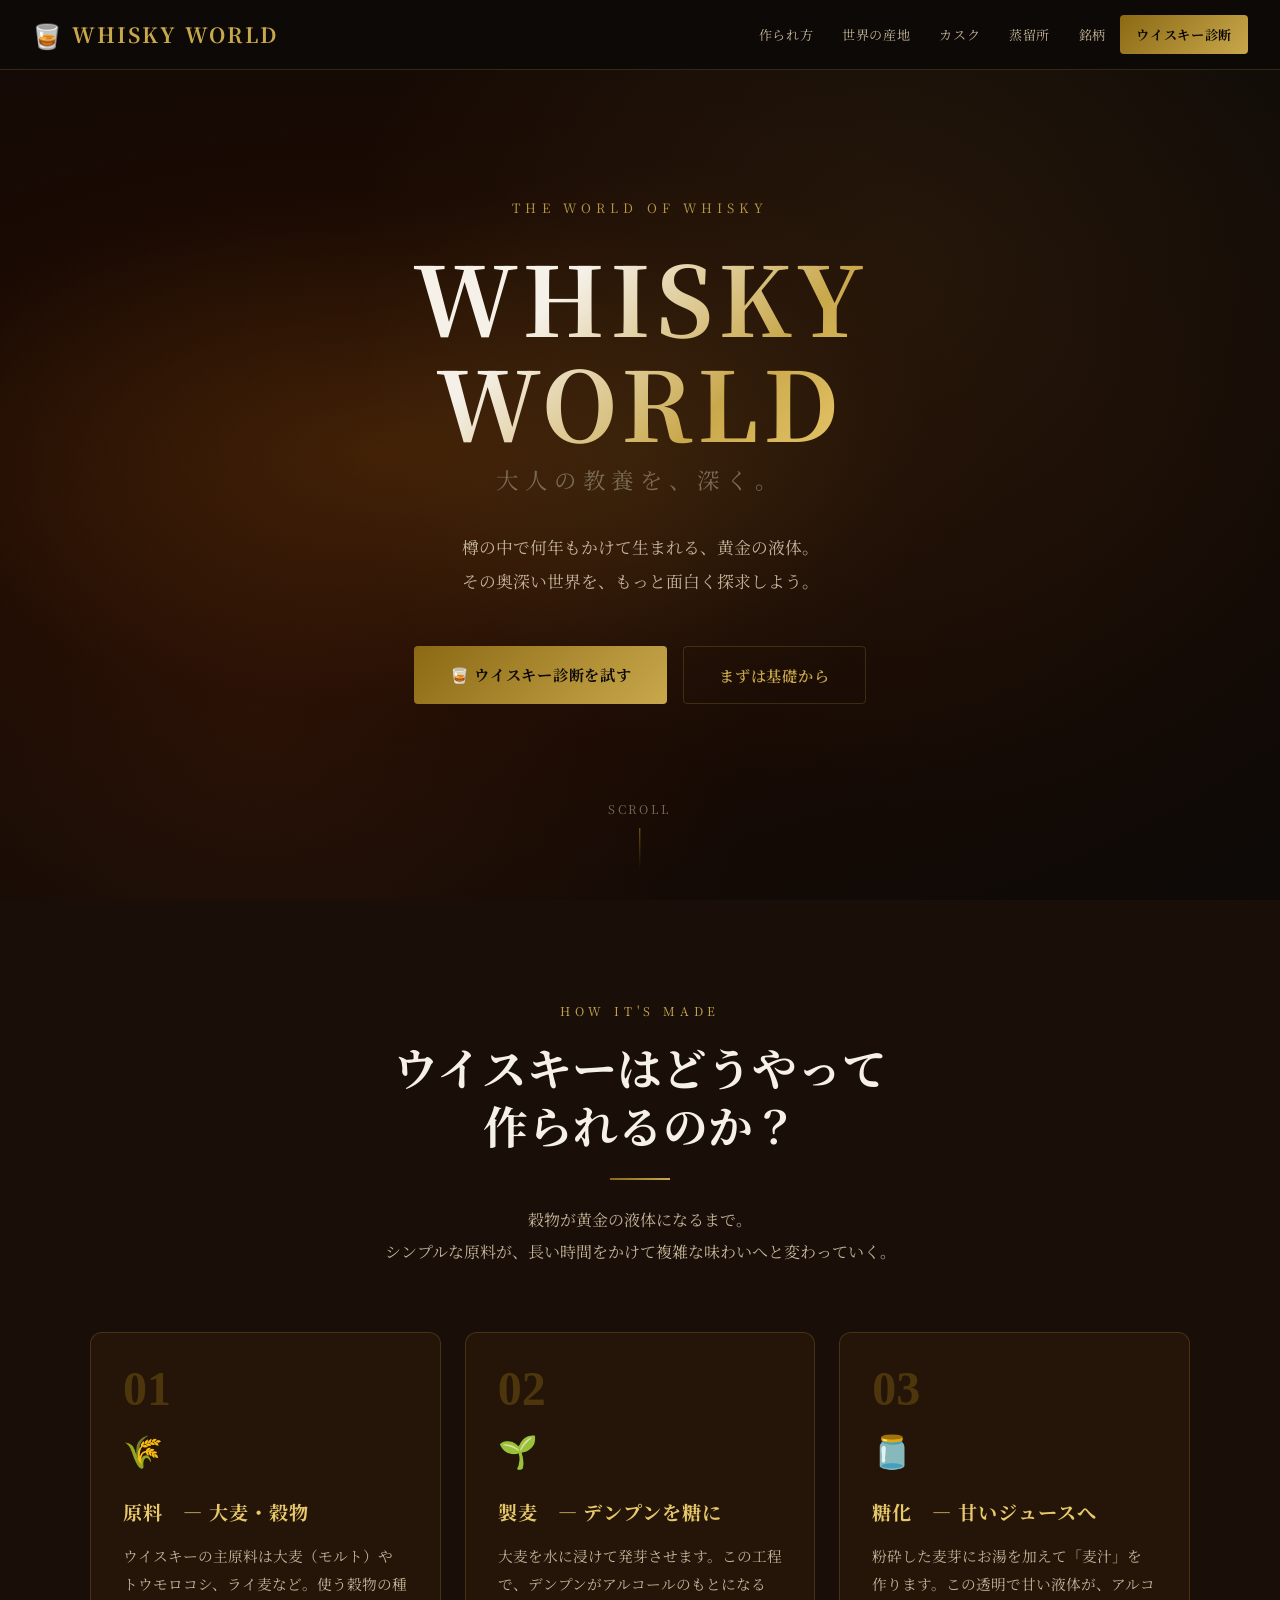
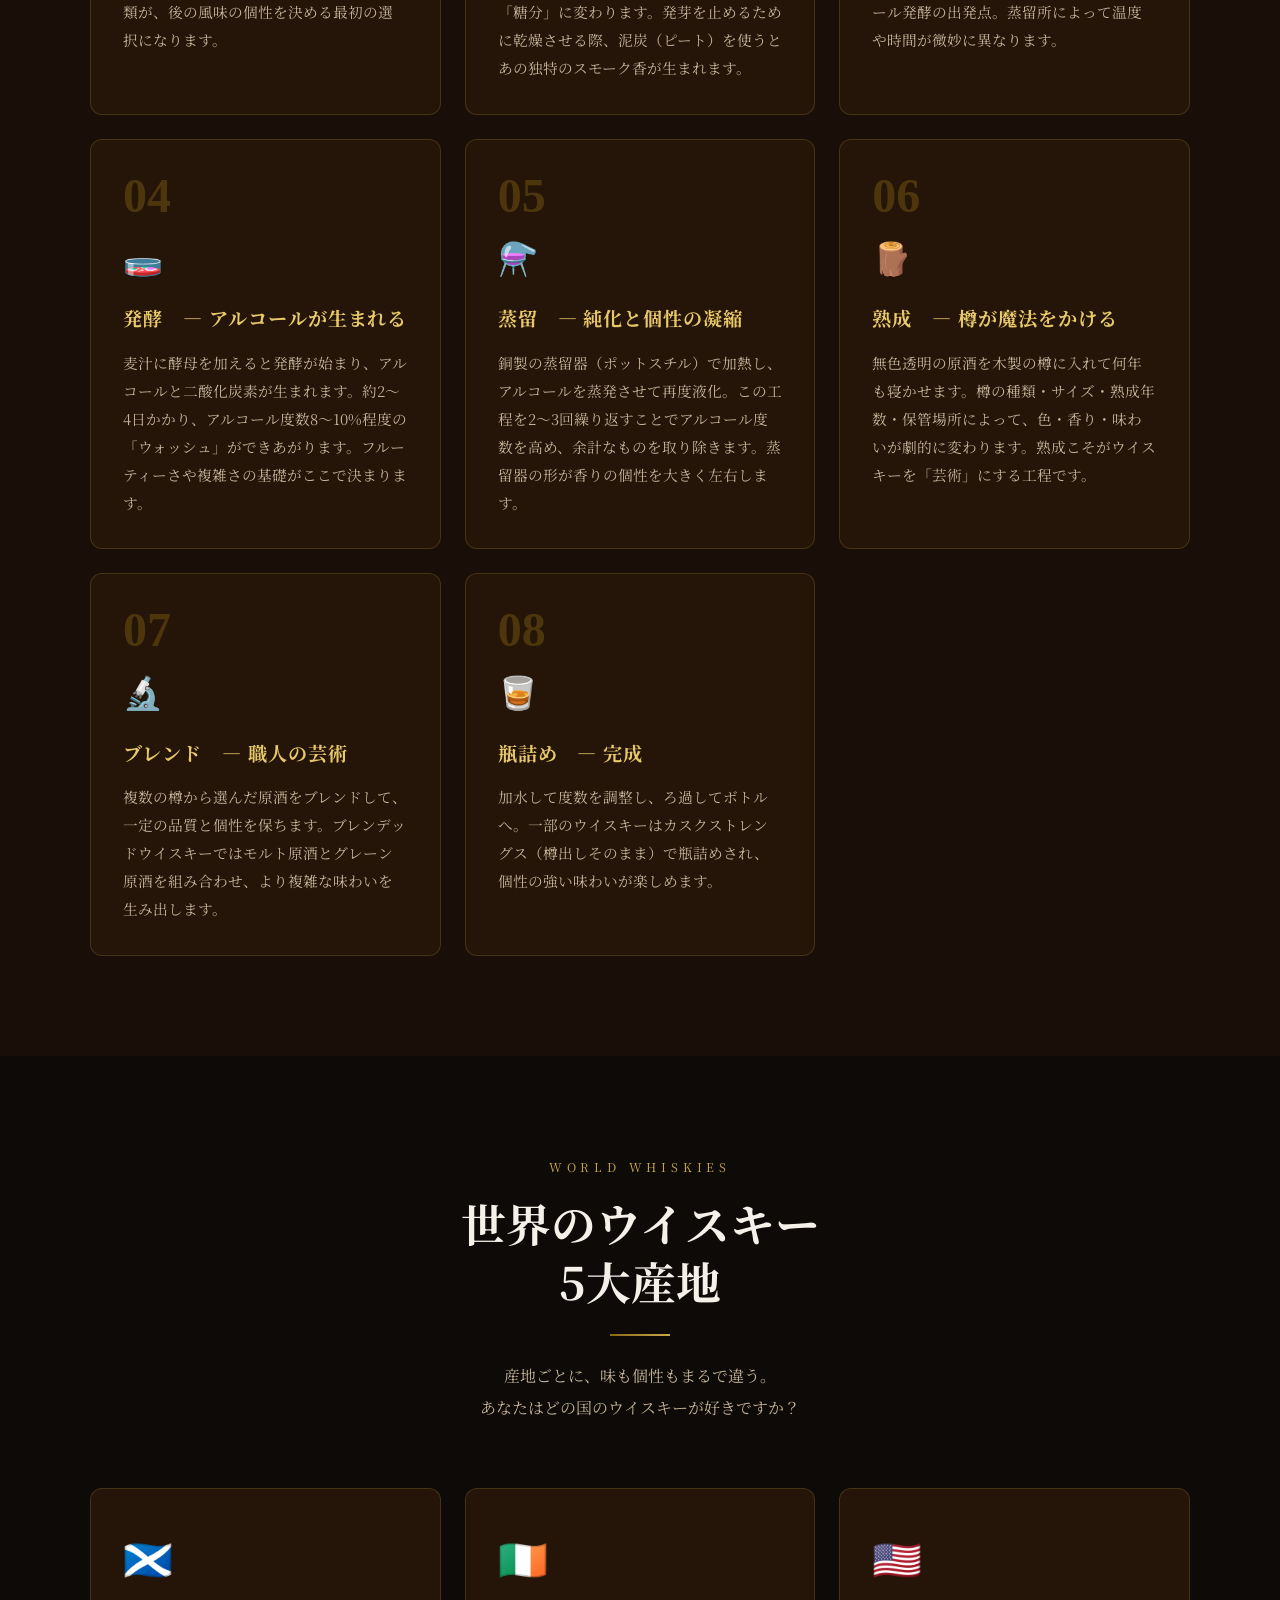
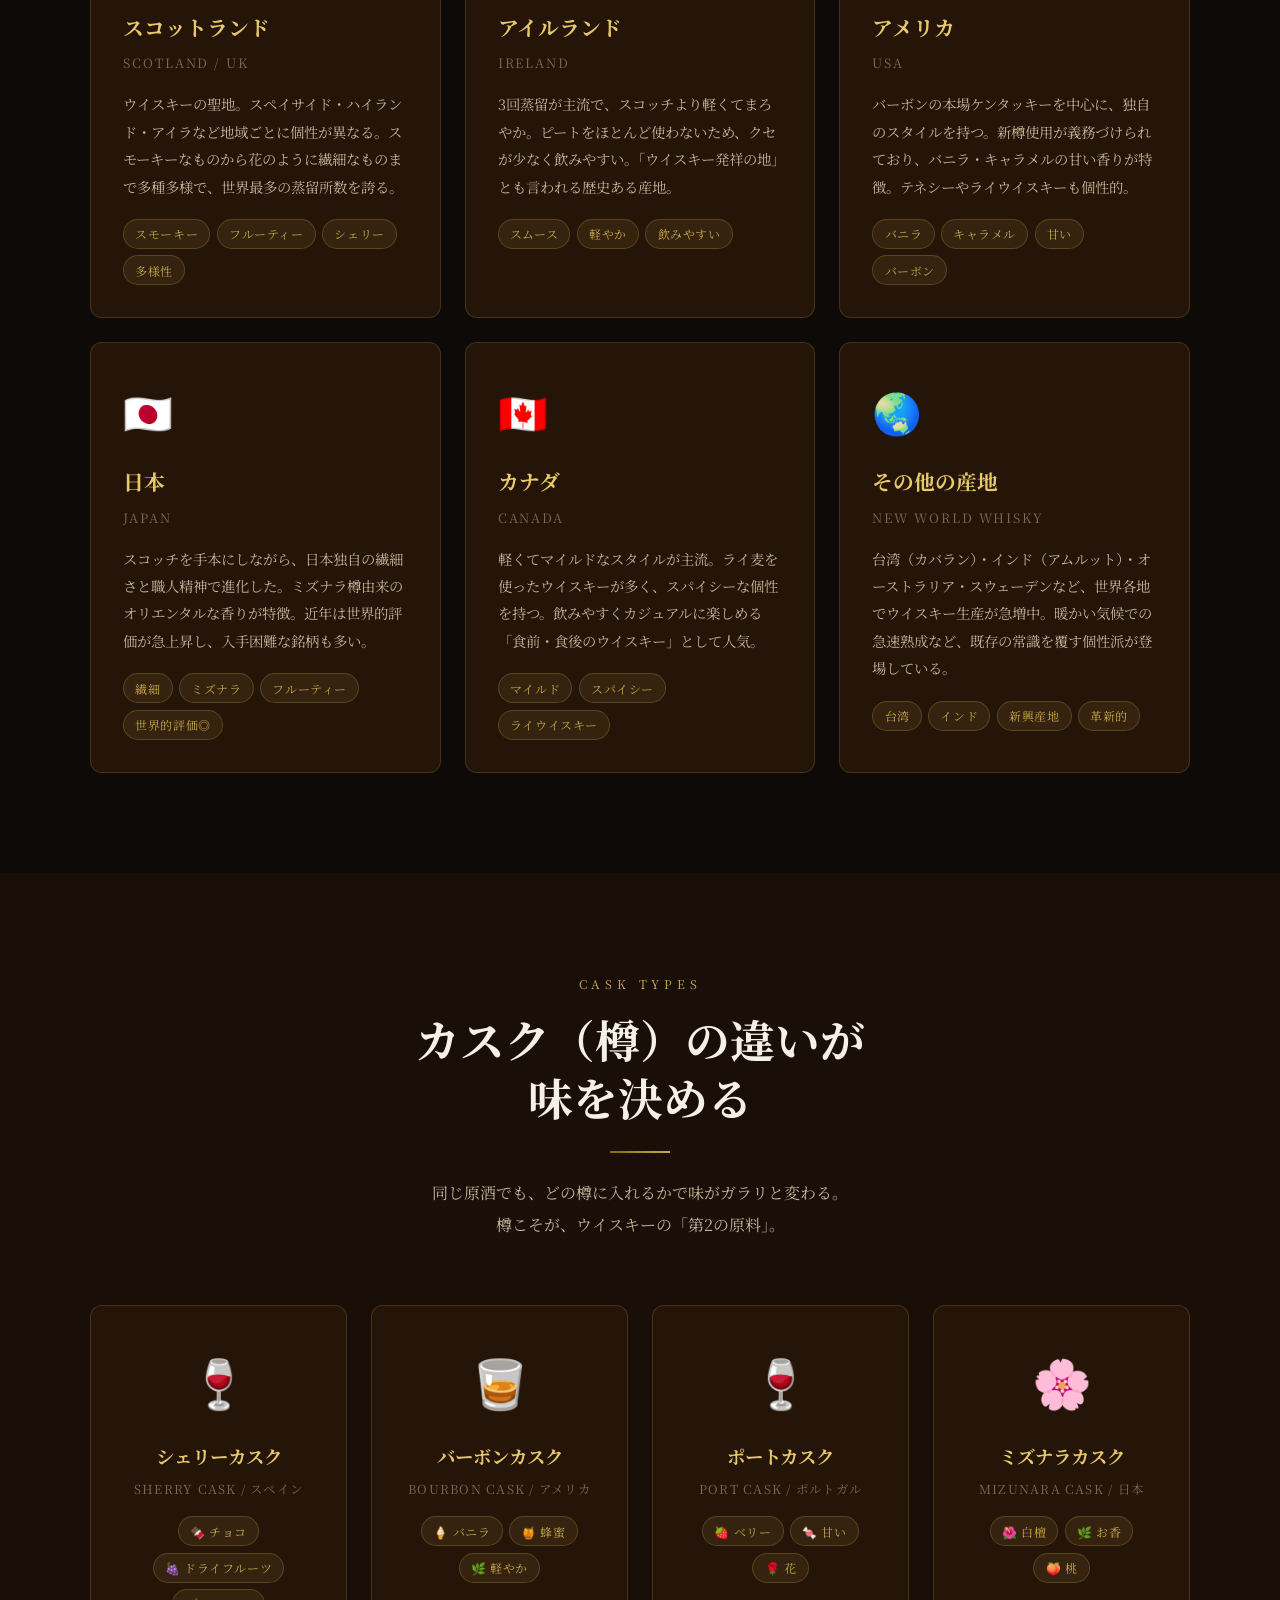
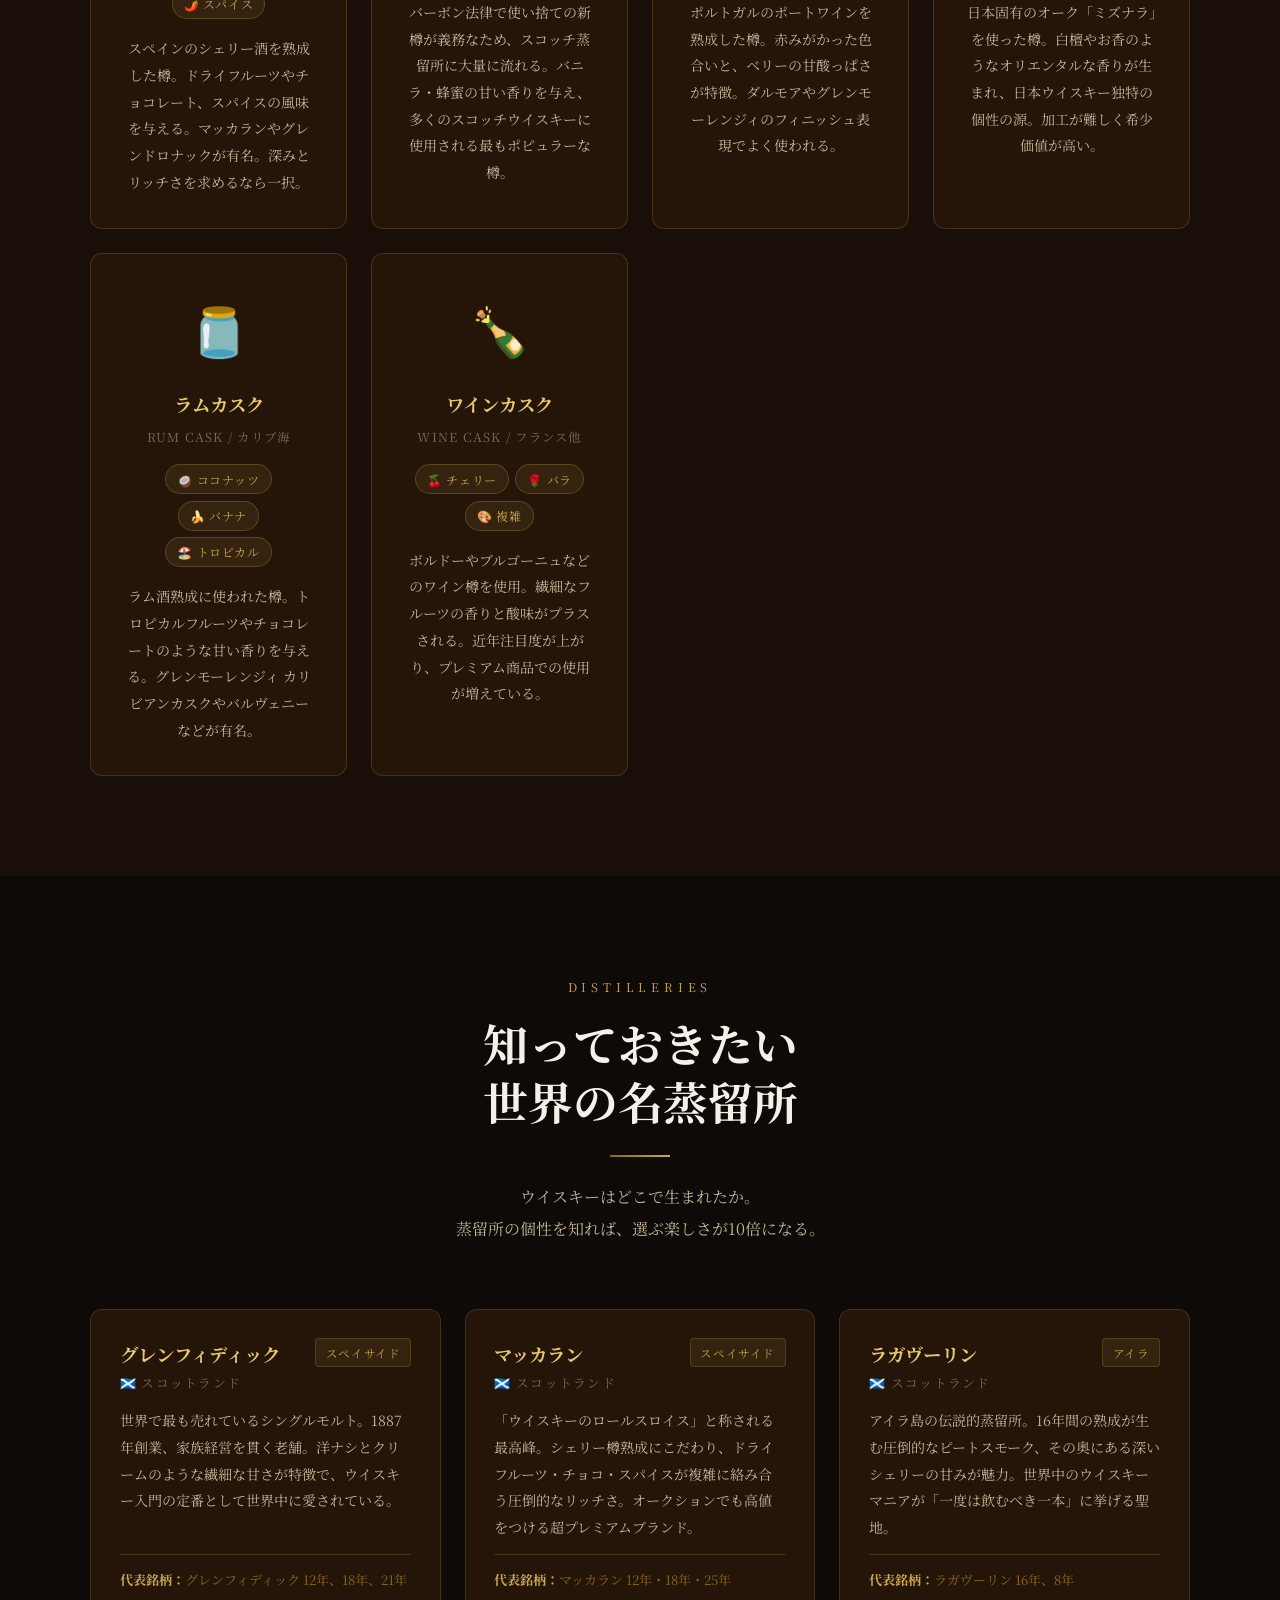
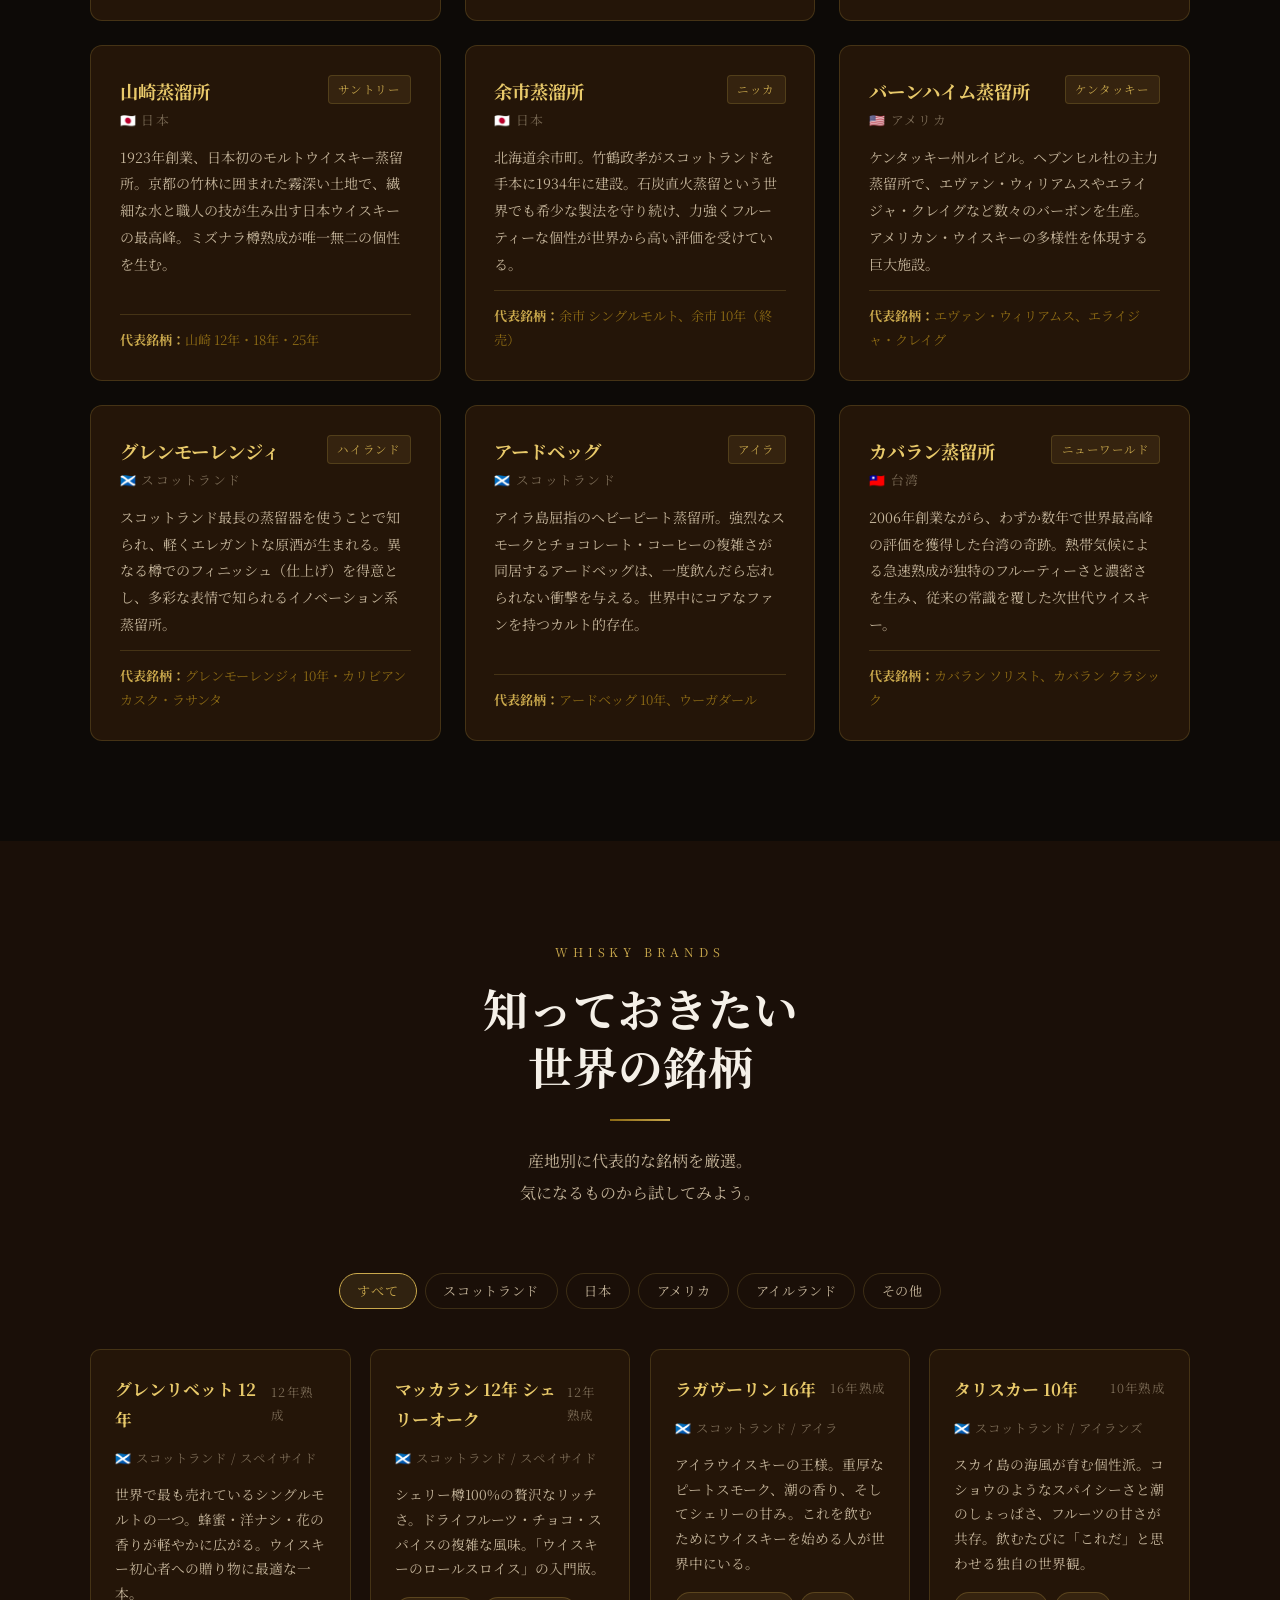
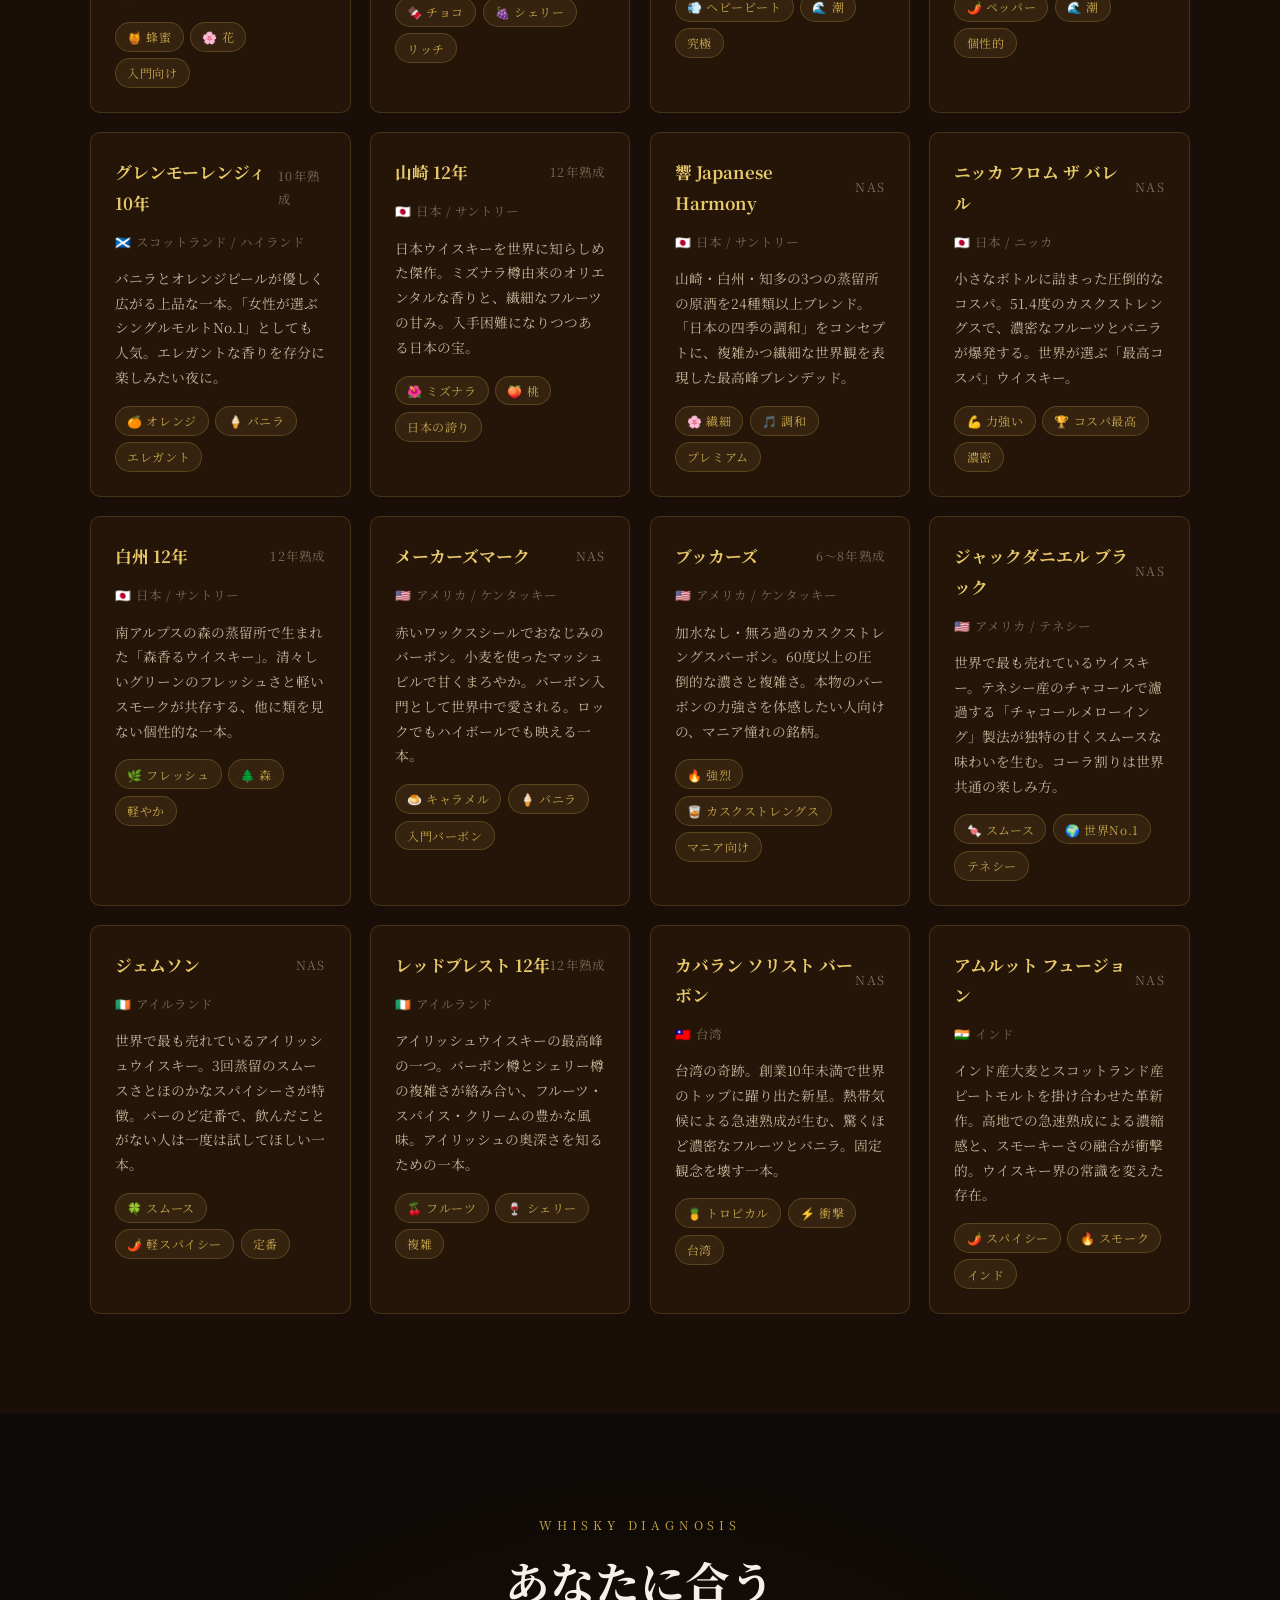
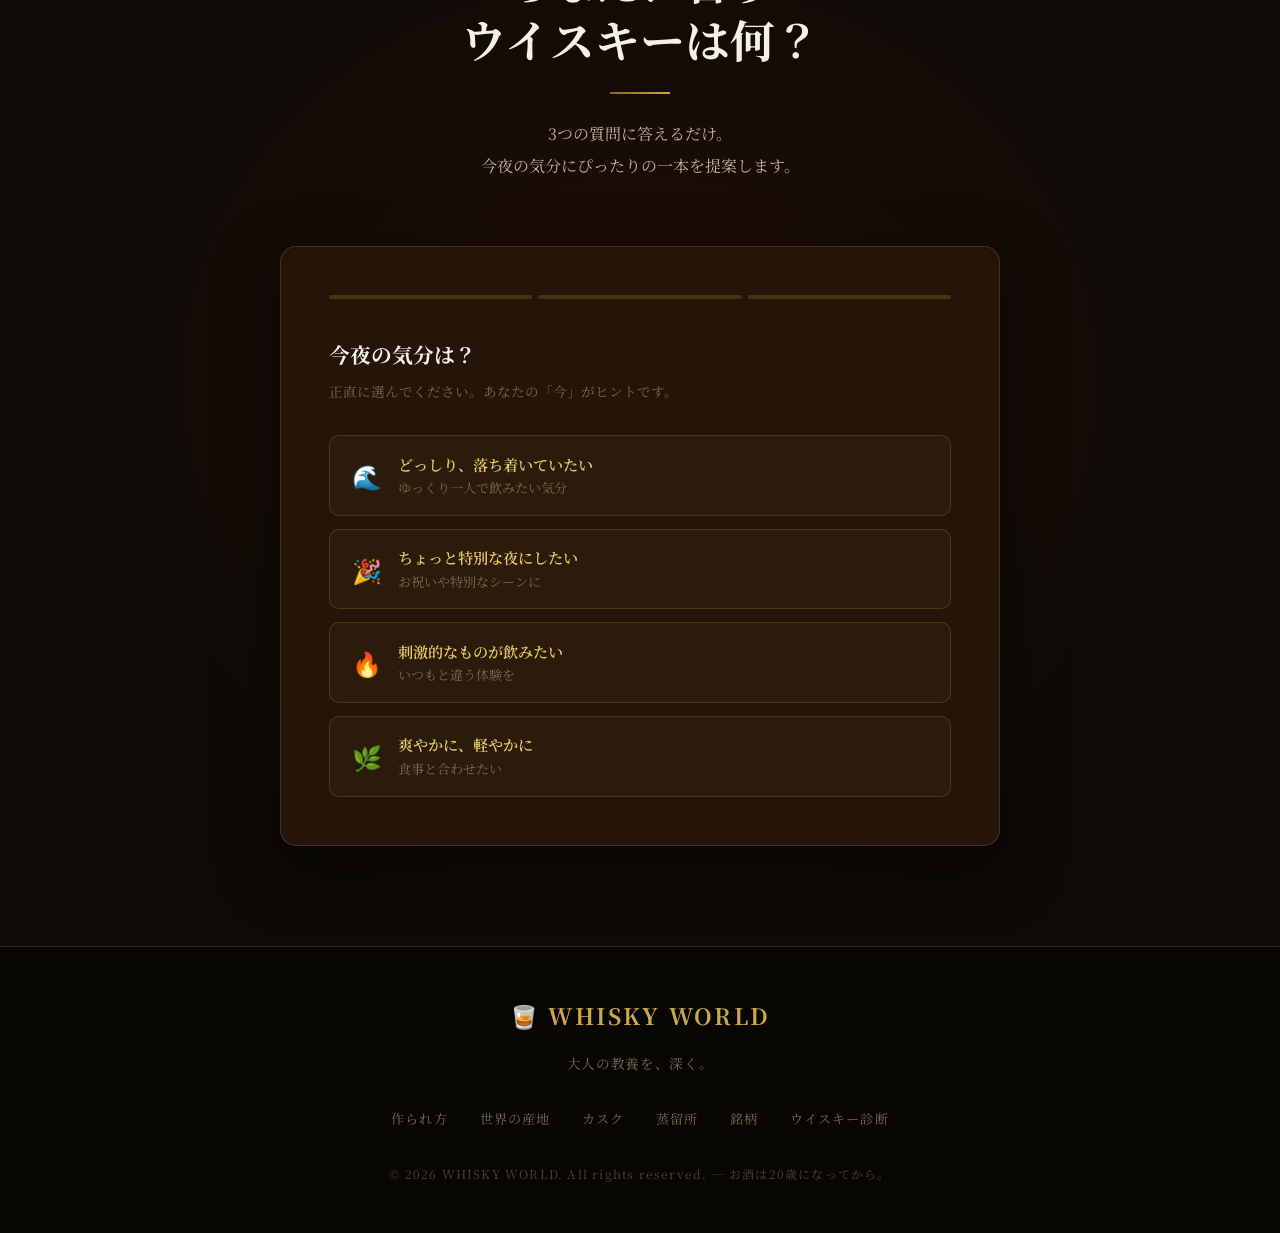
==== index.html @ afc69356 "Add files via upload" ====
<!DOCTYPE html>
<html lang="ja">
<head>
  <meta charset="UTF-8">
  <meta name="viewport" content="width=device-width, initial-scale=1.0">
  <title>WHISKY WORLD — 大人の教養を、深く。</title>
  <meta name="description" content="ウイスキーの世界をもっと面白く。作られ方・産地・カスク・蒸留所・銘柄・ウイスキー診断まで。">
  <link rel="preconnect" href="https://fonts.googleapis.com">
  <link rel="preconnect" href="https://fonts.gstatic.com" crossorigin>
  <link href="https://fonts.googleapis.com/css2?family=Noto+Serif+JP:wght@400;700&display=swap" rel="stylesheet">
  <link rel="stylesheet" href="style.css">
</head>
<body>

  <!-- ===========================
       NAVIGATION
       =========================== -->
  <nav>
    <a href="#hero" class="nav-logo"><span>🥃</span> WHISKY WORLD</a>
    <ul class="nav-links" id="navLinks">
      <li><a href="#making">作られ方</a></li>
      <li><a href="#world">世界の産地</a></li>
      <li><a href="#cask">カスク</a></li>
      <li><a href="#distilleries">蒸留所</a></li>
      <li><a href="#brands">銘柄</a></li>
      <li><a href="#diagnosis" class="nav-diagnosis">ウイスキー診断</a></li>
    </ul>
    <div class="hamburger" id="hamburger">
      <span></span><span></span><span></span>
    </div>
  </nav>

  <!-- ===========================
       HERO
       =========================== -->
  <section id="hero">
    <div class="hero-bg"></div>
    <div class="hero-glow"></div>
    <div class="hero-content">
      <p class="hero-eyebrow">The World of Whisky</p>
      <h1 class="hero-title">WHISKY<br>WORLD</h1>
      <p class="hero-title-jp">大人の教養を、深く。</p>
      <p class="hero-desc">
        樽の中で何年もかけて生まれる、黄金の液体。<br>
        その奥深い世界を、もっと面白く探求しよう。
      </p>
      <div class="hero-cta">
        <a href="#diagnosis" class="btn-primary">🥃 ウイスキー診断を試す</a>
        <a href="#making" class="btn-secondary">まずは基礎から</a>
      </div>
    </div>
    <div class="scroll-hint">SCROLL</div>
  </section>

  <!-- ===========================
       HOW IT'S MADE
       =========================== -->
  <section id="making">
    <div class="section-inner">
      <div class="section-header">
        <span class="section-label">How It's Made</span>
        <h2 class="section-title">ウイスキーはどうやって<br>作られるのか？</h2>
        <div class="divider"></div>
        <p class="section-desc">
          穀物が黄金の液体になるまで。<br>
          シンプルな原料が、長い時間をかけて複雑な味わいへと変わっていく。
        </p>
      </div>

      <div class="steps-grid">
        <div class="step-card">
          <div class="step-number">01</div>
          <div class="step-icon">🌾</div>
          <h3 class="step-title">原料　— 大麦・穀物</h3>
          <p class="step-text">
            ウイスキーの主原料は大麦（モルト）やトウモロコシ、ライ麦など。使う穀物の種類が、後の風味の個性を決める最初の選択になります。
          </p>
        </div>

        <div class="step-card">
          <div class="step-number">02</div>
          <div class="step-icon">🌱</div>
          <h3 class="step-title">製麦　— デンプンを糖に</h3>
          <p class="step-text">
            大麦を水に浸けて発芽させます。この工程で、デンプンがアルコールのもとになる「糖分」に変わります。発芽を止めるために乾燥させる際、泥炭（ピート）を使うとあの独特のスモーク香が生まれます。
          </p>
        </div>

        <div class="step-card">
          <div class="step-number">03</div>
          <div class="step-icon">🫙</div>
          <h3 class="step-title">糖化　— 甘いジュースへ</h3>
          <p class="step-text">
            粉砕した麦芽にお湯を加えて「麦汁」を作ります。この透明で甘い液体が、アルコール発酵の出発点。蒸留所によって温度や時間が微妙に異なります。
          </p>
        </div>

        <div class="step-card">
          <div class="step-number">04</div>
          <div class="step-icon">🧫</div>
          <h3 class="step-title">発酵　— アルコールが生まれる</h3>
          <p class="step-text">
            麦汁に酵母を加えると発酵が始まり、アルコールと二酸化炭素が生まれます。約2〜4日かかり、アルコール度数8〜10%程度の「ウォッシュ」ができあがります。フルーティーさや複雑さの基礎がここで決まります。
          </p>
        </div>

        <div class="step-card">
          <div class="step-number">05</div>
          <div class="step-icon">⚗️</div>
          <h3 class="step-title">蒸留　— 純化と個性の凝縮</h3>
          <p class="step-text">
            銅製の蒸留器（ポットスチル）で加熱し、アルコールを蒸発させて再度液化。この工程を2〜3回繰り返すことでアルコール度数を高め、余計なものを取り除きます。蒸留器の形が香りの個性を大きく左右します。
          </p>
        </div>

        <div class="step-card">
          <div class="step-number">06</div>
          <div class="step-icon">🪵</div>
          <h3 class="step-title">熟成　— 樽が魔法をかける</h3>
          <p class="step-text">
            無色透明の原酒を木製の樽に入れて何年も寝かせます。樽の種類・サイズ・熟成年数・保管場所によって、色・香り・味わいが劇的に変わります。熟成こそがウイスキーを「芸術」にする工程です。
          </p>
        </div>

        <div class="step-card">
          <div class="step-number">07</div>
          <div class="step-icon">🔬</div>
          <h3 class="step-title">ブレンド　— 職人の芸術</h3>
          <p class="step-text">
            複数の樽から選んだ原酒をブレンドして、一定の品質と個性を保ちます。ブレンデッドウイスキーではモルト原酒とグレーン原酒を組み合わせ、より複雑な味わいを生み出します。
          </p>
        </div>

        <div class="step-card">
          <div class="step-number">08</div>
          <div class="step-icon">🥃</div>
          <h3 class="step-title">瓶詰め　— 完成</h3>
          <p class="step-text">
            加水して度数を調整し、ろ過してボトルへ。一部のウイスキーはカスクストレングス（樽出しそのまま）で瓶詰めされ、個性の強い味わいが楽しめます。
          </p>
        </div>
      </div>
    </div>
  </section>

  <!-- ===========================
       WORLD WHISKIES
       =========================== -->
  <section id="world">
    <div class="section-inner">
      <div class="section-header">
        <span class="section-label">World Whiskies</span>
        <h2 class="section-title">世界のウイスキー<br>5大産地</h2>
        <div class="divider"></div>
        <p class="section-desc">
          産地ごとに、味も個性もまるで違う。<br>
          あなたはどの国のウイスキーが好きですか？
        </p>
      </div>

      <div class="regions-grid">
        <div class="region-card">
          <div class="region-flag">🏴󠁧󠁢󠁳󠁣󠁴󠁿</div>
          <h3 class="region-name">スコットランド</h3>
          <p class="region-origin">SCOTLAND / UK</p>
          <p class="region-desc">
            ウイスキーの聖地。スペイサイド・ハイランド・アイラなど地域ごとに個性が異なる。スモーキーなものから花のように繊細なものまで多種多様で、世界最多の蒸留所数を誇る。
          </p>
          <div class="region-tags">
            <span class="tag">スモーキー</span>
            <span class="tag">フルーティー</span>
            <span class="tag">シェリー</span>
            <span class="tag">多様性</span>
          </div>
        </div>

        <div class="region-card">
          <div class="region-flag">🇮🇪</div>
          <h3 class="region-name">アイルランド</h3>
          <p class="region-origin">IRELAND</p>
          <p class="region-desc">
            3回蒸留が主流で、スコッチより軽くてまろやか。ピートをほとんど使わないため、クセが少なく飲みやすい。「ウイスキー発祥の地」とも言われる歴史ある産地。
          </p>
          <div class="region-tags">
            <span class="tag">スムース</span>
            <span class="tag">軽やか</span>
            <span class="tag">飲みやすい</span>
          </div>
        </div>

        <div class="region-card">
          <div class="region-flag">🇺🇸</div>
          <h3 class="region-name">アメリカ</h3>
          <p class="region-origin">USA</p>
          <p class="region-desc">
            バーボンの本場ケンタッキーを中心に、独自のスタイルを持つ。新樽使用が義務づけられており、バニラ・キャラメルの甘い香りが特徴。テネシーやライウイスキーも個性的。
          </p>
          <div class="region-tags">
            <span class="tag">バニラ</span>
            <span class="tag">キャラメル</span>
            <span class="tag">甘い</span>
            <span class="tag">バーボン</span>
          </div>
        </div>

        <div class="region-card">
          <div class="region-flag">🇯🇵</div>
          <h3 class="region-name">日本</h3>
          <p class="region-origin">JAPAN</p>
          <p class="region-desc">
            スコッチを手本にしながら、日本独自の繊細さと職人精神で進化した。ミズナラ樽由来のオリエンタルな香りが特徴。近年は世界的評価が急上昇し、入手困難な銘柄も多い。
          </p>
          <div class="region-tags">
            <span class="tag">繊細</span>
            <span class="tag">ミズナラ</span>
            <span class="tag">フルーティー</span>
            <span class="tag">世界的評価◎</span>
          </div>
        </div>

        <div class="region-card">
          <div class="region-flag">🇨🇦</div>
          <h3 class="region-name">カナダ</h3>
          <p class="region-origin">CANADA</p>
          <p class="region-desc">
            軽くてマイルドなスタイルが主流。ライ麦を使ったウイスキーが多く、スパイシーな個性を持つ。飲みやすくカジュアルに楽しめる「食前・食後のウイスキー」として人気。
          </p>
          <div class="region-tags">
            <span class="tag">マイルド</span>
            <span class="tag">スパイシー</span>
            <span class="tag">ライウイスキー</span>
          </div>
        </div>

        <div class="region-card">
          <div class="region-flag">🌏</div>
          <h3 class="region-name">その他の産地</h3>
          <p class="region-origin">NEW WORLD WHISKY</p>
          <p class="region-desc">
            台湾（カバラン）・インド（アムルット）・オーストラリア・スウェーデンなど、世界各地でウイスキー生産が急増中。暖かい気候での急速熟成など、既存の常識を覆す個性派が登場している。
          </p>
          <div class="region-tags">
            <span class="tag">台湾</span>
            <span class="tag">インド</span>
            <span class="tag">新興産地</span>
            <span class="tag">革新的</span>
          </div>
        </div>
      </div>
    </div>
  </section>

  <!-- ===========================
       CASK TYPES
       =========================== -->
  <section id="cask">
    <div class="section-inner">
      <div class="section-header">
        <span class="section-label">Cask Types</span>
        <h2 class="section-title">カスク（樽）の違いが<br>味を決める</h2>
        <div class="divider"></div>
        <p class="section-desc">
          同じ原酒でも、どの樽に入れるかで味がガラリと変わる。<br>
          樽こそが、ウイスキーの「第2の原料」。
        </p>
      </div>

      <div class="cask-grid">
        <div class="cask-card">
          <span class="cask-icon">🍷</span>
          <h3 class="cask-name">シェリーカスク</h3>
          <p class="cask-origin">SHERRY CASK / スペイン</p>
          <div class="cask-flavor">
            <span class="tag">🍫 チョコ</span>
            <span class="tag">🍇 ドライフルーツ</span>
            <span class="tag">🌶️ スパイス</span>
          </div>
          <p class="cask-desc">
            スペインのシェリー酒を熟成した樽。ドライフルーツやチョコレート、スパイスの風味を与える。マッカランやグレンドロナックが有名。深みとリッチさを求めるなら一択。
          </p>
        </div>

        <div class="cask-card">
          <span class="cask-icon">🥃</span>
          <h3 class="cask-name">バーボンカスク</h3>
          <p class="cask-origin">BOURBON CASK / アメリカ</p>
          <div class="cask-flavor">
            <span class="tag">🍦 バニラ</span>
            <span class="tag">🍯 蜂蜜</span>
            <span class="tag">🌿 軽やか</span>
          </div>
          <p class="cask-desc">
            バーボン法律で使い捨ての新樽が義務なため、スコッチ蒸留所に大量に流れる。バニラ・蜂蜜の甘い香りを与え、多くのスコッチウイスキーに使用される最もポピュラーな樽。
          </p>
        </div>

        <div class="cask-card">
          <span class="cask-icon">🍷</span>
          <h3 class="cask-name">ポートカスク</h3>
          <p class="cask-origin">PORT CASK / ポルトガル</p>
          <div class="cask-flavor">
            <span class="tag">🍓 ベリー</span>
            <span class="tag">🍬 甘い</span>
            <span class="tag">🌹 花</span>
          </div>
          <p class="cask-desc">
            ポルトガルのポートワインを熟成した樽。赤みがかった色合いと、ベリーの甘酸っぱさが特徴。ダルモアやグレンモーレンジィのフィニッシュ表現でよく使われる。
          </p>
        </div>

        <div class="cask-card">
          <span class="cask-icon">🌸</span>
          <h3 class="cask-name">ミズナラカスク</h3>
          <p class="cask-origin">MIZUNARA CASK / 日本</p>
          <div class="cask-flavor">
            <span class="tag">🌺 白檀</span>
            <span class="tag">🌿 お香</span>
            <span class="tag">🍑 桃</span>
          </div>
          <p class="cask-desc">
            日本固有のオーク「ミズナラ」を使った樽。白檀やお香のようなオリエンタルな香りが生まれ、日本ウイスキー独特の個性の源。加工が難しく希少価値が高い。
          </p>
        </div>

        <div class="cask-card">
          <span class="cask-icon">🫙</span>
          <h3 class="cask-name">ラムカスク</h3>
          <p class="cask-origin">RUM CASK / カリブ海</p>
          <div class="cask-flavor">
            <span class="tag">🥥 ココナッツ</span>
            <span class="tag">🍌 バナナ</span>
            <span class="tag">🏖️ トロピカル</span>
          </div>
          <p class="cask-desc">
            ラム酒熟成に使われた樽。トロピカルフルーツやチョコレートのような甘い香りを与える。グレンモーレンジィ カリビアンカスクやバルヴェニーなどが有名。
          </p>
        </div>

        <div class="cask-card">
          <span class="cask-icon">🍾</span>
          <h3 class="cask-name">ワインカスク</h3>
          <p class="cask-origin">WINE CASK / フランス他</p>
          <div class="cask-flavor">
            <span class="tag">🍒 チェリー</span>
            <span class="tag">🌹 バラ</span>
            <span class="tag">🎨 複雑</span>
          </div>
          <p class="cask-desc">
            ボルドーやブルゴーニュなどのワイン樽を使用。繊細なフルーツの香りと酸味がプラスされる。近年注目度が上がり、プレミアム商品での使用が増えている。
          </p>
        </div>
      </div>
    </div>
  </section>

  <!-- ===========================
       DISTILLERIES
       =========================== -->
  <section id="distilleries">
    <div class="section-inner">
      <div class="section-header">
        <span class="section-label">Distilleries</span>
        <h2 class="section-title">知っておきたい<br>世界の名蒸留所</h2>
        <div class="divider"></div>
        <p class="section-desc">
          ウイスキーはどこで生まれたか。<br>
          蒸留所の個性を知れば、選ぶ楽しさが10倍になる。
        </p>
      </div>

      <div class="distillery-grid">

        <div class="distillery-card">
          <div class="distillery-header">
            <div>
              <div class="distillery-name">グレンフィディック</div>
              <div class="distillery-country">🏴󠁧󠁢󠁳󠁣󠁴󠁿 スコットランド</div>
            </div>
            <span class="distillery-region-badge">スペイサイド</span>
          </div>
          <p class="distillery-desc">
            世界で最も売れているシングルモルト。1887年創業、家族経営を貫く老舗。洋ナシとクリームのような繊細な甘さが特徴で、ウイスキー入門の定番として世界中に愛されている。
          </p>
          <p class="distillery-known"><strong>代表銘柄：</strong>グレンフィディック 12年、18年、21年</p>
        </div>

        <div class="distillery-card">
          <div class="distillery-header">
            <div>
              <div class="distillery-name">マッカラン</div>
              <div class="distillery-country">🏴󠁧󠁢󠁳󠁣󠁴󠁿 スコットランド</div>
            </div>
            <span class="distillery-region-badge">スペイサイド</span>
          </div>
          <p class="distillery-desc">
            「ウイスキーのロールスロイス」と称される最高峰。シェリー樽熟成にこだわり、ドライフルーツ・チョコ・スパイスが複雑に絡み合う圧倒的なリッチさ。オークションでも高値をつける超プレミアムブランド。
          </p>
          <p class="distillery-known"><strong>代表銘柄：</strong>マッカラン 12年・18年・25年</p>
        </div>

        <div class="distillery-card">
          <div class="distillery-header">
            <div>
              <div class="distillery-name">ラガヴーリン</div>
              <div class="distillery-country">🏴󠁧󠁢󠁳󠁣󠁴󠁿 スコットランド</div>
            </div>
            <span class="distillery-region-badge">アイラ</span>
          </div>
          <p class="distillery-desc">
            アイラ島の伝説的蒸留所。16年間の熟成が生む圧倒的なピートスモーク、その奥にある深いシェリーの甘みが魅力。世界中のウイスキーマニアが「一度は飲むべき一本」に挙げる聖地。
          </p>
          <p class="distillery-known"><strong>代表銘柄：</strong>ラガヴーリン 16年、8年</p>
        </div>

        <div class="distillery-card">
          <div class="distillery-header">
            <div>
              <div class="distillery-name">山崎蒸溜所</div>
              <div class="distillery-country">🇯🇵 日本</div>
            </div>
            <span class="distillery-region-badge">サントリー</span>
          </div>
          <p class="distillery-desc">
            1923年創業、日本初のモルトウイスキー蒸留所。京都の竹林に囲まれた霧深い土地で、繊細な水と職人の技が生み出す日本ウイスキーの最高峰。ミズナラ樽熟成が唯一無二の個性を生む。
          </p>
          <p class="distillery-known"><strong>代表銘柄：</strong>山崎 12年・18年・25年</p>
        </div>

        <div class="distillery-card">
          <div class="distillery-header">
            <div>
              <div class="distillery-name">余市蒸溜所</div>
              <div class="distillery-country">🇯🇵 日本</div>
            </div>
            <span class="distillery-region-badge">ニッカ</span>
          </div>
          <p class="distillery-desc">
            北海道余市町。竹鶴政孝がスコットランドを手本に1934年に建設。石炭直火蒸留という世界でも希少な製法を守り続け、力強くフルーティーな個性が世界から高い評価を受けている。
          </p>
          <p class="distillery-known"><strong>代表銘柄：</strong>余市 シングルモルト、余市 10年（終売）</p>
        </div>

        <div class="distillery-card">
          <div class="distillery-header">
            <div>
              <div class="distillery-name">バーンハイム蒸留所</div>
              <div class="distillery-country">🇺🇸 アメリカ</div>
            </div>
            <span class="distillery-region-badge">ケンタッキー</span>
          </div>
          <p class="distillery-desc">
            ケンタッキー州ルイビル。ヘブンヒル社の主力蒸留所で、エヴァン・ウィリアムスやエライジャ・クレイグなど数々のバーボンを生産。アメリカン・ウイスキーの多様性を体現する巨大施設。
          </p>
          <p class="distillery-known"><strong>代表銘柄：</strong>エヴァン・ウィリアムス、エライジャ・クレイグ</p>
        </div>

        <div class="distillery-card">
          <div class="distillery-header">
            <div>
              <div class="distillery-name">グレンモーレンジィ</div>
              <div class="distillery-country">🏴󠁧󠁢󠁳󠁣󠁴󠁿 スコットランド</div>
            </div>
            <span class="distillery-region-badge">ハイランド</span>
          </div>
          <p class="distillery-desc">
            スコットランド最長の蒸留器を使うことで知られ、軽くエレガントな原酒が生まれる。異なる樽でのフィニッシュ（仕上げ）を得意とし、多彩な表情で知られるイノベーション系蒸留所。
          </p>
          <p class="distillery-known"><strong>代表銘柄：</strong>グレンモーレンジィ 10年・カリビアンカスク・ラサンタ</p>
        </div>

        <div class="distillery-card">
          <div class="distillery-header">
            <div>
              <div class="distillery-name">アードベッグ</div>
              <div class="distillery-country">🏴󠁧󠁢󠁳󠁣󠁴󠁿 スコットランド</div>
            </div>
            <span class="distillery-region-badge">アイラ</span>
          </div>
          <p class="distillery-desc">
            アイラ島屈指のヘビーピート蒸留所。強烈なスモークとチョコレート・コーヒーの複雑さが同居するアードベッグは、一度飲んだら忘れられない衝撃を与える。世界中にコアなファンを持つカルト的存在。
          </p>
          <p class="distillery-known"><strong>代表銘柄：</strong>アードベッグ 10年、ウーガダール</p>
        </div>

        <div class="distillery-card">
          <div class="distillery-header">
            <div>
              <div class="distillery-name">カバラン蒸留所</div>
              <div class="distillery-country">🇹🇼 台湾</div>
            </div>
            <span class="distillery-region-badge">ニューワールド</span>
          </div>
          <p class="distillery-desc">
            2006年創業ながら、わずか数年で世界最高峰の評価を獲得した台湾の奇跡。熱帯気候による急速熟成が独特のフルーティーさと濃密さを生み、従来の常識を覆した次世代ウイスキー。
          </p>
          <p class="distillery-known"><strong>代表銘柄：</strong>カバラン ソリスト、カバラン クラシック</p>
        </div>
      </div>
    </div>
  </section>

  <!-- ===========================
       BRANDS
       =========================== -->
  <section id="brands">
    <div class="section-inner">
      <div class="section-header">
        <span class="section-label">Whisky Brands</span>
        <h2 class="section-title">知っておきたい<br>世界の銘柄</h2>
        <div class="divider"></div>
        <p class="section-desc">
          産地別に代表的な銘柄を厳選。<br>
          気になるものから試してみよう。
        </p>
      </div>

      <div class="brands-filter">
        <button class="filter-btn active" data-filter="all">すべて</button>
        <button class="filter-btn" data-filter="scotland">スコットランド</button>
        <button class="filter-btn" data-filter="japan">日本</button>
        <button class="filter-btn" data-filter="usa">アメリカ</button>
        <button class="filter-btn" data-filter="ireland">アイルランド</button>
        <button class="filter-btn" data-filter="other">その他</button>
      </div>

      <div class="brands-grid">

        <div class="brand-card" data-region="scotland">
          <div class="brand-header">
            <span class="brand-name">グレンリベット 12年</span>
            <span class="brand-age">12年熟成</span>
          </div>
          <p class="brand-origin">🏴󠁧󠁢󠁳󠁣󠁴󠁿 スコットランド / スペイサイド</p>
          <p class="brand-desc">世界で最も売れているシングルモルトの一つ。蜂蜜・洋ナシ・花の香りが軽やかに広がる。ウイスキー初心者への贈り物に最適な一本。</p>
          <div class="brand-profile">
            <span class="tag">🍯 蜂蜜</span><span class="tag">🌸 花</span><span class="tag">入門向け</span>
          </div>
        </div>

        <div class="brand-card" data-region="scotland">
          <div class="brand-header">
            <span class="brand-name">マッカラン 12年 シェリーオーク</span>
            <span class="brand-age">12年熟成</span>
          </div>
          <p class="brand-origin">🏴󠁧󠁢󠁳󠁣󠁴󠁿 スコットランド / スペイサイド</p>
          <p class="brand-desc">シェリー樽100%の贅沢なリッチさ。ドライフルーツ・チョコ・スパイスの複雑な風味。「ウイスキーのロールスロイス」の入門版。</p>
          <div class="brand-profile">
            <span class="tag">🍫 チョコ</span><span class="tag">🍇 シェリー</span><span class="tag">リッチ</span>
          </div>
        </div>

        <div class="brand-card" data-region="scotland">
          <div class="brand-header">
            <span class="brand-name">ラガヴーリン 16年</span>
            <span class="brand-age">16年熟成</span>
          </div>
          <p class="brand-origin">🏴󠁧󠁢󠁳󠁣󠁴󠁿 スコットランド / アイラ</p>
          <p class="brand-desc">アイラウイスキーの王様。重厚なピートスモーク、潮の香り、そしてシェリーの甘み。これを飲むためにウイスキーを始める人が世界中にいる。</p>
          <div class="brand-profile">
            <span class="tag">💨 ヘビーピート</span><span class="tag">🌊 潮</span><span class="tag">究極</span>
          </div>
        </div>

        <div class="brand-card" data-region="scotland">
          <div class="brand-header">
            <span class="brand-name">タリスカー 10年</span>
            <span class="brand-age">10年熟成</span>
          </div>
          <p class="brand-origin">🏴󠁧󠁢󠁳󠁣󠁴󠁿 スコットランド / アイランズ</p>
          <p class="brand-desc">スカイ島の海風が育む個性派。コショウのようなスパイシーさと潮のしょっぱさ、フルーツの甘さが共存。飲むたびに「これだ」と思わせる独自の世界観。</p>
          <div class="brand-profile">
            <span class="tag">🌶️ ペッパー</span><span class="tag">🌊 潮</span><span class="tag">個性的</span>
          </div>
        </div>

        <div class="brand-card" data-region="scotland">
          <div class="brand-header">
            <span class="brand-name">グレンモーレンジィ 10年</span>
            <span class="brand-age">10年熟成</span>
          </div>
          <p class="brand-origin">🏴󠁧󠁢󠁳󠁣󠁴󠁿 スコットランド / ハイランド</p>
          <p class="brand-desc">バニラとオレンジピールが優しく広がる上品な一本。「女性が選ぶシングルモルトNo.1」としても人気。エレガントな香りを存分に楽しみたい夜に。</p>
          <div class="brand-profile">
            <span class="tag">🍊 オレンジ</span><span class="tag">🍦 バニラ</span><span class="tag">エレガント</span>
          </div>
        </div>

        <div class="brand-card" data-region="japan">
          <div class="brand-header">
            <span class="brand-name">山崎 12年</span>
            <span class="brand-age">12年熟成</span>
          </div>
          <p class="brand-origin">🇯🇵 日本 / サントリー</p>
          <p class="brand-desc">日本ウイスキーを世界に知らしめた傑作。ミズナラ樽由来のオリエンタルな香りと、繊細なフルーツの甘み。入手困難になりつつある日本の宝。</p>
          <div class="brand-profile">
            <span class="tag">🌺 ミズナラ</span><span class="tag">🍑 桃</span><span class="tag">日本の誇り</span>
          </div>
        </div>

        <div class="brand-card" data-region="japan">
          <div class="brand-header">
            <span class="brand-name">響 Japanese Harmony</span>
            <span class="brand-age">NAS</span>
          </div>
          <p class="brand-origin">🇯🇵 日本 / サントリー</p>
          <p class="brand-desc">山崎・白州・知多の3つの蒸留所の原酒を24種類以上ブレンド。「日本の四季の調和」をコンセプトに、複雑かつ繊細な世界観を表現した最高峰ブレンデッド。</p>
          <div class="brand-profile">
            <span class="tag">🌸 繊細</span><span class="tag">🎵 調和</span><span class="tag">プレミアム</span>
          </div>
        </div>

        <div class="brand-card" data-region="japan">
          <div class="brand-header">
            <span class="brand-name">ニッカ フロム ザ バレル</span>
            <span class="brand-age">NAS</span>
          </div>
          <p class="brand-origin">🇯🇵 日本 / ニッカ</p>
          <p class="brand-desc">小さなボトルに詰まった圧倒的なコスパ。51.4度のカスクストレングスで、濃密なフルーツとバニラが爆発する。世界が選ぶ「最高コスパ」ウイスキー。</p>
          <div class="brand-profile">
            <span class="tag">💪 力強い</span><span class="tag">🏆 コスパ最高</span><span class="tag">濃密</span>
          </div>
        </div>

        <div class="brand-card" data-region="japan">
          <div class="brand-header">
            <span class="brand-name">白州 12年</span>
            <span class="brand-age">12年熟成</span>
          </div>
          <p class="brand-origin">🇯🇵 日本 / サントリー</p>
          <p class="brand-desc">南アルプスの森の蒸留所で生まれた「森香るウイスキー」。清々しいグリーンのフレッシュさと軽いスモークが共存する、他に類を見ない個性的な一本。</p>
          <div class="brand-profile">
            <span class="tag">🌿 フレッシュ</span><span class="tag">🌲 森</span><span class="tag">軽やか</span>
          </div>
        </div>

        <div class="brand-card" data-region="usa">
          <div class="brand-header">
            <span class="brand-name">メーカーズマーク</span>
            <span class="brand-age">NAS</span>
          </div>
          <p class="brand-origin">🇺🇸 アメリカ / ケンタッキー</p>
          <p class="brand-desc">赤いワックスシールでおなじみのバーボン。小麦を使ったマッシュビルで甘くまろやか。バーボン入門として世界中で愛される。ロックでもハイボールでも映える一本。</p>
          <div class="brand-profile">
            <span class="tag">🍮 キャラメル</span><span class="tag">🍦 バニラ</span><span class="tag">入門バーボン</span>
          </div>
        </div>

        <div class="brand-card" data-region="usa">
          <div class="brand-header">
            <span class="brand-name">ブッカーズ</span>
            <span class="brand-age">6〜8年熟成</span>
          </div>
          <p class="brand-origin">🇺🇸 アメリカ / ケンタッキー</p>
          <p class="brand-desc">加水なし・無ろ過のカスクストレングスバーボン。60度以上の圧倒的な濃さと複雑さ。本物のバーボンの力強さを体感したい人向けの、マニア憧れの銘柄。</p>
          <div class="brand-profile">
            <span class="tag">🔥 強烈</span><span class="tag">🥃 カスクストレングス</span><span class="tag">マニア向け</span>
          </div>
        </div>

        <div class="brand-card" data-region="usa">
          <div class="brand-header">
            <span class="brand-name">ジャックダニエル ブラック</span>
            <span class="brand-age">NAS</span>
          </div>
          <p class="brand-origin">🇺🇸 アメリカ / テネシー</p>
          <p class="brand-desc">世界で最も売れているウイスキー。テネシー産のチャコールで濾過する「チャコールメローイング」製法が独特の甘くスムースな味わいを生む。コーラ割りは世界共通の楽しみ方。</p>
          <div class="brand-profile">
            <span class="tag">🍬 スムース</span><span class="tag">🌍 世界No.1</span><span class="tag">テネシー</span>
          </div>
        </div>

        <div class="brand-card" data-region="ireland">
          <div class="brand-header">
            <span class="brand-name">ジェムソン</span>
            <span class="brand-age">NAS</span>
          </div>
          <p class="brand-origin">🇮🇪 アイルランド</p>
          <p class="brand-desc">世界で最も売れているアイリッシュウイスキー。3回蒸留のスムースさとほのかなスパイシーさが特徴。バーのど定番で、飲んだことがない人は一度は試してほしい一本。</p>
          <div class="brand-profile">
            <span class="tag">🍀 スムース</span><span class="tag">🌶️ 軽スパイシー</span><span class="tag">定番</span>
          </div>
        </div>

        <div class="brand-card" data-region="ireland">
          <div class="brand-header">
            <span class="brand-name">レッドブレスト 12年</span>
            <span class="brand-age">12年熟成</span>
          </div>
          <p class="brand-origin">🇮🇪 アイルランド</p>
          <p class="brand-desc">アイリッシュウイスキーの最高峰の一つ。バーボン樽とシェリー樽の複雑さが絡み合い、フルーツ・スパイス・クリームの豊かな風味。アイリッシュの奥深さを知るための一本。</p>
          <div class="brand-profile">
            <span class="tag">🍒 フルーツ</span><span class="tag">🍷 シェリー</span><span class="tag">複雑</span>
          </div>
        </div>

        <div class="brand-card" data-region="other">
          <div class="brand-header">
            <span class="brand-name">カバラン ソリスト バーボン</span>
            <span class="brand-age">NAS</span>
          </div>
          <p class="brand-origin">🇹🇼 台湾</p>
          <p class="brand-desc">台湾の奇跡。創業10年未満で世界のトップに躍り出た新星。熱帯気候による急速熟成が生む、驚くほど濃密なフルーツとバニラ。固定観念を壊す一本。</p>
          <div class="brand-profile">
            <span class="tag">🍍 トロピカル</span><span class="tag">⚡ 衝撃</span><span class="tag">台湾</span>
          </div>
        </div>

        <div class="brand-card" data-region="other">
          <div class="brand-header">
            <span class="brand-name">アムルット フュージョン</span>
            <span class="brand-age">NAS</span>
          </div>
          <p class="brand-origin">🇮🇳 インド</p>
          <p class="brand-desc">インド産大麦とスコットランド産ピートモルトを掛け合わせた革新作。高地での急速熟成による濃縮感と、スモーキーさの融合が衝撃的。ウイスキー界の常識を変えた存在。</p>
          <div class="brand-profile">
            <span class="tag">🌶️ スパイシー</span><span class="tag">🔥 スモーク</span><span class="tag">インド</span>
          </div>
        </div>

      </div>
    </div>
  </section>

  <!-- ===========================
       DIAGNOSIS
       =========================== -->
  <section id="diagnosis">
    <div class="section-inner">
      <div class="section-header">
        <span class="section-label">Whisky Diagnosis</span>
        <h2 class="section-title">あなたに合う<br>ウイスキーは何？</h2>
        <div class="divider"></div>
        <p class="section-desc">
          3つの質問に答えるだけ。<br>
          今夜の気分にぴったりの一本を提案します。
        </p>
      </div>

      <div class="diagnosis-container">
        <div class="diagnosis-card">
          <div class="diagnosis-progress" id="diagnosisProgress"></div>
          <div id="diagnosisSteps"></div>
          <div class="diagnosis-result" id="diagnosisResult"></div>
        </div>
      </div>
    </div>
  </section>

  <!-- ===========================
       FOOTER
       =========================== -->
  <footer>
    <div class="footer-logo">🥃 WHISKY WORLD</div>
    <p class="footer-desc">大人の教養を、深く。</p>
    <div class="footer-links">
      <a href="#making">作られ方</a>
      <a href="#world">世界の産地</a>
      <a href="#cask">カスク</a>
      <a href="#distilleries">蒸留所</a>
      <a href="#brands">銘柄</a>
      <a href="#diagnosis">ウイスキー診断</a>
    </div>
    <p class="footer-copy">© 2026 WHISKY WORLD. All rights reserved. — お酒は20歳になってから。</p>
  </footer>

  <script src="script.js"></script>
</body>
</html>
---- style.css ----
/* ===========================
   WHISKY WORLD - Global Styles
   =========================== */

:root {
  --gold: #c9a84c;
  --gold-light: #e8c96a;
  --gold-dark: #8b6914;
  --bg-deep: #0d0a07;
  --bg-dark: #1a0f08;
  --bg-card: #241508;
  --bg-card-hover: #2e1a0a;
  --text-primary: #f5f0e8;
  --text-secondary: #c4b49a;
  --text-muted: #7a6a55;
  --border: rgba(201, 168, 76, 0.2);
  --shadow: 0 8px 32px rgba(0, 0, 0, 0.6);
}

* {
  margin: 0;
  padding: 0;
  box-sizing: border-box;
}

html {
  scroll-behavior: smooth;
}

body {
  background-color: var(--bg-deep);
  color: var(--text-primary);
  font-family: 'Noto Serif JP', 'Georgia', serif;
  line-height: 1.8;
  overflow-x: hidden;
}

/* ===========================
   NAVIGATION
   =========================== */

nav {
  position: fixed;
  top: 0;
  left: 0;
  right: 0;
  z-index: 1000;
  background: rgba(13, 10, 7, 0.95);
  backdrop-filter: blur(10px);
  border-bottom: 1px solid var(--border);
  padding: 0 2rem;
  height: 70px;
  display: flex;
  align-items: center;
  justify-content: space-between;
}

.nav-logo {
  font-size: 1.3rem;
  font-weight: 700;
  color: var(--gold);
  letter-spacing: 0.1em;
  text-decoration: none;
  display: flex;
  align-items: center;
  gap: 0.5rem;
}

.nav-logo span {
  font-size: 1.5rem;
}

.nav-links {
  display: flex;
  list-style: none;
  gap: 0;
}

.nav-links li a {
  display: block;
  padding: 0.5rem 0.9rem;
  color: var(--text-secondary);
  text-decoration: none;
  font-size: 0.82rem;
  letter-spacing: 0.05em;
  transition: color 0.3s;
  white-space: nowrap;
}

.nav-links li a:hover {
  color: var(--gold);
}

.nav-diagnosis {
  background: linear-gradient(135deg, var(--gold-dark), var(--gold));
  color: var(--bg-deep) !important;
  border-radius: 4px;
  padding: 0.5rem 1rem !important;
  font-weight: 700 !important;
  transition: opacity 0.3s !important;
}

.nav-diagnosis:hover {
  opacity: 0.85;
  color: var(--bg-deep) !important;
}

.hamburger {
  display: none;
  flex-direction: column;
  gap: 5px;
  cursor: pointer;
  padding: 5px;
}

.hamburger span {
  display: block;
  width: 25px;
  height: 2px;
  background: var(--gold);
  transition: all 0.3s;
}

/* ===========================
   HERO
   =========================== */

#hero {
  min-height: 100vh;
  display: flex;
  align-items: center;
  justify-content: center;
  position: relative;
  overflow: hidden;
  background: radial-gradient(ellipse at 30% 50%, #3d1f05 0%, #1a0a03 40%, #0d0a07 100%);
}

.hero-bg {
  position: absolute;
  inset: 0;
  background:
    radial-gradient(circle at 70% 30%, rgba(201, 168, 76, 0.08) 0%, transparent 50%),
    radial-gradient(circle at 20% 80%, rgba(139, 60, 20, 0.15) 0%, transparent 40%);
}

.hero-glow {
  position: absolute;
  width: 600px;
  height: 600px;
  background: radial-gradient(circle, rgba(201, 168, 76, 0.06) 0%, transparent 70%);
  top: 50%;
  left: 50%;
  transform: translate(-50%, -50%);
  animation: pulse 4s ease-in-out infinite;
}

@keyframes pulse {
  0%, 100% { transform: translate(-50%, -50%) scale(1); opacity: 0.6; }
  50% { transform: translate(-50%, -50%) scale(1.1); opacity: 1; }
}

.hero-content {
  position: relative;
  text-align: center;
  padding: 2rem;
  max-width: 800px;
}

.hero-eyebrow {
  font-size: 0.8rem;
  letter-spacing: 0.4em;
  color: var(--gold);
  text-transform: uppercase;
  margin-bottom: 1.5rem;
  opacity: 0.9;
}

.hero-title {
  font-size: clamp(3rem, 8vw, 6rem);
  font-weight: 700;
  line-height: 1.1;
  margin-bottom: 0.3rem;
  background: linear-gradient(135deg, #f5f0e8 30%, var(--gold) 70%, #e8c96a 100%);
  -webkit-background-clip: text;
  -webkit-text-fill-color: transparent;
  background-clip: text;
  letter-spacing: 0.05em;
}

.hero-title-jp {
  font-size: clamp(1rem, 2.5vw, 1.4rem);
  color: var(--text-muted);
  letter-spacing: 0.3em;
  margin-bottom: 2rem;
}

.hero-desc {
  font-size: 1.05rem;
  color: var(--text-secondary);
  max-width: 520px;
  margin: 0 auto 3rem;
  line-height: 2;
}

.hero-cta {
  display: flex;
  gap: 1rem;
  justify-content: center;
  flex-wrap: wrap;
}

.btn-primary {
  background: linear-gradient(135deg, var(--gold-dark), var(--gold));
  color: var(--bg-deep);
  padding: 0.9rem 2.2rem;
  border-radius: 4px;
  text-decoration: none;
  font-weight: 700;
  font-size: 0.95rem;
  letter-spacing: 0.05em;
  transition: all 0.3s;
  border: none;
  cursor: pointer;
}

.btn-primary:hover {
  transform: translateY(-2px);
  box-shadow: 0 8px 24px rgba(201, 168, 76, 0.3);
}

.btn-secondary {
  background: transparent;
  color: var(--gold);
  padding: 0.9rem 2.2rem;
  border-radius: 4px;
  text-decoration: none;
  font-weight: 600;
  font-size: 0.95rem;
  letter-spacing: 0.05em;
  border: 1px solid var(--border);
  transition: all 0.3s;
}

.btn-secondary:hover {
  border-color: var(--gold);
  background: rgba(201, 168, 76, 0.08);
}

.scroll-hint {
  position: absolute;
  bottom: 2rem;
  left: 50%;
  transform: translateX(-50%);
  display: flex;
  flex-direction: column;
  align-items: center;
  gap: 0.5rem;
  color: var(--text-muted);
  font-size: 0.75rem;
  letter-spacing: 0.2em;
  animation: bounce 2s ease-in-out infinite;
}

.scroll-hint::after {
  content: '';
  width: 1px;
  height: 40px;
  background: linear-gradient(to bottom, var(--gold-dark), transparent);
}

@keyframes bounce {
  0%, 100% { transform: translateX(-50%) translateY(0); }
  50% { transform: translateX(-50%) translateY(6px); }
}

/* ===========================
   SECTION COMMONS
   =========================== */

section {
  padding: 100px 2rem;
}

.section-inner {
  max-width: 1100px;
  margin: 0 auto;
}

.section-header {
  text-align: center;
  margin-bottom: 4rem;
}

.section-label {
  font-size: 0.75rem;
  letter-spacing: 0.4em;
  color: var(--gold);
  text-transform: uppercase;
  display: block;
  margin-bottom: 1rem;
}

.section-title {
  font-size: clamp(2rem, 4vw, 2.8rem);
  font-weight: 700;
  color: var(--text-primary);
  margin-bottom: 1rem;
  line-height: 1.3;
}

.section-desc {
  color: var(--text-secondary);
  font-size: 1rem;
  max-width: 560px;
  margin: 0 auto;
  line-height: 2;
}

.divider {
  width: 60px;
  height: 2px;
  background: linear-gradient(to right, var(--gold-dark), var(--gold));
  margin: 1.5rem auto;
}

/* ===========================
   HOW IT'S MADE
   =========================== */

#making {
  background: var(--bg-dark);
}

.steps-grid {
  display: grid;
  grid-template-columns: repeat(auto-fit, minmax(300px, 1fr));
  gap: 1.5rem;
}

.step-card {
  background: var(--bg-card);
  border: 1px solid var(--border);
  border-radius: 12px;
  padding: 2rem;
  position: relative;
  transition: all 0.3s;
  overflow: hidden;
}

.step-card::before {
  content: '';
  position: absolute;
  top: 0;
  left: 0;
  right: 0;
  height: 2px;
  background: linear-gradient(to right, transparent, var(--gold), transparent);
  opacity: 0;
  transition: opacity 0.3s;
}

.step-card:hover {
  background: var(--bg-card-hover);
  transform: translateY(-4px);
  box-shadow: var(--shadow);
}

.step-card:hover::before {
  opacity: 1;
}

.step-number {
  font-size: 3rem;
  font-weight: 700;
  color: var(--gold-dark);
  opacity: 0.4;
  line-height: 1;
  margin-bottom: 0.5rem;
  font-family: 'Georgia', serif;
}

.step-icon {
  font-size: 2rem;
  margin-bottom: 1rem;
}

.step-title {
  font-size: 1.2rem;
  font-weight: 700;
  color: var(--gold-light);
  margin-bottom: 0.8rem;
  letter-spacing: 0.05em;
}

.step-text {
  color: var(--text-secondary);
  font-size: 0.92rem;
  line-height: 1.9;
}

/* ===========================
   WORLD WHISKIES
   =========================== */

#world {
  background: var(--bg-deep);
}

.regions-grid {
  display: grid;
  grid-template-columns: repeat(auto-fit, minmax(280px, 1fr));
  gap: 1.5rem;
}

.region-card {
  background: var(--bg-card);
  border: 1px solid var(--border);
  border-radius: 12px;
  padding: 2rem;
  transition: all 0.3s;
  cursor: default;
}

.region-card:hover {
  border-color: var(--gold-dark);
  transform: translateY(-4px);
  box-shadow: var(--shadow);
}

.region-flag {
  font-size: 2.5rem;
  margin-bottom: 1rem;
}

.region-name {
  font-size: 1.3rem;
  font-weight: 700;
  color: var(--gold-light);
  margin-bottom: 0.3rem;
}

.region-origin {
  font-size: 0.8rem;
  color: var(--text-muted);
  letter-spacing: 0.15em;
  margin-bottom: 1rem;
}

.region-desc {
  color: var(--text-secondary);
  font-size: 0.9rem;
  line-height: 1.9;
  margin-bottom: 1.2rem;
}

.region-tags {
  display: flex;
  flex-wrap: wrap;
  gap: 0.4rem;
}

.tag {
  background: rgba(201, 168, 76, 0.1);
  border: 1px solid rgba(201, 168, 76, 0.25);
  color: var(--gold);
  padding: 0.2rem 0.7rem;
  border-radius: 100px;
  font-size: 0.75rem;
  letter-spacing: 0.05em;
}

/* ===========================
   CASK TYPES
   =========================== */

#cask {
  background: var(--bg-dark);
}

.cask-grid {
  display: grid;
  grid-template-columns: repeat(auto-fit, minmax(250px, 1fr));
  gap: 1.5rem;
}

.cask-card {
  background: var(--bg-card);
  border: 1px solid var(--border);
  border-radius: 12px;
  padding: 2rem;
  text-align: center;
  transition: all 0.3s;
}

.cask-card:hover {
  border-color: var(--gold-dark);
  background: var(--bg-card-hover);
  transform: translateY(-4px);
  box-shadow: var(--shadow);
}

.cask-icon {
  font-size: 3rem;
  margin-bottom: 1rem;
  display: block;
}

.cask-name {
  font-size: 1.15rem;
  font-weight: 700;
  color: var(--gold-light);
  margin-bottom: 0.3rem;
}

.cask-origin {
  font-size: 0.78rem;
  color: var(--text-muted);
  letter-spacing: 0.1em;
  margin-bottom: 1rem;
}

.cask-flavor {
  display: flex;
  flex-wrap: wrap;
  gap: 0.4rem;
  justify-content: center;
  margin-bottom: 1rem;
}

.cask-desc {
  color: var(--text-secondary);
  font-size: 0.88rem;
  line-height: 1.9;
}

/* ===========================
   DISTILLERIES
   =========================== */

#distilleries {
  background: var(--bg-deep);
}

.distillery-grid {
  display: grid;
  grid-template-columns: repeat(auto-fill, minmax(300px, 1fr));
  gap: 1.5rem;
}

.distillery-card {
  background: var(--bg-card);
  border: 1px solid var(--border);
  border-radius: 12px;
  padding: 1.8rem;
  transition: all 0.3s;
  display: flex;
  flex-direction: column;
  gap: 0.8rem;
}

.distillery-card:hover {
  border-color: var(--gold-dark);
  transform: translateY(-4px);
  box-shadow: var(--shadow);
}

.distillery-header {
  display: flex;
  align-items: flex-start;
  justify-content: space-between;
  gap: 1rem;
}

.distillery-name {
  font-size: 1.15rem;
  font-weight: 700;
  color: var(--gold-light);
}

.distillery-region-badge {
  background: rgba(201, 168, 76, 0.1);
  border: 1px solid rgba(201, 168, 76, 0.2);
  color: var(--gold);
  padding: 0.2rem 0.6rem;
  border-radius: 4px;
  font-size: 0.72rem;
  white-space: nowrap;
  letter-spacing: 0.05em;
}

.distillery-country {
  font-size: 0.8rem;
  color: var(--text-muted);
  letter-spacing: 0.1em;
}

.distillery-desc {
  color: var(--text-secondary);
  font-size: 0.88rem;
  line-height: 1.9;
  flex: 1;
}

.distillery-known {
  font-size: 0.82rem;
  color: var(--gold-dark);
  border-top: 1px solid var(--border);
  padding-top: 0.8rem;
}

.distillery-known strong {
  color: var(--gold);
}

/* ===========================
   BRANDS
   =========================== */

#brands {
  background: var(--bg-dark);
}

.brands-filter {
  display: flex;
  gap: 0.5rem;
  justify-content: center;
  flex-wrap: wrap;
  margin-bottom: 2.5rem;
}

.filter-btn {
  background: transparent;
  color: var(--text-secondary);
  border: 1px solid var(--border);
  padding: 0.45rem 1.1rem;
  border-radius: 100px;
  font-size: 0.82rem;
  cursor: pointer;
  transition: all 0.3s;
  font-family: inherit;
  letter-spacing: 0.05em;
}

.filter-btn:hover,
.filter-btn.active {
  background: rgba(201, 168, 76, 0.12);
  border-color: var(--gold);
  color: var(--gold);
}

.brands-grid {
  display: grid;
  grid-template-columns: repeat(auto-fill, minmax(260px, 1fr));
  gap: 1.2rem;
}

.brand-card {
  background: var(--bg-card);
  border: 1px solid var(--border);
  border-radius: 10px;
  padding: 1.5rem;
  transition: all 0.3s;
}

.brand-card:hover {
  border-color: var(--gold-dark);
  background: var(--bg-card-hover);
  transform: translateY(-2px);
  box-shadow: var(--shadow);
}

.brand-card[data-hidden="true"] {
  display: none;
}

.brand-header {
  display: flex;
  align-items: center;
  justify-content: space-between;
  margin-bottom: 0.8rem;
}

.brand-name {
  font-size: 1.05rem;
  font-weight: 700;
  color: var(--gold-light);
}

.brand-age {
  font-size: 0.78rem;
  color: var(--text-muted);
  letter-spacing: 0.1em;
}

.brand-origin {
  font-size: 0.78rem;
  color: var(--text-muted);
  margin-bottom: 0.8rem;
  letter-spacing: 0.08em;
}

.brand-desc {
  color: var(--text-secondary);
  font-size: 0.86rem;
  line-height: 1.8;
  margin-bottom: 1rem;
}

.brand-profile {
  display: flex;
  gap: 0.4rem;
  flex-wrap: wrap;
}

/* ===========================
   DIAGNOSIS
   =========================== */

#diagnosis {
  background: radial-gradient(ellipse at center, #1f0e05 0%, var(--bg-deep) 70%);
}

.diagnosis-container {
  max-width: 720px;
  margin: 0 auto;
}

.diagnosis-card {
  background: var(--bg-card);
  border: 1px solid var(--border);
  border-radius: 16px;
  padding: 3rem;
  box-shadow: 0 20px 60px rgba(0, 0, 0, 0.5);
}

.diagnosis-step {
  display: none;
}

.diagnosis-step.active {
  display: block;
  animation: fadeIn 0.4s ease;
}

@keyframes fadeIn {
  from { opacity: 0; transform: translateY(10px); }
  to { opacity: 1; transform: translateY(0); }
}

.diagnosis-progress {
  display: flex;
  gap: 0.4rem;
  margin-bottom: 2.5rem;
}

.progress-dot {
  height: 4px;
  flex: 1;
  background: var(--border);
  border-radius: 2px;
  transition: background 0.4s;
}

.progress-dot.done {
  background: var(--gold);
}

.diagnosis-question {
  font-size: 1.3rem;
  font-weight: 700;
  color: var(--text-primary);
  margin-bottom: 0.5rem;
  line-height: 1.5;
}

.diagnosis-hint {
  font-size: 0.85rem;
  color: var(--text-muted);
  margin-bottom: 2rem;
}

.diagnosis-options {
  display: grid;
  gap: 0.8rem;
}

.diagnosis-option {
  background: rgba(201, 168, 76, 0.04);
  border: 1px solid var(--border);
  border-radius: 10px;
  padding: 1.1rem 1.4rem;
  cursor: pointer;
  transition: all 0.25s;
  display: flex;
  align-items: center;
  gap: 1rem;
  color: var(--text-primary);
  font-family: inherit;
  font-size: 0.95rem;
  text-align: left;
  width: 100%;
}

.diagnosis-option:hover {
  background: rgba(201, 168, 76, 0.1);
  border-color: var(--gold-dark);
  transform: translateX(4px);
}

.option-emoji {
  font-size: 1.5rem;
  flex-shrink: 0;
}

.option-label {
  font-weight: 600;
  color: var(--gold-light);
  display: block;
  margin-bottom: 0.1rem;
}

.option-sub {
  font-size: 0.82rem;
  color: var(--text-muted);
}

/* Result */
.diagnosis-result {
  display: none;
  animation: fadeIn 0.5s ease;
}

.diagnosis-result.active {
  display: block;
}

.result-header {
  text-align: center;
  margin-bottom: 2rem;
}

.result-label {
  font-size: 0.75rem;
  letter-spacing: 0.3em;
  color: var(--gold);
  text-transform: uppercase;
  display: block;
  margin-bottom: 0.8rem;
}

.result-whisky {
  font-size: clamp(1.6rem, 4vw, 2.2rem);
  font-weight: 700;
  color: var(--text-primary);
  margin-bottom: 0.3rem;
}

.result-origin {
  color: var(--text-muted);
  font-size: 0.88rem;
  letter-spacing: 0.15em;
}

.result-divider {
  width: 80px;
  height: 2px;
  background: linear-gradient(to right, transparent, var(--gold), transparent);
  margin: 1.5rem auto;
}

.result-reason {
  background: rgba(201, 168, 76, 0.06);
  border-left: 3px solid var(--gold);
  padding: 1.2rem 1.5rem;
  border-radius: 0 8px 8px 0;
  color: var(--text-secondary);
  font-size: 0.95rem;
  line-height: 2;
  margin-bottom: 1.5rem;
}

.result-profile-title {
  font-size: 0.82rem;
  color: var(--gold);
  letter-spacing: 0.15em;
  margin-bottom: 0.8rem;
  text-transform: uppercase;
}

.result-tags {
  display: flex;
  flex-wrap: wrap;
  gap: 0.5rem;
  margin-bottom: 2rem;
}

.result-retry {
  width: 100%;
  text-align: center;
}

/* ===========================
   FOOTER
   =========================== */

footer {
  background: #080603;
  border-top: 1px solid var(--border);
  padding: 3rem 2rem;
  text-align: center;
}

.footer-logo {
  font-size: 1.4rem;
  font-weight: 700;
  color: var(--gold);
  letter-spacing: 0.1em;
  margin-bottom: 1rem;
}

.footer-desc {
  color: var(--text-muted);
  font-size: 0.85rem;
  margin-bottom: 2rem;
  letter-spacing: 0.05em;
}

.footer-links {
  display: flex;
  justify-content: center;
  gap: 2rem;
  flex-wrap: wrap;
  margin-bottom: 2rem;
}

.footer-links a {
  color: var(--text-muted);
  text-decoration: none;
  font-size: 0.82rem;
  letter-spacing: 0.08em;
  transition: color 0.3s;
}

.footer-links a:hover {
  color: var(--gold);
}

.footer-copy {
  color: var(--text-muted);
  font-size: 0.75rem;
  opacity: 0.6;
  letter-spacing: 0.1em;
}

/* ===========================
   RESPONSIVE
   =========================== */

@media (max-width: 768px) {
  nav {
    padding: 0 1.2rem;
  }

  .nav-links {
    display: none;
    position: absolute;
    top: 70px;
    left: 0;
    right: 0;
    background: rgba(13, 10, 7, 0.98);
    flex-direction: column;
    padding: 1rem 0;
    border-bottom: 1px solid var(--border);
  }

  .nav-links.open {
    display: flex;
  }

  .nav-links li a {
    padding: 0.8rem 2rem;
  }

  .hamburger {
    display: flex;
  }

  section {
    padding: 70px 1.2rem;
  }

  .diagnosis-card {
    padding: 1.8rem 1.4rem;
  }
}
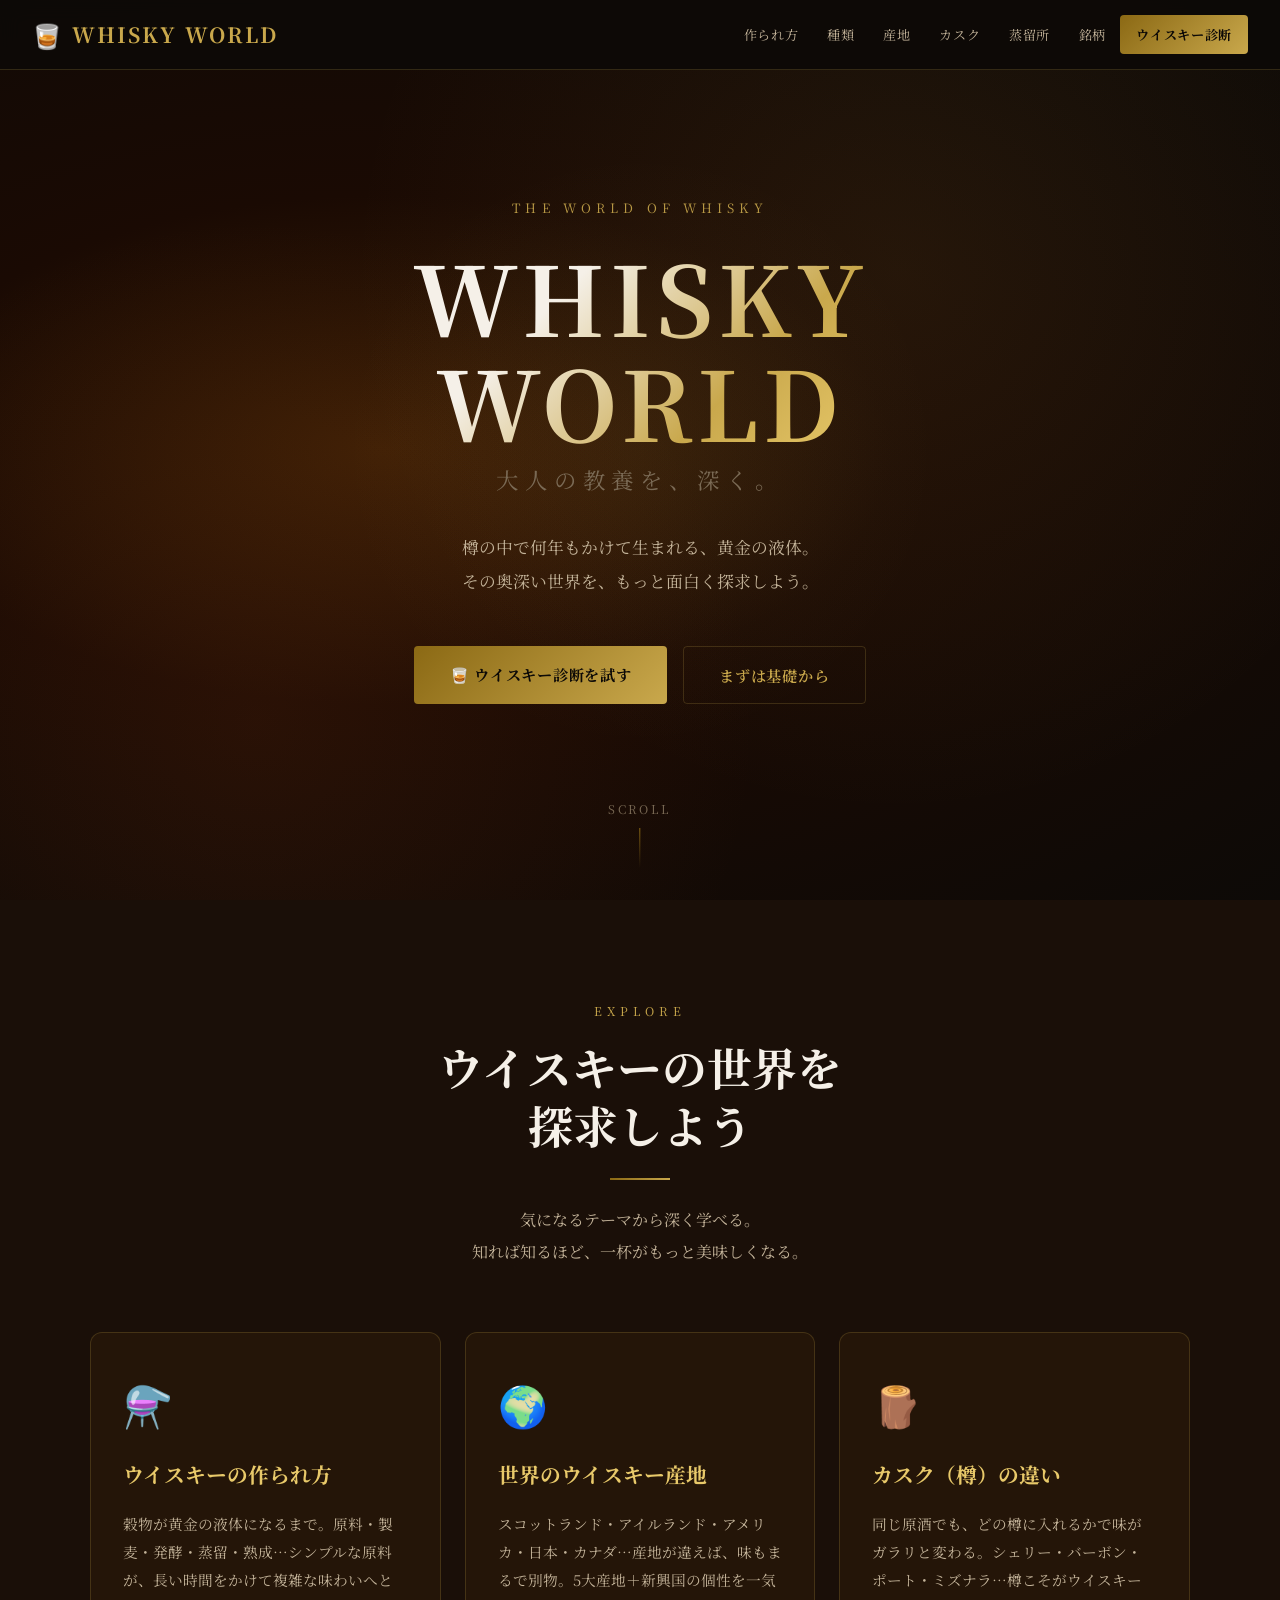
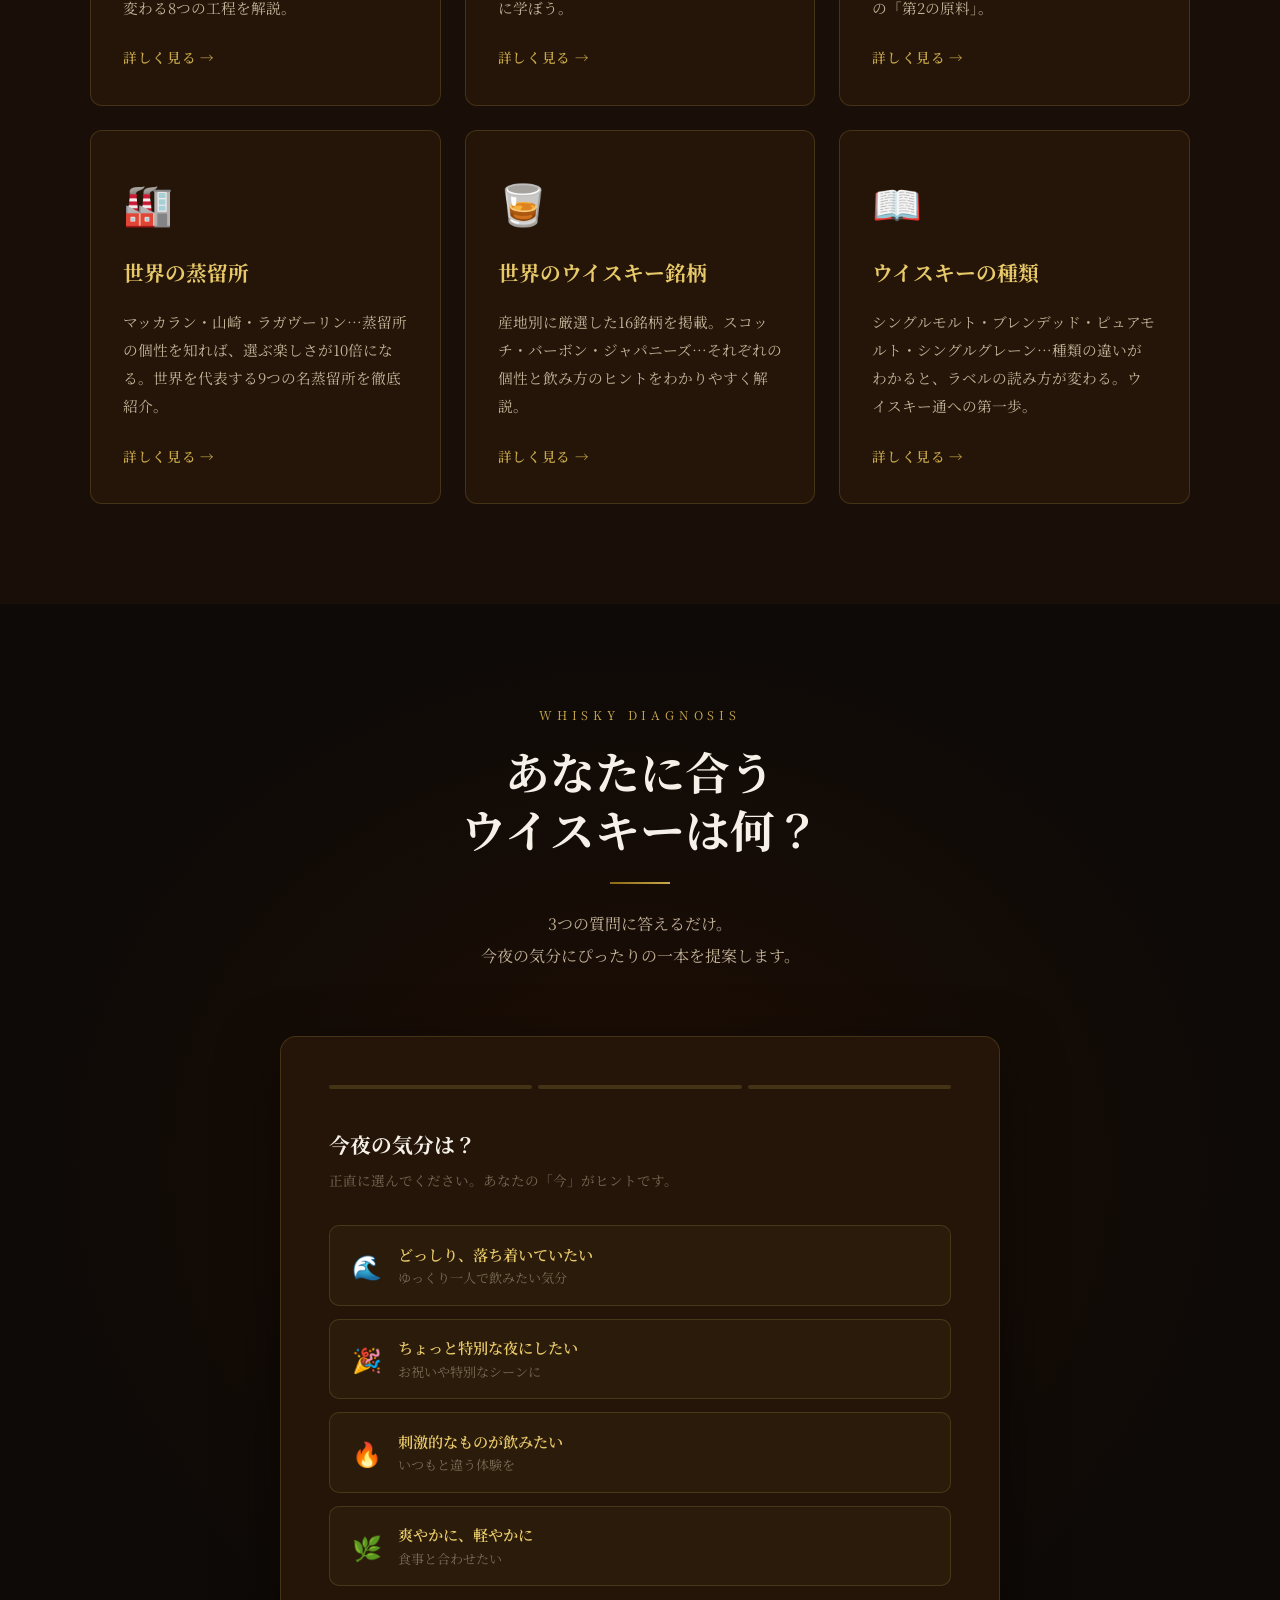
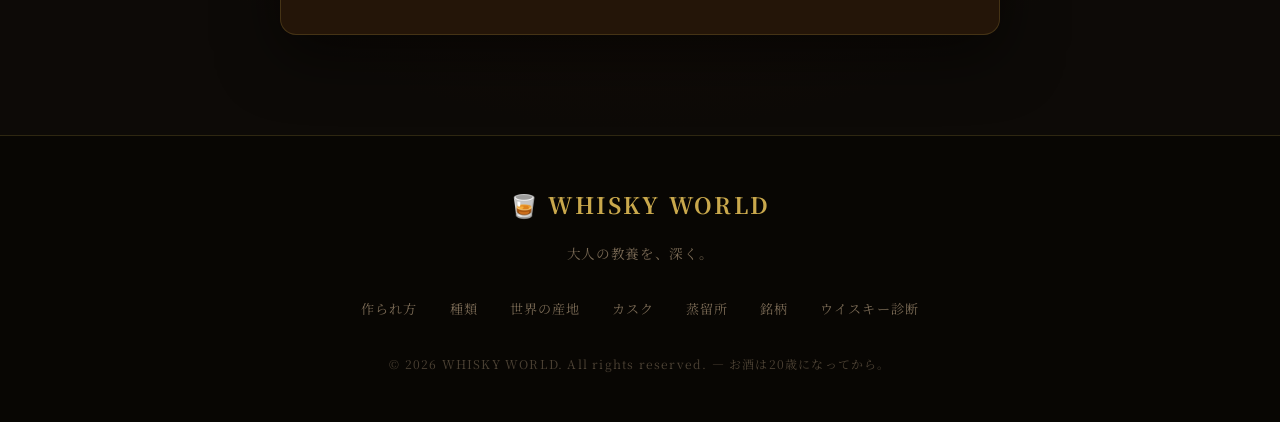
==== commit fc08635f: "Add files via upload" ====
--- a/index.html
+++ b/index.html
@@ -18,11 +18,12 @@
   <nav>
     <a href="#hero" class="nav-logo"><span>🥃</span> WHISKY WORLD</a>
     <ul class="nav-links" id="navLinks">
-      <li><a href="#making">作られ方</a></li>
-      <li><a href="#world">世界の産地</a></li>
-      <li><a href="#cask">カスク</a></li>
-      <li><a href="#distilleries">蒸留所</a></li>
-      <li><a href="#brands">銘柄</a></li>
+      <li><a href="making.html">作られ方</a></li>
+      <li><a href="types.html">種類</a></li>
+      <li><a href="world.html">産地</a></li>
+      <li><a href="cask.html">カスク</a></li>
+      <li><a href="distilleries.html">蒸留所</a></li>
+      <li><a href="brands.html">銘柄</a></li>
       <li><a href="#diagnosis" class="nav-diagnosis">ウイスキー診断</a></li>
     </ul>
     <div class="hamburger" id="hamburger">
@@ -53,669 +54,75 @@
   </section>
 
   <!-- ===========================
-       HOW IT'S MADE
+       OVERVIEW
        =========================== -->
-  <section id="making">
+  <section id="overview">
     <div class="section-inner">
       <div class="section-header">
-        <span class="section-label">How It's Made</span>
-        <h2 class="section-title">ウイスキーはどうやって<br>作られるのか？</h2>
+        <span class="section-label">Explore</span>
+        <h2 class="section-title">ウイスキーの世界を<br>探求しよう</h2>
         <div class="divider"></div>
         <p class="section-desc">
-          穀物が黄金の液体になるまで。<br>
-          シンプルな原料が、長い時間をかけて複雑な味わいへと変わっていく。
+          気になるテーマから深く学べる。<br>
+          知れば知るほど、一杯がもっと美味しくなる。
         </p>
       </div>
 
-      <div class="steps-grid">
-        <div class="step-card">
-          <div class="step-number">01</div>
-          <div class="step-icon">🌾</div>
-          <h3 class="step-title">原料　— 大麦・穀物</h3>
-          <p class="step-text">
-            ウイスキーの主原料は大麦（モルト）やトウモロコシ、ライ麦など。使う穀物の種類が、後の風味の個性を決める最初の選択になります。
+      <div class="overview-grid">
+
+        <a href="making.html" class="overview-card">
+          <div class="overview-card-icon">⚗️</div>
+          <div class="overview-card-title">ウイスキーの作られ方</div>
+          <p class="overview-card-desc">
+            穀物が黄金の液体になるまで。原料・製麦・発酵・蒸留・熟成…シンプルな原料が、長い時間をかけて複雑な味わいへと変わる8つの工程を解説。
           </p>
-        </div>
+          <span class="overview-card-cta">詳しく見る →</span>
+        </a>
 
-        <div class="step-card">
-          <div class="step-number">02</div>
-          <div class="step-icon">🌱</div>
-          <h3 class="step-title">製麦　— デンプンを糖に</h3>
-          <p class="step-text">
-            大麦を水に浸けて発芽させます。この工程で、デンプンがアルコールのもとになる「糖分」に変わります。発芽を止めるために乾燥させる際、泥炭（ピート）を使うとあの独特のスモーク香が生まれます。
+        <a href="world.html" class="overview-card">
+          <div class="overview-card-icon">🌍</div>
+          <div class="overview-card-title">世界のウイスキー産地</div>
+          <p class="overview-card-desc">
+            スコットランド・アイルランド・アメリカ・日本・カナダ…産地が違えば、味もまるで別物。5大産地＋新興国の個性を一気に学ぼう。
           </p>
-        </div>
+          <span class="overview-card-cta">詳しく見る →</span>
+        </a>
 
-        <div class="step-card">
-          <div class="step-number">03</div>
-          <div class="step-icon">🫙</div>
-          <h3 class="step-title">糖化　— 甘いジュースへ</h3>
-          <p class="step-text">
-            粉砕した麦芽にお湯を加えて「麦汁」を作ります。この透明で甘い液体が、アルコール発酵の出発点。蒸留所によって温度や時間が微妙に異なります。
+        <a href="cask.html" class="overview-card">
+          <div class="overview-card-icon">🪵</div>
+          <div class="overview-card-title">カスク（樽）の違い</div>
+          <p class="overview-card-desc">
+            同じ原酒でも、どの樽に入れるかで味がガラリと変わる。シェリー・バーボン・ポート・ミズナラ…樽こそがウイスキーの「第2の原料」。
           </p>
-        </div>
+          <span class="overview-card-cta">詳しく見る →</span>
+        </a>
 
-        <div class="step-card">
-          <div class="step-number">04</div>
-          <div class="step-icon">🧫</div>
-          <h3 class="step-title">発酵　— アルコールが生まれる</h3>
-          <p class="step-text">
-            麦汁に酵母を加えると発酵が始まり、アルコールと二酸化炭素が生まれます。約2〜4日かかり、アルコール度数8〜10%程度の「ウォッシュ」ができあがります。フルーティーさや複雑さの基礎がここで決まります。
+        <a href="distilleries.html" class="overview-card">
+          <div class="overview-card-icon">🏭</div>
+          <div class="overview-card-title">世界の蒸留所</div>
+          <p class="overview-card-desc">
+            マッカラン・山崎・ラガヴーリン…蒸留所の個性を知れば、選ぶ楽しさが10倍になる。世界を代表する9つの名蒸留所を徹底紹介。
           </p>
-        </div>
+          <span class="overview-card-cta">詳しく見る →</span>
+        </a>
 
-        <div class="step-card">
-          <div class="step-number">05</div>
-          <div class="step-icon">⚗️</div>
-          <h3 class="step-title">蒸留　— 純化と個性の凝縮</h3>
-          <p class="step-text">
-            銅製の蒸留器（ポットスチル）で加熱し、アルコールを蒸発させて再度液化。この工程を2〜3回繰り返すことでアルコール度数を高め、余計なものを取り除きます。蒸留器の形が香りの個性を大きく左右します。
+        <a href="brands.html" class="overview-card">
+          <div class="overview-card-icon">🥃</div>
+          <div class="overview-card-title">世界のウイスキー銘柄</div>
+          <p class="overview-card-desc">
+            産地別に厳選した16銘柄を掲載。スコッチ・バーボン・ジャパニーズ…それぞれの個性と飲み方のヒントをわかりやすく解説。
           </p>
-        </div>
+          <span class="overview-card-cta">詳しく見る →</span>
+        </a>
 
-        <div class="step-card">
-          <div class="step-number">06</div>
-          <div class="step-icon">🪵</div>
-          <h3 class="step-title">熟成　— 樽が魔法をかける</h3>
-          <p class="step-text">
-            無色透明の原酒を木製の樽に入れて何年も寝かせます。樽の種類・サイズ・熟成年数・保管場所によって、色・香り・味わいが劇的に変わります。熟成こそがウイスキーを「芸術」にする工程です。
+        <a href="types.html" class="overview-card">
+          <div class="overview-card-icon">📖</div>
+          <div class="overview-card-title">ウイスキーの種類</div>
+          <p class="overview-card-desc">
+            シングルモルト・ブレンデッド・ピュアモルト・シングルグレーン…種類の違いがわかると、ラベルの読み方が変わる。ウイスキー通への第一歩。
           </p>
-        </div>
-
-        <div class="step-card">
-          <div class="step-number">07</div>
-          <div class="step-icon">🔬</div>
-          <h3 class="step-title">ブレンド　— 職人の芸術</h3>
-          <p class="step-text">
-            複数の樽から選んだ原酒をブレンドして、一定の品質と個性を保ちます。ブレンデッドウイスキーではモルト原酒とグレーン原酒を組み合わせ、より複雑な味わいを生み出します。
-          </p>
-        </div>
-
-        <div class="step-card">
-          <div class="step-number">08</div>
-          <div class="step-icon">🥃</div>
-          <h3 class="step-title">瓶詰め　— 完成</h3>
-          <p class="step-text">
-            加水して度数を調整し、ろ過してボトルへ。一部のウイスキーはカスクストレングス（樽出しそのまま）で瓶詰めされ、個性の強い味わいが楽しめます。
-          </p>
-        </div>
-      </div>
-    </div>
-  </section>
-
-  <!-- ===========================
-       WORLD WHISKIES
-       =========================== -->
-  <section id="world">
-    <div class="section-inner">
-      <div class="section-header">
-        <span class="section-label">World Whiskies</span>
-        <h2 class="section-title">世界のウイスキー<br>5大産地</h2>
-        <div class="divider"></div>
-        <p class="section-desc">
-          産地ごとに、味も個性もまるで違う。<br>
-          あなたはどの国のウイスキーが好きですか？
-        </p>
-      </div>
-
-      <div class="regions-grid">
-        <div class="region-card">
-          <div class="region-flag">🏴󠁧󠁢󠁳󠁣󠁴󠁿</div>
-          <h3 class="region-name">スコットランド</h3>
-          <p class="region-origin">SCOTLAND / UK</p>
-          <p class="region-desc">
-            ウイスキーの聖地。スペイサイド・ハイランド・アイラなど地域ごとに個性が異なる。スモーキーなものから花のように繊細なものまで多種多様で、世界最多の蒸留所数を誇る。
-          </p>
-          <div class="region-tags">
-            <span class="tag">スモーキー</span>
-            <span class="tag">フルーティー</span>
-            <span class="tag">シェリー</span>
-            <span class="tag">多様性</span>
-          </div>
-        </div>
-
-        <div class="region-card">
-          <div class="region-flag">🇮🇪</div>
-          <h3 class="region-name">アイルランド</h3>
-          <p class="region-origin">IRELAND</p>
-          <p class="region-desc">
-            3回蒸留が主流で、スコッチより軽くてまろやか。ピートをほとんど使わないため、クセが少なく飲みやすい。「ウイスキー発祥の地」とも言われる歴史ある産地。
-          </p>
-          <div class="region-tags">
-            <span class="tag">スムース</span>
-            <span class="tag">軽やか</span>
-            <span class="tag">飲みやすい</span>
-          </div>
-        </div>
-
-        <div class="region-card">
-          <div class="region-flag">🇺🇸</div>
-          <h3 class="region-name">アメリカ</h3>
-          <p class="region-origin">USA</p>
-          <p class="region-desc">
-            バーボンの本場ケンタッキーを中心に、独自のスタイルを持つ。新樽使用が義務づけられており、バニラ・キャラメルの甘い香りが特徴。テネシーやライウイスキーも個性的。
-          </p>
-          <div class="region-tags">
-            <span class="tag">バニラ</span>
-            <span class="tag">キャラメル</span>
-            <span class="tag">甘い</span>
-            <span class="tag">バーボン</span>
-          </div>
-        </div>
-
-        <div class="region-card">
-          <div class="region-flag">🇯🇵</div>
-          <h3 class="region-name">日本</h3>
-          <p class="region-origin">JAPAN</p>
-          <p class="region-desc">
-            スコッチを手本にしながら、日本独自の繊細さと職人精神で進化した。ミズナラ樽由来のオリエンタルな香りが特徴。近年は世界的評価が急上昇し、入手困難な銘柄も多い。
-          </p>
-          <div class="region-tags">
-            <span class="tag">繊細</span>
-            <span class="tag">ミズナラ</span>
-            <span class="tag">フルーティー</span>
-            <span class="tag">世界的評価◎</span>
-          </div>
-        </div>
-
-        <div class="region-card">
-          <div class="region-flag">🇨🇦</div>
-          <h3 class="region-name">カナダ</h3>
-          <p class="region-origin">CANADA</p>
-          <p class="region-desc">
-            軽くてマイルドなスタイルが主流。ライ麦を使ったウイスキーが多く、スパイシーな個性を持つ。飲みやすくカジュアルに楽しめる「食前・食後のウイスキー」として人気。
-          </p>
-          <div class="region-tags">
-            <span class="tag">マイルド</span>
-            <span class="tag">スパイシー</span>
-            <span class="tag">ライウイスキー</span>
-          </div>
-        </div>
-
-        <div class="region-card">
-          <div class="region-flag">🌏</div>
-          <h3 class="region-name">その他の産地</h3>
-          <p class="region-origin">NEW WORLD WHISKY</p>
-          <p class="region-desc">
-            台湾（カバラン）・インド（アムルット）・オーストラリア・スウェーデンなど、世界各地でウイスキー生産が急増中。暖かい気候での急速熟成など、既存の常識を覆す個性派が登場している。
-          </p>
-          <div class="region-tags">
-            <span class="tag">台湾</span>
-            <span class="tag">インド</span>
-            <span class="tag">新興産地</span>
-            <span class="tag">革新的</span>
-          </div>
-        </div>
-      </div>
-    </div>
-  </section>
-
-  <!-- ===========================
-       CASK TYPES
-       =========================== -->
-  <section id="cask">
-    <div class="section-inner">
-      <div class="section-header">
-        <span class="section-label">Cask Types</span>
-        <h2 class="section-title">カスク（樽）の違いが<br>味を決める</h2>
-        <div class="divider"></div>
-        <p class="section-desc">
-          同じ原酒でも、どの樽に入れるかで味がガラリと変わる。<br>
-          樽こそが、ウイスキーの「第2の原料」。
-        </p>
-      </div>
-
-      <div class="cask-grid">
-        <div class="cask-card">
-          <span class="cask-icon">🍷</span>
-          <h3 class="cask-name">シェリーカスク</h3>
-          <p class="cask-origin">SHERRY CASK / スペイン</p>
-          <div class="cask-flavor">
-            <span class="tag">🍫 チョコ</span>
-            <span class="tag">🍇 ドライフルーツ</span>
-            <span class="tag">🌶️ スパイス</span>
-          </div>
-          <p class="cask-desc">
-            スペインのシェリー酒を熟成した樽。ドライフルーツやチョコレート、スパイスの風味を与える。マッカランやグレンドロナックが有名。深みとリッチさを求めるなら一択。
-          </p>
-        </div>
-
-        <div class="cask-card">
-          <span class="cask-icon">🥃</span>
-          <h3 class="cask-name">バーボンカスク</h3>
-          <p class="cask-origin">BOURBON CASK / アメリカ</p>
-          <div class="cask-flavor">
-            <span class="tag">🍦 バニラ</span>
-            <span class="tag">🍯 蜂蜜</span>
-            <span class="tag">🌿 軽やか</span>
-          </div>
-          <p class="cask-desc">
-            バーボン法律で使い捨ての新樽が義務なため、スコッチ蒸留所に大量に流れる。バニラ・蜂蜜の甘い香りを与え、多くのスコッチウイスキーに使用される最もポピュラーな樽。
-          </p>
-        </div>
-
-        <div class="cask-card">
-          <span class="cask-icon">🍷</span>
-          <h3 class="cask-name">ポートカスク</h3>
-          <p class="cask-origin">PORT CASK / ポルトガル</p>
-          <div class="cask-flavor">
-            <span class="tag">🍓 ベリー</span>
-            <span class="tag">🍬 甘い</span>
-            <span class="tag">🌹 花</span>
-          </div>
-          <p class="cask-desc">
-            ポルトガルのポートワインを熟成した樽。赤みがかった色合いと、ベリーの甘酸っぱさが特徴。ダルモアやグレンモーレンジィのフィニッシュ表現でよく使われる。
-          </p>
-        </div>
-
-        <div class="cask-card">
-          <span class="cask-icon">🌸</span>
-          <h3 class="cask-name">ミズナラカスク</h3>
-          <p class="cask-origin">MIZUNARA CASK / 日本</p>
-          <div class="cask-flavor">
-            <span class="tag">🌺 白檀</span>
-            <span class="tag">🌿 お香</span>
-            <span class="tag">🍑 桃</span>
-          </div>
-          <p class="cask-desc">
-            日本固有のオーク「ミズナラ」を使った樽。白檀やお香のようなオリエンタルな香りが生まれ、日本ウイスキー独特の個性の源。加工が難しく希少価値が高い。
-          </p>
-        </div>
-
-        <div class="cask-card">
-          <span class="cask-icon">🫙</span>
-          <h3 class="cask-name">ラムカスク</h3>
-          <p class="cask-origin">RUM CASK / カリブ海</p>
-          <div class="cask-flavor">
-            <span class="tag">🥥 ココナッツ</span>
-            <span class="tag">🍌 バナナ</span>
-            <span class="tag">🏖️ トロピカル</span>
-          </div>
-          <p class="cask-desc">
-            ラム酒熟成に使われた樽。トロピカルフルーツやチョコレートのような甘い香りを与える。グレンモーレンジィ カリビアンカスクやバルヴェニーなどが有名。
-          </p>
-        </div>
-
-        <div class="cask-card">
-          <span class="cask-icon">🍾</span>
-          <h3 class="cask-name">ワインカスク</h3>
-          <p class="cask-origin">WINE CASK / フランス他</p>
-          <div class="cask-flavor">
-            <span class="tag">🍒 チェリー</span>
-            <span class="tag">🌹 バラ</span>
-            <span class="tag">🎨 複雑</span>
-          </div>
-          <p class="cask-desc">
-            ボルドーやブルゴーニュなどのワイン樽を使用。繊細なフルーツの香りと酸味がプラスされる。近年注目度が上がり、プレミアム商品での使用が増えている。
-          </p>
-        </div>
-      </div>
-    </div>
-  </section>
-
-  <!-- ===========================
-       DISTILLERIES
-       =========================== -->
-  <section id="distilleries">
-    <div class="section-inner">
-      <div class="section-header">
-        <span class="section-label">Distilleries</span>
-        <h2 class="section-title">知っておきたい<br>世界の名蒸留所</h2>
-        <div class="divider"></div>
-        <p class="section-desc">
-          ウイスキーはどこで生まれたか。<br>
-          蒸留所の個性を知れば、選ぶ楽しさが10倍になる。
-        </p>
-      </div>
-
-      <div class="distillery-grid">
-
-        <div class="distillery-card">
-          <div class="distillery-header">
-            <div>
-              <div class="distillery-name">グレンフィディック</div>
-              <div class="distillery-country">🏴󠁧󠁢󠁳󠁣󠁴󠁿 スコットランド</div>
-            </div>
-            <span class="distillery-region-badge">スペイサイド</span>
-          </div>
-          <p class="distillery-desc">
-            世界で最も売れているシングルモルト。1887年創業、家族経営を貫く老舗。洋ナシとクリームのような繊細な甘さが特徴で、ウイスキー入門の定番として世界中に愛されている。
-          </p>
-          <p class="distillery-known"><strong>代表銘柄：</strong>グレンフィディック 12年、18年、21年</p>
-        </div>
-
-        <div class="distillery-card">
-          <div class="distillery-header">
-            <div>
-              <div class="distillery-name">マッカラン</div>
-              <div class="distillery-country">🏴󠁧󠁢󠁳󠁣󠁴󠁿 スコットランド</div>
-            </div>
-            <span class="distillery-region-badge">スペイサイド</span>
-          </div>
-          <p class="distillery-desc">
-            「ウイスキーのロールスロイス」と称される最高峰。シェリー樽熟成にこだわり、ドライフルーツ・チョコ・スパイスが複雑に絡み合う圧倒的なリッチさ。オークションでも高値をつける超プレミアムブランド。
-          </p>
-          <p class="distillery-known"><strong>代表銘柄：</strong>マッカラン 12年・18年・25年</p>
-        </div>
-
-        <div class="distillery-card">
-          <div class="distillery-header">
-            <div>
-              <div class="distillery-name">ラガヴーリン</div>
-              <div class="distillery-country">🏴󠁧󠁢󠁳󠁣󠁴󠁿 スコットランド</div>
-            </div>
-            <span class="distillery-region-badge">アイラ</span>
-          </div>
-          <p class="distillery-desc">
-            アイラ島の伝説的蒸留所。16年間の熟成が生む圧倒的なピートスモーク、その奥にある深いシェリーの甘みが魅力。世界中のウイスキーマニアが「一度は飲むべき一本」に挙げる聖地。
-          </p>
-          <p class="distillery-known"><strong>代表銘柄：</strong>ラガヴーリン 16年、8年</p>
-        </div>
-
-        <div class="distillery-card">
-          <div class="distillery-header">
-            <div>
-              <div class="distillery-name">山崎蒸溜所</div>
-              <div class="distillery-country">🇯🇵 日本</div>
-            </div>
-            <span class="distillery-region-badge">サントリー</span>
-          </div>
-          <p class="distillery-desc">
-            1923年創業、日本初のモルトウイスキー蒸留所。京都の竹林に囲まれた霧深い土地で、繊細な水と職人の技が生み出す日本ウイスキーの最高峰。ミズナラ樽熟成が唯一無二の個性を生む。
-          </p>
-          <p class="distillery-known"><strong>代表銘柄：</strong>山崎 12年・18年・25年</p>
-        </div>
-
-        <div class="distillery-card">
-          <div class="distillery-header">
-            <div>
-              <div class="distillery-name">余市蒸溜所</div>
-              <div class="distillery-country">🇯🇵 日本</div>
-            </div>
-            <span class="distillery-region-badge">ニッカ</span>
-          </div>
-          <p class="distillery-desc">
-            北海道余市町。竹鶴政孝がスコットランドを手本に1934年に建設。石炭直火蒸留という世界でも希少な製法を守り続け、力強くフルーティーな個性が世界から高い評価を受けている。
-          </p>
-          <p class="distillery-known"><strong>代表銘柄：</strong>余市 シングルモルト、余市 10年（終売）</p>
-        </div>
-
-        <div class="distillery-card">
-          <div class="distillery-header">
-            <div>
-              <div class="distillery-name">バーンハイム蒸留所</div>
-              <div class="distillery-country">🇺🇸 アメリカ</div>
-            </div>
-            <span class="distillery-region-badge">ケンタッキー</span>
-          </div>
-          <p class="distillery-desc">
-            ケンタッキー州ルイビル。ヘブンヒル社の主力蒸留所で、エヴァン・ウィリアムスやエライジャ・クレイグなど数々のバーボンを生産。アメリカン・ウイスキーの多様性を体現する巨大施設。
-          </p>
-          <p class="distillery-known"><strong>代表銘柄：</strong>エヴァン・ウィリアムス、エライジャ・クレイグ</p>
-        </div>
-
-        <div class="distillery-card">
-          <div class="distillery-header">
-            <div>
-              <div class="distillery-name">グレンモーレンジィ</div>
-              <div class="distillery-country">🏴󠁧󠁢󠁳󠁣󠁴󠁿 スコットランド</div>
-            </div>
-            <span class="distillery-region-badge">ハイランド</span>
-          </div>
-          <p class="distillery-desc">
-            スコットランド最長の蒸留器を使うことで知られ、軽くエレガントな原酒が生まれる。異なる樽でのフィニッシュ（仕上げ）を得意とし、多彩な表情で知られるイノベーション系蒸留所。
-          </p>
-          <p class="distillery-known"><strong>代表銘柄：</strong>グレンモーレンジィ 10年・カリビアンカスク・ラサンタ</p>
-        </div>
-
-        <div class="distillery-card">
-          <div class="distillery-header">
-            <div>
-              <div class="distillery-name">アードベッグ</div>
-              <div class="distillery-country">🏴󠁧󠁢󠁳󠁣󠁴󠁿 スコットランド</div>
-            </div>
-            <span class="distillery-region-badge">アイラ</span>
-          </div>
-          <p class="distillery-desc">
-            アイラ島屈指のヘビーピート蒸留所。強烈なスモークとチョコレート・コーヒーの複雑さが同居するアードベッグは、一度飲んだら忘れられない衝撃を与える。世界中にコアなファンを持つカルト的存在。
-          </p>
-          <p class="distillery-known"><strong>代表銘柄：</strong>アードベッグ 10年、ウーガダール</p>
-        </div>
-
-        <div class="distillery-card">
-          <div class="distillery-header">
-            <div>
-              <div class="distillery-name">カバラン蒸留所</div>
-              <div class="distillery-country">🇹🇼 台湾</div>
-            </div>
-            <span class="distillery-region-badge">ニューワールド</span>
-          </div>
-          <p class="distillery-desc">
-            2006年創業ながら、わずか数年で世界最高峰の評価を獲得した台湾の奇跡。熱帯気候による急速熟成が独特のフルーティーさと濃密さを生み、従来の常識を覆した次世代ウイスキー。
-          </p>
-          <p class="distillery-known"><strong>代表銘柄：</strong>カバラン ソリスト、カバラン クラシック</p>
-        </div>
-      </div>
-    </div>
-  </section>
-
-  <!-- ===========================
-       BRANDS
-       =========================== -->
-  <section id="brands">
-    <div class="section-inner">
-      <div class="section-header">
-        <span class="section-label">Whisky Brands</span>
-        <h2 class="section-title">知っておきたい<br>世界の銘柄</h2>
-        <div class="divider"></div>
-        <p class="section-desc">
-          産地別に代表的な銘柄を厳選。<br>
-          気になるものから試してみよう。
-        </p>
-      </div>
-
-      <div class="brands-filter">
-        <button class="filter-btn active" data-filter="all">すべて</button>
-        <button class="filter-btn" data-filter="scotland">スコットランド</button>
-        <button class="filter-btn" data-filter="japan">日本</button>
-        <button class="filter-btn" data-filter="usa">アメリカ</button>
-        <button class="filter-btn" data-filter="ireland">アイルランド</button>
-        <button class="filter-btn" data-filter="other">その他</button>
-      </div>
-
-      <div class="brands-grid">
-
-        <div class="brand-card" data-region="scotland">
-          <div class="brand-header">
-            <span class="brand-name">グレンリベット 12年</span>
-            <span class="brand-age">12年熟成</span>
-          </div>
-          <p class="brand-origin">🏴󠁧󠁢󠁳󠁣󠁴󠁿 スコットランド / スペイサイド</p>
-          <p class="brand-desc">世界で最も売れているシングルモルトの一つ。蜂蜜・洋ナシ・花の香りが軽やかに広がる。ウイスキー初心者への贈り物に最適な一本。</p>
-          <div class="brand-profile">
-            <span class="tag">🍯 蜂蜜</span><span class="tag">🌸 花</span><span class="tag">入門向け</span>
-          </div>
-        </div>
-
-        <div class="brand-card" data-region="scotland">
-          <div class="brand-header">
-            <span class="brand-name">マッカラン 12年 シェリーオーク</span>
-            <span class="brand-age">12年熟成</span>
-          </div>
-          <p class="brand-origin">🏴󠁧󠁢󠁳󠁣󠁴󠁿 スコットランド / スペイサイド</p>
-          <p class="brand-desc">シェリー樽100%の贅沢なリッチさ。ドライフルーツ・チョコ・スパイスの複雑な風味。「ウイスキーのロールスロイス」の入門版。</p>
-          <div class="brand-profile">
-            <span class="tag">🍫 チョコ</span><span class="tag">🍇 シェリー</span><span class="tag">リッチ</span>
-          </div>
-        </div>
-
-        <div class="brand-card" data-region="scotland">
-          <div class="brand-header">
-            <span class="brand-name">ラガヴーリン 16年</span>
-            <span class="brand-age">16年熟成</span>
-          </div>
-          <p class="brand-origin">🏴󠁧󠁢󠁳󠁣󠁴󠁿 スコットランド / アイラ</p>
-          <p class="brand-desc">アイラウイスキーの王様。重厚なピートスモーク、潮の香り、そしてシェリーの甘み。これを飲むためにウイスキーを始める人が世界中にいる。</p>
-          <div class="brand-profile">
-            <span class="tag">💨 ヘビーピート</span><span class="tag">🌊 潮</span><span class="tag">究極</span>
-          </div>
-        </div>
-
-        <div class="brand-card" data-region="scotland">
-          <div class="brand-header">
-            <span class="brand-name">タリスカー 10年</span>
-            <span class="brand-age">10年熟成</span>
-          </div>
-          <p class="brand-origin">🏴󠁧󠁢󠁳󠁣󠁴󠁿 スコットランド / アイランズ</p>
-          <p class="brand-desc">スカイ島の海風が育む個性派。コショウのようなスパイシーさと潮のしょっぱさ、フルーツの甘さが共存。飲むたびに「これだ」と思わせる独自の世界観。</p>
-          <div class="brand-profile">
-            <span class="tag">🌶️ ペッパー</span><span class="tag">🌊 潮</span><span class="tag">個性的</span>
-          </div>
-        </div>
-
-        <div class="brand-card" data-region="scotland">
-          <div class="brand-header">
-            <span class="brand-name">グレンモーレンジィ 10年</span>
-            <span class="brand-age">10年熟成</span>
-          </div>
-          <p class="brand-origin">🏴󠁧󠁢󠁳󠁣󠁴󠁿 スコットランド / ハイランド</p>
-          <p class="brand-desc">バニラとオレンジピールが優しく広がる上品な一本。「女性が選ぶシングルモルトNo.1」としても人気。エレガントな香りを存分に楽しみたい夜に。</p>
-          <div class="brand-profile">
-            <span class="tag">🍊 オレンジ</span><span class="tag">🍦 バニラ</span><span class="tag">エレガント</span>
-          </div>
-        </div>
-
-        <div class="brand-card" data-region="japan">
-          <div class="brand-header">
-            <span class="brand-name">山崎 12年</span>
-            <span class="brand-age">12年熟成</span>
-          </div>
-          <p class="brand-origin">🇯🇵 日本 / サントリー</p>
-          <p class="brand-desc">日本ウイスキーを世界に知らしめた傑作。ミズナラ樽由来のオリエンタルな香りと、繊細なフルーツの甘み。入手困難になりつつある日本の宝。</p>
-          <div class="brand-profile">
-            <span class="tag">🌺 ミズナラ</span><span class="tag">🍑 桃</span><span class="tag">日本の誇り</span>
-          </div>
-        </div>
-
-        <div class="brand-card" data-region="japan">
-          <div class="brand-header">
-            <span class="brand-name">響 Japanese Harmony</span>
-            <span class="brand-age">NAS</span>
-          </div>
-          <p class="brand-origin">🇯🇵 日本 / サントリー</p>
-          <p class="brand-desc">山崎・白州・知多の3つの蒸留所の原酒を24種類以上ブレンド。「日本の四季の調和」をコンセプトに、複雑かつ繊細な世界観を表現した最高峰ブレンデッド。</p>
-          <div class="brand-profile">
-            <span class="tag">🌸 繊細</span><span class="tag">🎵 調和</span><span class="tag">プレミアム</span>
-          </div>
-        </div>
-
-        <div class="brand-card" data-region="japan">
-          <div class="brand-header">
-            <span class="brand-name">ニッカ フロム ザ バレル</span>
-            <span class="brand-age">NAS</span>
-          </div>
-          <p class="brand-origin">🇯🇵 日本 / ニッカ</p>
-          <p class="brand-desc">小さなボトルに詰まった圧倒的なコスパ。51.4度のカスクストレングスで、濃密なフルーツとバニラが爆発する。世界が選ぶ「最高コスパ」ウイスキー。</p>
-          <div class="brand-profile">
-            <span class="tag">💪 力強い</span><span class="tag">🏆 コスパ最高</span><span class="tag">濃密</span>
-          </div>
-        </div>
-
-        <div class="brand-card" data-region="japan">
-          <div class="brand-header">
-            <span class="brand-name">白州 12年</span>
-            <span class="brand-age">12年熟成</span>
-          </div>
-          <p class="brand-origin">🇯🇵 日本 / サントリー</p>
-          <p class="brand-desc">南アルプスの森の蒸留所で生まれた「森香るウイスキー」。清々しいグリーンのフレッシュさと軽いスモークが共存する、他に類を見ない個性的な一本。</p>
-          <div class="brand-profile">
-            <span class="tag">🌿 フレッシュ</span><span class="tag">🌲 森</span><span class="tag">軽やか</span>
-          </div>
-        </div>
-
-        <div class="brand-card" data-region="usa">
-          <div class="brand-header">
-            <span class="brand-name">メーカーズマーク</span>
-            <span class="brand-age">NAS</span>
-          </div>
-          <p class="brand-origin">🇺🇸 アメリカ / ケンタッキー</p>
-          <p class="brand-desc">赤いワックスシールでおなじみのバーボン。小麦を使ったマッシュビルで甘くまろやか。バーボン入門として世界中で愛される。ロックでもハイボールでも映える一本。</p>
-          <div class="brand-profile">
-            <span class="tag">🍮 キャラメル</span><span class="tag">🍦 バニラ</span><span class="tag">入門バーボン</span>
-          </div>
-        </div>
-
-        <div class="brand-card" data-region="usa">
-          <div class="brand-header">
-            <span class="brand-name">ブッカーズ</span>
-            <span class="brand-age">6〜8年熟成</span>
-          </div>
-          <p class="brand-origin">🇺🇸 アメリカ / ケンタッキー</p>
-          <p class="brand-desc">加水なし・無ろ過のカスクストレングスバーボン。60度以上の圧倒的な濃さと複雑さ。本物のバーボンの力強さを体感したい人向けの、マニア憧れの銘柄。</p>
-          <div class="brand-profile">
-            <span class="tag">🔥 強烈</span><span class="tag">🥃 カスクストレングス</span><span class="tag">マニア向け</span>
-          </div>
-        </div>
-
-        <div class="brand-card" data-region="usa">
-          <div class="brand-header">
-            <span class="brand-name">ジャックダニエル ブラック</span>
-            <span class="brand-age">NAS</span>
-          </div>
-          <p class="brand-origin">🇺🇸 アメリカ / テネシー</p>
-          <p class="brand-desc">世界で最も売れているウイスキー。テネシー産のチャコールで濾過する「チャコールメローイング」製法が独特の甘くスムースな味わいを生む。コーラ割りは世界共通の楽しみ方。</p>
-          <div class="brand-profile">
-            <span class="tag">🍬 スムース</span><span class="tag">🌍 世界No.1</span><span class="tag">テネシー</span>
-          </div>
-        </div>
-
-        <div class="brand-card" data-region="ireland">
-          <div class="brand-header">
-            <span class="brand-name">ジェムソン</span>
-            <span class="brand-age">NAS</span>
-          </div>
-          <p class="brand-origin">🇮🇪 アイルランド</p>
-          <p class="brand-desc">世界で最も売れているアイリッシュウイスキー。3回蒸留のスムースさとほのかなスパイシーさが特徴。バーのど定番で、飲んだことがない人は一度は試してほしい一本。</p>
-          <div class="brand-profile">
-            <span class="tag">🍀 スムース</span><span class="tag">🌶️ 軽スパイシー</span><span class="tag">定番</span>
-          </div>
-        </div>
-
-        <div class="brand-card" data-region="ireland">
-          <div class="brand-header">
-            <span class="brand-name">レッドブレスト 12年</span>
-            <span class="brand-age">12年熟成</span>
-          </div>
-          <p class="brand-origin">🇮🇪 アイルランド</p>
-          <p class="brand-desc">アイリッシュウイスキーの最高峰の一つ。バーボン樽とシェリー樽の複雑さが絡み合い、フルーツ・スパイス・クリームの豊かな風味。アイリッシュの奥深さを知るための一本。</p>
-          <div class="brand-profile">
-            <span class="tag">🍒 フルーツ</span><span class="tag">🍷 シェリー</span><span class="tag">複雑</span>
-          </div>
-        </div>
-
-        <div class="brand-card" data-region="other">
-          <div class="brand-header">
-            <span class="brand-name">カバラン ソリスト バーボン</span>
-            <span class="brand-age">NAS</span>
-          </div>
-          <p class="brand-origin">🇹🇼 台湾</p>
-          <p class="brand-desc">台湾の奇跡。創業10年未満で世界のトップに躍り出た新星。熱帯気候による急速熟成が生む、驚くほど濃密なフルーツとバニラ。固定観念を壊す一本。</p>
-          <div class="brand-profile">
-            <span class="tag">🍍 トロピカル</span><span class="tag">⚡ 衝撃</span><span class="tag">台湾</span>
-          </div>
-        </div>
-
-        <div class="brand-card" data-region="other">
-          <div class="brand-header">
-            <span class="brand-name">アムルット フュージョン</span>
-            <span class="brand-age">NAS</span>
-          </div>
-          <p class="brand-origin">🇮🇳 インド</p>
-          <p class="brand-desc">インド産大麦とスコットランド産ピートモルトを掛け合わせた革新作。高地での急速熟成による濃縮感と、スモーキーさの融合が衝撃的。ウイスキー界の常識を変えた存在。</p>
-          <div class="brand-profile">
-            <span class="tag">🌶️ スパイシー</span><span class="tag">🔥 スモーク</span><span class="tag">インド</span>
-          </div>
-        </div>
+          <span class="overview-card-cta">詳しく見る →</span>
+        </a>
 
       </div>
     </div>
@@ -753,11 +160,12 @@
     <div class="footer-logo">🥃 WHISKY WORLD</div>
     <p class="footer-desc">大人の教養を、深く。</p>
     <div class="footer-links">
-      <a href="#making">作られ方</a>
-      <a href="#world">世界の産地</a>
-      <a href="#cask">カスク</a>
-      <a href="#distilleries">蒸留所</a>
-      <a href="#brands">銘柄</a>
+      <a href="making.html">作られ方</a>
+      <a href="types.html">種類</a>
+      <a href="world.html">世界の産地</a>
+      <a href="cask.html">カスク</a>
+      <a href="distilleries.html">蒸留所</a>
+      <a href="brands.html">銘柄</a>
       <a href="#diagnosis">ウイスキー診断</a>
     </div>
     <p class="footer-copy">© 2026 WHISKY WORLD. All rights reserved. — お酒は20歳になってから。</p>
--- a/style.css
+++ b/style.css
@@ -993,3 +993,136 @@
     padding: 1.8rem 1.4rem;
   }
 }
+
+/* ===========================
+   OVERVIEW CARDS (TOP PAGE)
+   =========================== */
+
+#overview {
+  background: var(--bg-dark);
+}
+
+.overview-grid {
+  display: grid;
+  grid-template-columns: repeat(auto-fit, minmax(300px, 1fr));
+  gap: 1.5rem;
+}
+
+.overview-card {
+  background: var(--bg-card);
+  border: 1px solid var(--border);
+  border-radius: 12px;
+  padding: 2.2rem 2rem;
+  transition: all 0.3s;
+  display: flex;
+  flex-direction: column;
+  gap: 1rem;
+  text-decoration: none;
+  color: inherit;
+}
+
+.overview-card:hover {
+  border-color: var(--gold-dark);
+  background: var(--bg-card-hover);
+  transform: translateY(-4px);
+  box-shadow: var(--shadow);
+}
+
+.overview-card-icon {
+  font-size: 2.5rem;
+}
+
+.overview-card-title {
+  font-size: 1.3rem;
+  font-weight: 700;
+  color: var(--gold-light);
+}
+
+.overview-card-desc {
+  color: var(--text-secondary);
+  font-size: 0.92rem;
+  line-height: 1.9;
+  flex: 1;
+}
+
+.overview-card-cta {
+  display: inline-flex;
+  align-items: center;
+  gap: 0.4rem;
+  color: var(--gold);
+  font-size: 0.85rem;
+  font-weight: 600;
+  letter-spacing: 0.05em;
+  margin-top: 0.5rem;
+  transition: gap 0.2s;
+}
+
+.overview-card:hover .overview-card-cta {
+  gap: 0.7rem;
+}
+
+/* ===========================
+   DETAIL PAGE
+   =========================== */
+
+.detail-hero {
+  padding: 120px 2rem 60px;
+  background: radial-gradient(ellipse at 30% 50%, #3d1f05 0%, #1a0a03 40%, #0d0a07 100%);
+  text-align: center;
+}
+
+.detail-hero-inner {
+  max-width: 700px;
+  margin: 0 auto;
+}
+
+.detail-back {
+  display: inline-flex;
+  align-items: center;
+  gap: 0.5rem;
+  color: var(--text-muted);
+  text-decoration: none;
+  font-size: 0.82rem;
+  letter-spacing: 0.1em;
+  margin-bottom: 2rem;
+  transition: color 0.3s;
+}
+
+.detail-back:hover {
+  color: var(--gold);
+}
+
+.detail-eyebrow {
+  font-size: 0.75rem;
+  letter-spacing: 0.4em;
+  color: var(--gold);
+  text-transform: uppercase;
+  display: block;
+  margin-bottom: 1rem;
+}
+
+.detail-title {
+  font-size: clamp(2rem, 5vw, 3.2rem);
+  font-weight: 700;
+  color: var(--text-primary);
+  margin-bottom: 1rem;
+  line-height: 1.2;
+}
+
+.detail-desc {
+  color: var(--text-secondary);
+  font-size: 1rem;
+  line-height: 2;
+  max-width: 520px;
+  margin: 0 auto;
+}
+
+.detail-content {
+  padding: 80px 2rem;
+  background: var(--bg-dark);
+}
+
+.detail-content-inner {
+  max-width: 1100px;
+  margin: 0 auto;
+}
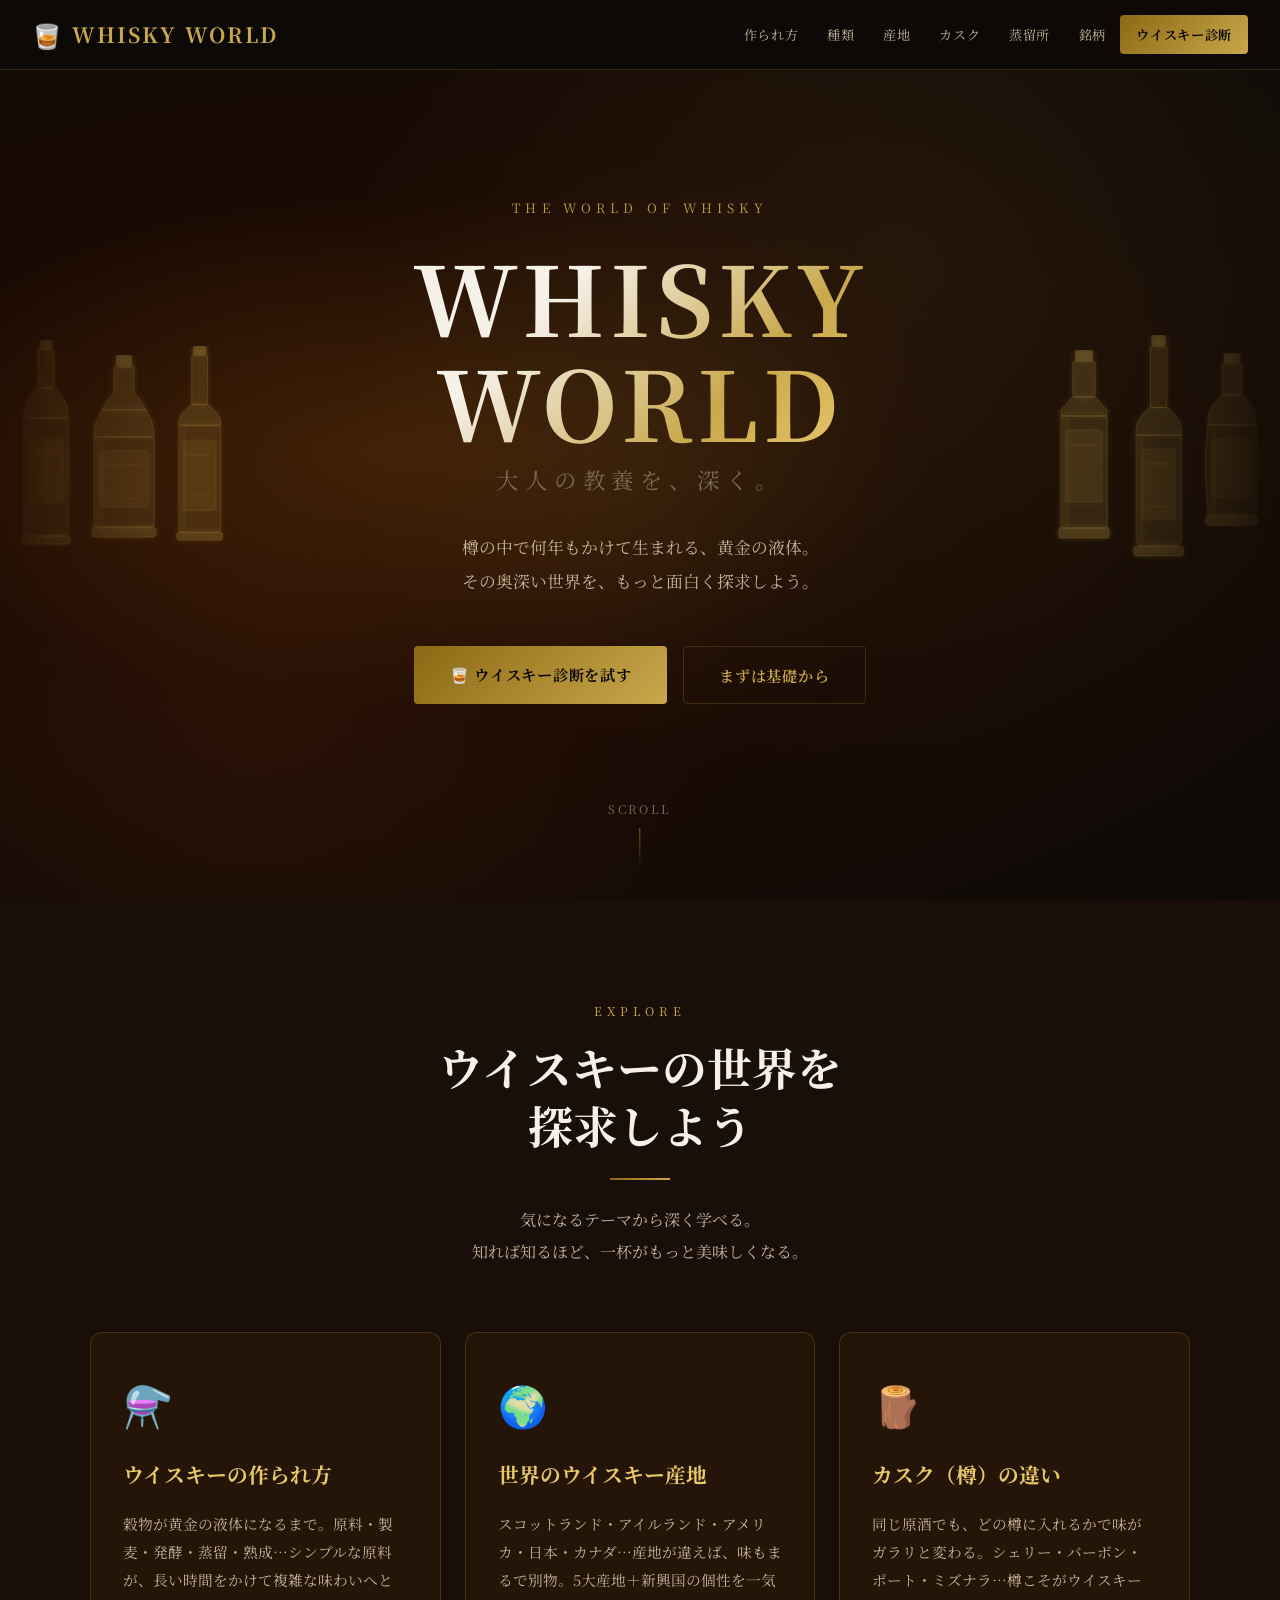
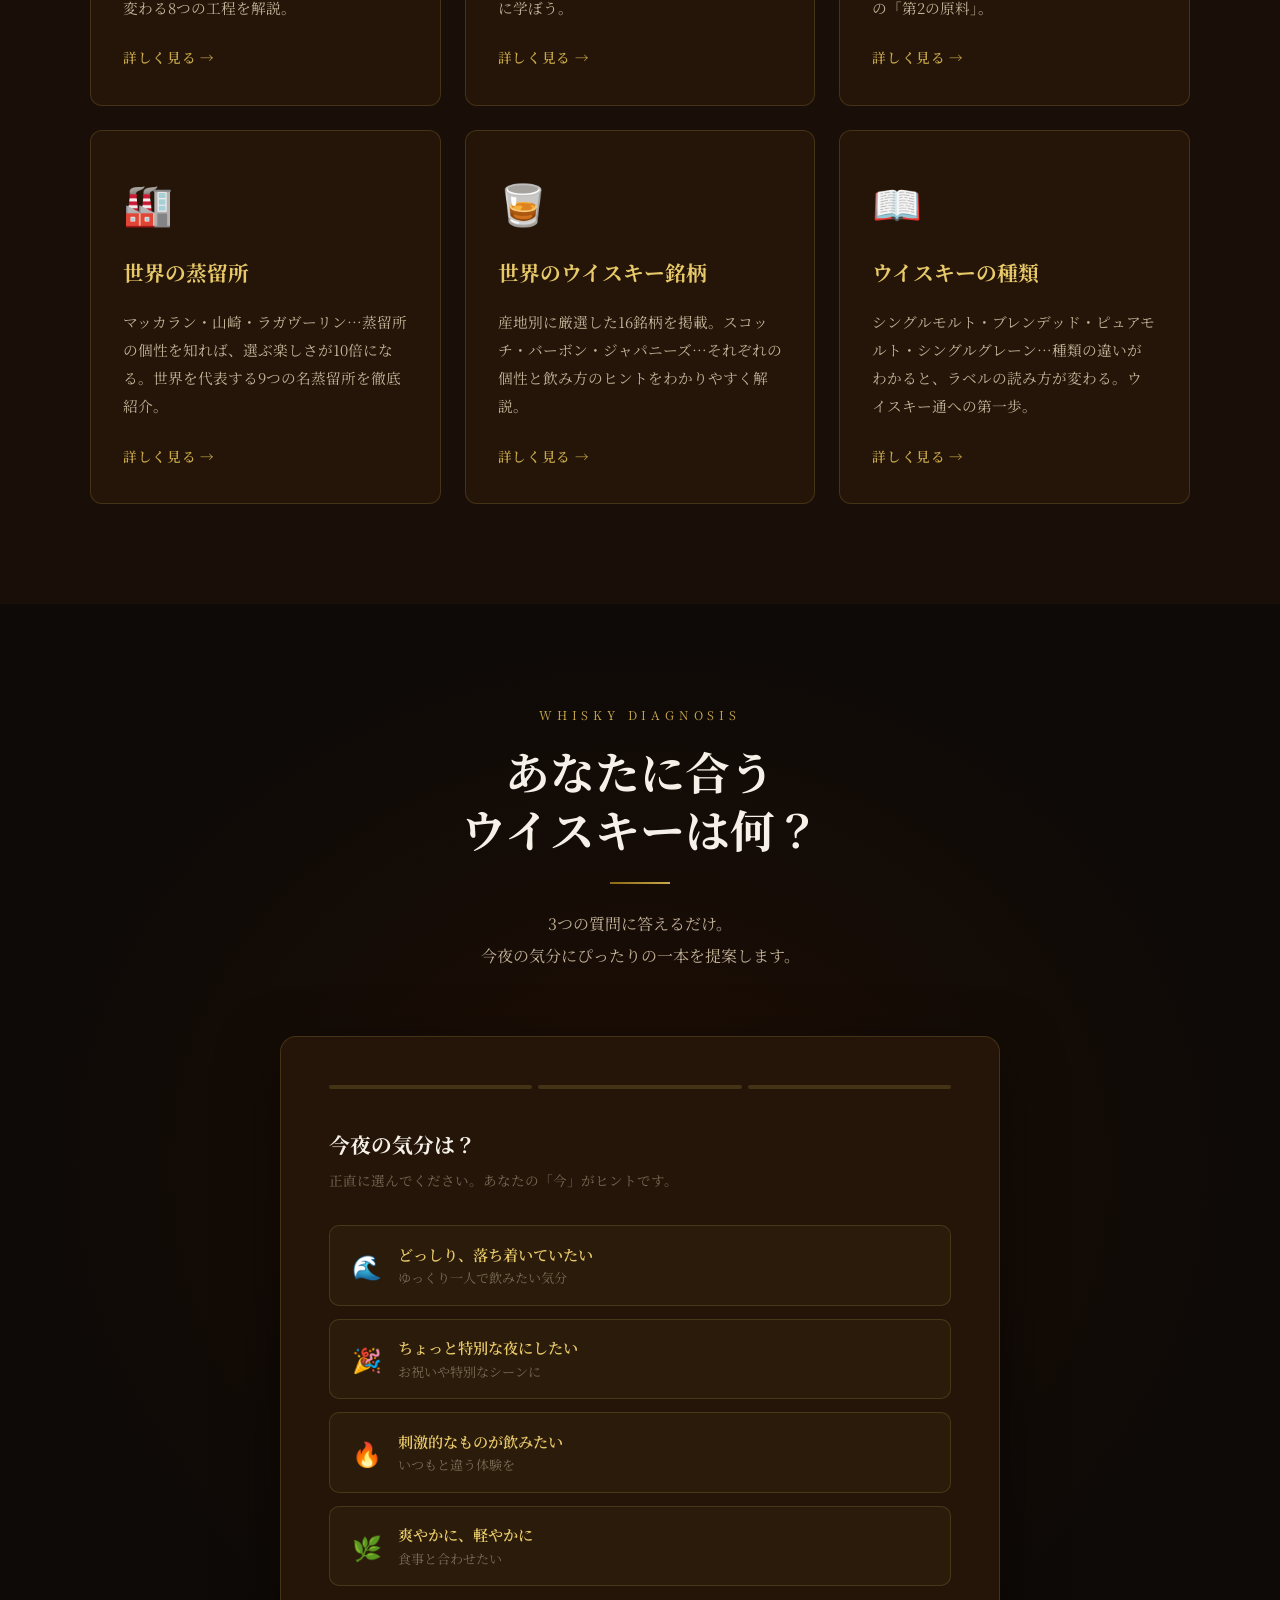
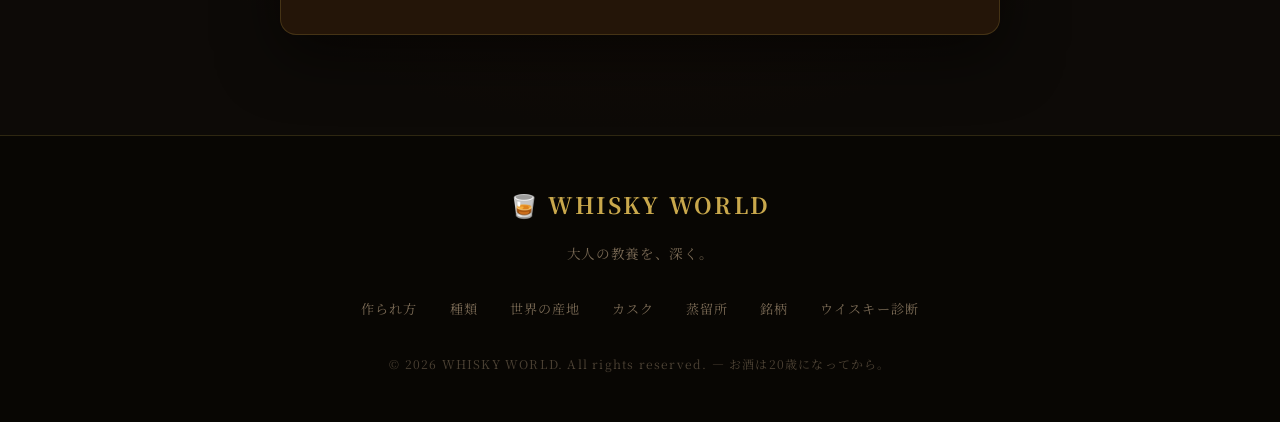
==== commit b18b8345: "Add files via upload" ====
--- a/index.html
+++ b/index.html
@@ -37,6 +37,180 @@
   <section id="hero">
     <div class="hero-bg"></div>
     <div class="hero-glow"></div>
+
+    <!-- Left bottles -->
+    <div class="hero-bottles hero-bottles-left" aria-hidden="true">
+      <!-- Bottle 1: Tall slim (Glenfiddich-style) -->
+      <svg class="hero-bottle bottle-1" viewBox="0 0 60 220" xmlns="http://www.w3.org/2000/svg">
+        <defs>
+          <filter id="glow1"><feGaussianBlur stdDeviation="3" result="blur"/><feMerge><feMergeNode in="blur"/><feMergeNode in="SourceGraphic"/></feMerge></filter>
+        </defs>
+        <g filter="url(#glow1)">
+          <!-- Cork -->
+          <rect x="24" y="0" width="12" height="10" rx="2" fill="rgba(201,168,76,0.5)"/>
+          <!-- Neck -->
+          <rect x="22" y="10" width="16" height="38" rx="2" fill="rgba(201,168,76,0.2)" stroke="rgba(201,168,76,0.5)" stroke-width="1"/>
+          <!-- Shoulder -->
+          <path d="M22,48 Q10,58 8,72 L8,78 L52,78 L52,72 Q50,58 38,48 Z" fill="rgba(201,168,76,0.2)" stroke="rgba(201,168,76,0.5)" stroke-width="1"/>
+          <!-- Body -->
+          <rect x="8" y="78" width="44" height="118" rx="3" fill="rgba(201,168,76,0.15)" stroke="rgba(201,168,76,0.45)" stroke-width="1"/>
+          <!-- Label -->
+          <rect x="13" y="100" width="34" height="62" rx="2" fill="rgba(201,168,76,0.12)" stroke="rgba(201,168,76,0.35)" stroke-width="0.8"/>
+          <!-- Label lines -->
+          <line x1="18" y1="115" x2="42" y2="115" stroke="rgba(201,168,76,0.4)" stroke-width="0.7"/>
+          <line x1="18" y1="125" x2="42" y2="125" stroke="rgba(201,168,76,0.25)" stroke-width="0.5"/>
+          <line x1="18" y1="133" x2="42" y2="133" stroke="rgba(201,168,76,0.25)" stroke-width="0.5"/>
+          <line x1="18" y1="148" x2="42" y2="148" stroke="rgba(201,168,76,0.3)" stroke-width="0.6"/>
+          <!-- Base -->
+          <rect x="6" y="196" width="48" height="8" rx="3" fill="rgba(201,168,76,0.3)" stroke="rgba(201,168,76,0.5)" stroke-width="1"/>
+          <!-- Liquid shimmer -->
+          <rect x="10" y="80" width="6" height="112" rx="2" fill="rgba(201,168,76,0.08)"/>
+        </g>
+      </svg>
+
+      <!-- Bottle 2: Squat round (Macallan-style) -->
+      <svg class="hero-bottle bottle-2" viewBox="0 0 72 190" xmlns="http://www.w3.org/2000/svg">
+        <defs>
+          <filter id="glow2"><feGaussianBlur stdDeviation="3" result="blur"/><feMerge><feMergeNode in="blur"/><feMergeNode in="SourceGraphic"/></feMerge></filter>
+        </defs>
+        <g filter="url(#glow2)">
+          <!-- Cork -->
+          <rect x="28" y="0" width="16" height="12" rx="3" fill="rgba(201,168,76,0.55)"/>
+          <!-- Neck wide -->
+          <path d="M26,12 L26,35 Q26,40 22,42 L14,55 L58,55 L50,42 Q46,40 46,35 L46,12 Z" fill="rgba(201,168,76,0.2)" stroke="rgba(201,168,76,0.5)" stroke-width="1"/>
+          <!-- Shoulder curve -->
+          <path d="M14,55 Q6,68 6,78 L6,82 L66,82 L66,78 Q66,68 58,55 Z" fill="rgba(201,168,76,0.2)" stroke="rgba(201,168,76,0.45)" stroke-width="1"/>
+          <!-- Wide body -->
+          <rect x="6" y="82" width="60" height="90" rx="4" fill="rgba(201,168,76,0.15)" stroke="rgba(201,168,76,0.45)" stroke-width="1"/>
+          <!-- Label -->
+          <rect x="12" y="96" width="48" height="56" rx="3" fill="rgba(201,168,76,0.1)" stroke="rgba(201,168,76,0.35)" stroke-width="0.8"/>
+          <!-- Label detail -->
+          <line x1="18" y1="110" x2="54" y2="110" stroke="rgba(201,168,76,0.4)" stroke-width="0.8"/>
+          <line x1="18" y1="120" x2="54" y2="120" stroke="rgba(201,168,76,0.25)" stroke-width="0.5"/>
+          <line x1="18" y1="136" x2="54" y2="136" stroke="rgba(201,168,76,0.25)" stroke-width="0.5"/>
+          <line x1="18" y1="144" x2="54" y2="144" stroke="rgba(201,168,76,0.3)" stroke-width="0.7"/>
+          <!-- Base -->
+          <rect x="4" y="172" width="64" height="10" rx="4" fill="rgba(201,168,76,0.3)" stroke="rgba(201,168,76,0.5)" stroke-width="1"/>
+          <!-- Shimmer -->
+          <rect x="8" y="84" width="8" height="86" rx="2" fill="rgba(201,168,76,0.07)"/>
+        </g>
+      </svg>
+
+      <!-- Bottle 3: Classic tall (Jameson-style) -->
+      <svg class="hero-bottle bottle-3" viewBox="0 0 56 210" xmlns="http://www.w3.org/2000/svg">
+        <defs>
+          <filter id="glow3"><feGaussianBlur stdDeviation="2.5" result="blur"/><feMerge><feMergeNode in="blur"/><feMergeNode in="SourceGraphic"/></feMerge></filter>
+        </defs>
+        <g filter="url(#glow3)">
+          <!-- Cork -->
+          <rect x="21" y="0" width="14" height="9" rx="2" fill="rgba(201,168,76,0.5)"/>
+          <!-- Long neck -->
+          <rect x="20" y="9" width="16" height="50" rx="2" fill="rgba(201,168,76,0.18)" stroke="rgba(201,168,76,0.45)" stroke-width="1"/>
+          <!-- Shoulder gentle -->
+          <path d="M20,59 Q8,68 7,76 L7,80 L49,80 L49,76 Q48,68 36,59 Z" fill="rgba(201,168,76,0.2)" stroke="rgba(201,168,76,0.45)" stroke-width="1"/>
+          <!-- Body -->
+          <rect x="7" y="80" width="42" height="108" rx="3" fill="rgba(201,168,76,0.15)" stroke="rgba(201,168,76,0.4)" stroke-width="1"/>
+          <!-- Label -->
+          <rect x="12" y="96" width="32" height="70" rx="2" fill="rgba(201,168,76,0.1)" stroke="rgba(201,168,76,0.3)" stroke-width="0.8"/>
+          <!-- Label detail -->
+          <line x1="17" y1="110" x2="39" y2="110" stroke="rgba(201,168,76,0.4)" stroke-width="0.7"/>
+          <line x1="17" y1="120" x2="39" y2="120" stroke="rgba(201,168,76,0.22)" stroke-width="0.5"/>
+          <line x1="17" y1="130" x2="39" y2="130" stroke="rgba(201,168,76,0.22)" stroke-width="0.5"/>
+          <line x1="17" y1="150" x2="39" y2="150" stroke="rgba(201,168,76,0.3)" stroke-width="0.6"/>
+          <!-- Base -->
+          <rect x="5" y="188" width="46" height="8" rx="3" fill="rgba(201,168,76,0.28)" stroke="rgba(201,168,76,0.45)" stroke-width="1"/>
+          <!-- Shimmer -->
+          <rect x="9" y="82" width="5" height="104" rx="1" fill="rgba(201,168,76,0.07)"/>
+        </g>
+      </svg>
+    </div>
+
+    <!-- Right bottles -->
+    <div class="hero-bottles hero-bottles-right" aria-hidden="true">
+      <!-- Bottle 4: Square (Jack Daniel's-style) -->
+      <svg class="hero-bottle bottle-4" viewBox="0 0 66 200" xmlns="http://www.w3.org/2000/svg">
+        <defs>
+          <filter id="glow4"><feGaussianBlur stdDeviation="3" result="blur"/><feMerge><feMergeNode in="blur"/><feMergeNode in="SourceGraphic"/></feMerge></filter>
+        </defs>
+        <g filter="url(#glow4)">
+          <!-- Cork -->
+          <rect x="24" y="0" width="18" height="11" rx="2" fill="rgba(201,168,76,0.5)"/>
+          <!-- Neck -->
+          <rect x="22" y="11" width="22" height="36" rx="2" fill="rgba(201,168,76,0.2)" stroke="rgba(201,168,76,0.48)" stroke-width="1"/>
+          <!-- Square shoulder -->
+          <path d="M22,47 L10,60 L10,66 L56,66 L56,60 L44,47 Z" fill="rgba(201,168,76,0.2)" stroke="rgba(201,168,76,0.45)" stroke-width="1"/>
+          <!-- Square body -->
+          <rect x="10" y="66" width="46" height="112" rx="2" fill="rgba(201,168,76,0.15)" stroke="rgba(201,168,76,0.45)" stroke-width="1"/>
+          <!-- Label -->
+          <rect x="15" y="80" width="36" height="72" rx="2" fill="rgba(201,168,76,0.1)" stroke="rgba(201,168,76,0.3)" stroke-width="0.8"/>
+          <!-- Label detail -->
+          <line x1="20" y1="95" x2="46" y2="95" stroke="rgba(201,168,76,0.4)" stroke-width="0.8"/>
+          <line x1="20" y1="106" x2="46" y2="106" stroke="rgba(201,168,76,0.22)" stroke-width="0.5"/>
+          <line x1="20" y1="116" x2="46" y2="116" stroke="rgba(201,168,76,0.22)" stroke-width="0.5"/>
+          <line x1="20" y1="138" x2="46" y2="138" stroke="rgba(201,168,76,0.3)" stroke-width="0.6"/>
+          <!-- Base -->
+          <rect x="8" y="178" width="50" height="10" rx="2" fill="rgba(201,168,76,0.3)" stroke="rgba(201,168,76,0.5)" stroke-width="1"/>
+          <!-- Shimmer -->
+          <rect x="12" y="68" width="7" height="108" rx="1" fill="rgba(201,168,76,0.07)"/>
+        </g>
+      </svg>
+
+      <!-- Bottle 5: Elegant Japanese (Yamazaki-style) -->
+      <svg class="hero-bottle bottle-5" viewBox="0 0 58 225" xmlns="http://www.w3.org/2000/svg">
+        <defs>
+          <filter id="glow5"><feGaussianBlur stdDeviation="3" result="blur"/><feMerge><feMergeNode in="blur"/><feMergeNode in="SourceGraphic"/></feMerge></filter>
+        </defs>
+        <g filter="url(#glow5)">
+          <!-- Cork elegant -->
+          <rect x="22" y="0" width="14" height="11" rx="3" fill="rgba(201,168,76,0.55)"/>
+          <!-- Very long elegant neck -->
+          <rect x="21" y="11" width="16" height="60" rx="2" fill="rgba(201,168,76,0.18)" stroke="rgba(201,168,76,0.45)" stroke-width="1"/>
+          <!-- Elegant curved shoulder -->
+          <path d="M21,71 Q8,80 7,92 L7,98 L51,98 L51,92 Q50,80 37,71 Z" fill="rgba(201,168,76,0.2)" stroke="rgba(201,168,76,0.45)" stroke-width="1"/>
+          <!-- Elegant body slightly tapered -->
+          <path d="M7,98 L7,200 Q7,206 13,206 L45,206 Q51,206 51,200 L51,98 Z" fill="rgba(201,168,76,0.15)" stroke="rgba(201,168,76,0.4)" stroke-width="1"/>
+          <!-- Label area -->
+          <rect x="13" y="112" width="32" height="68" rx="2" fill="rgba(201,168,76,0.1)" stroke="rgba(201,168,76,0.3)" stroke-width="0.8"/>
+          <!-- Japanese-style label lines -->
+          <line x1="18" y1="126" x2="40" y2="126" stroke="rgba(201,168,76,0.42)" stroke-width="0.8"/>
+          <line x1="18" y1="137" x2="40" y2="137" stroke="rgba(201,168,76,0.22)" stroke-width="0.5"/>
+          <line x1="18" y1="148" x2="40" y2="148" stroke="rgba(201,168,76,0.22)" stroke-width="0.5"/>
+          <line x1="18" y1="168" x2="40" y2="168" stroke="rgba(201,168,76,0.32)" stroke-width="0.7"/>
+          <!-- Base -->
+          <rect x="5" y="207" width="48" height="9" rx="3" fill="rgba(201,168,76,0.3)" stroke="rgba(201,168,76,0.5)" stroke-width="1"/>
+          <!-- Shimmer -->
+          <rect x="9" y="100" width="6" height="104" rx="1" fill="rgba(201,168,76,0.07)"/>
+        </g>
+      </svg>
+
+      <!-- Bottle 6: Round belly (Bowmore-style) -->
+      <svg class="hero-bottle bottle-6" viewBox="0 0 64 195" xmlns="http://www.w3.org/2000/svg">
+        <defs>
+          <filter id="glow6"><feGaussianBlur stdDeviation="2.5" result="blur"/><feMerge><feMergeNode in="blur"/><feMergeNode in="SourceGraphic"/></feMerge></filter>
+        </defs>
+        <g filter="url(#glow6)">
+          <!-- Cork -->
+          <rect x="24" y="0" width="16" height="10" rx="2" fill="rgba(201,168,76,0.5)"/>
+          <!-- Neck -->
+          <rect x="22" y="10" width="20" height="32" rx="2" fill="rgba(201,168,76,0.2)" stroke="rgba(201,168,76,0.48)" stroke-width="1"/>
+          <!-- Curved shoulder -->
+          <path d="M22,42 Q9,54 8,66 L8,72 L56,72 L56,66 Q55,54 42,42 Z" fill="rgba(201,168,76,0.2)" stroke="rgba(201,168,76,0.45)" stroke-width="1"/>
+          <!-- Slightly curved body -->
+          <path d="M8,72 Q4,100 6,130 Q8,155 8,162 L56,162 Q56,155 58,130 Q60,100 56,72 Z" fill="rgba(201,168,76,0.15)" stroke="rgba(201,168,76,0.42)" stroke-width="1"/>
+          <!-- Label -->
+          <rect x="13" y="86" width="38" height="58" rx="2" fill="rgba(201,168,76,0.1)" stroke="rgba(201,168,76,0.3)" stroke-width="0.8"/>
+          <!-- Label detail -->
+          <line x1="18" y1="100" x2="46" y2="100" stroke="rgba(201,168,76,0.4)" stroke-width="0.7"/>
+          <line x1="18" y1="110" x2="46" y2="110" stroke="rgba(201,168,76,0.22)" stroke-width="0.5"/>
+          <line x1="18" y1="128" x2="46" y2="128" stroke="rgba(201,168,76,0.3)" stroke-width="0.6"/>
+          <!-- Base -->
+          <rect x="6" y="163" width="52" height="9" rx="3" fill="rgba(201,168,76,0.3)" stroke="rgba(201,168,76,0.5)" stroke-width="1"/>
+          <!-- Shimmer -->
+          <rect x="10" y="74" width="6" height="86" rx="1" fill="rgba(201,168,76,0.07)"/>
+        </g>
+      </svg>
+    </div>
+
     <div class="hero-content">
       <p class="hero-eyebrow">The World of Whisky</p>
       <h1 class="hero-title">WHISKY<br>WORLD</h1>
--- a/style.css
+++ b/style.css
@@ -1126,3 +1126,70 @@
   max-width: 1100px;
   margin: 0 auto;
 }
+
+/* ===========================
+   HERO BOTTLE ILLUSTRATIONS
+   =========================== */
+
+.hero-bottles {
+  position: absolute;
+  top: 0;
+  bottom: 0;
+  width: 320px;
+  display: flex;
+  align-items: center;       /* 縦方向に中央揃え */
+  gap: 12px;
+  pointer-events: none;
+  /* 上下フェード + 左右フェードを合成 */
+}
+
+.hero-bottles-left {
+  left: 0;
+  justify-content: flex-start;
+  padding-left: 16px;
+  -webkit-mask-image:
+    linear-gradient(to bottom, transparent 0%, black 18%, black 82%, transparent 100%),
+    linear-gradient(to right,  transparent 0%, rgba(0,0,0,0.4) 15%, black 55%);
+  mask-image:
+    linear-gradient(to bottom, transparent 0%, black 18%, black 82%, transparent 100%),
+    linear-gradient(to right,  transparent 0%, rgba(0,0,0,0.4) 15%, black 55%);
+  -webkit-mask-composite: source-in;
+  mask-composite: intersect;
+}
+
+.hero-bottles-right {
+  right: 0;
+  justify-content: flex-end;
+  padding-right: 16px;
+  -webkit-mask-image:
+    linear-gradient(to bottom, transparent 0%, black 18%, black 82%, transparent 100%),
+    linear-gradient(to left,   transparent 0%, rgba(0,0,0,0.4) 15%, black 55%);
+  mask-image:
+    linear-gradient(to bottom, transparent 0%, black 18%, black 82%, transparent 100%),
+    linear-gradient(to left,   transparent 0%, rgba(0,0,0,0.4) 15%, black 55%);
+  -webkit-mask-composite: source-in;
+  mask-composite: intersect;
+}
+
+.hero-bottle {
+  flex-shrink: 0;
+  opacity: 0.55;
+}
+
+/* 各ボトルの高さ・アニメーションタイミングをずらしてリズムを出す */
+.bottle-1 { height: 220px; animation: bottleFloat 6s   ease-in-out 0s   infinite; }
+.bottle-2 { height: 190px; animation: bottleFloat 7s   ease-in-out 1s   infinite; }
+.bottle-3 { height: 208px; animation: bottleFloat 5.5s ease-in-out 0.5s infinite; }
+.bottle-4 { height: 200px; animation: bottleFloat 6.5s ease-in-out 0.8s infinite; }
+.bottle-5 { height: 230px; animation: bottleFloat 7s   ease-in-out 0.3s infinite; }
+.bottle-6 { height: 195px; animation: bottleFloat 5.8s ease-in-out 1.2s infinite; }
+
+@keyframes bottleFloat {
+  0%, 100% { transform: translateY(0px); }
+  50%       { transform: translateY(-12px); }
+}
+
+/* 画面が狭い場合は非表示 */
+@media (max-width: 1100px) {
+  .hero-bottles { display: none; }
+}
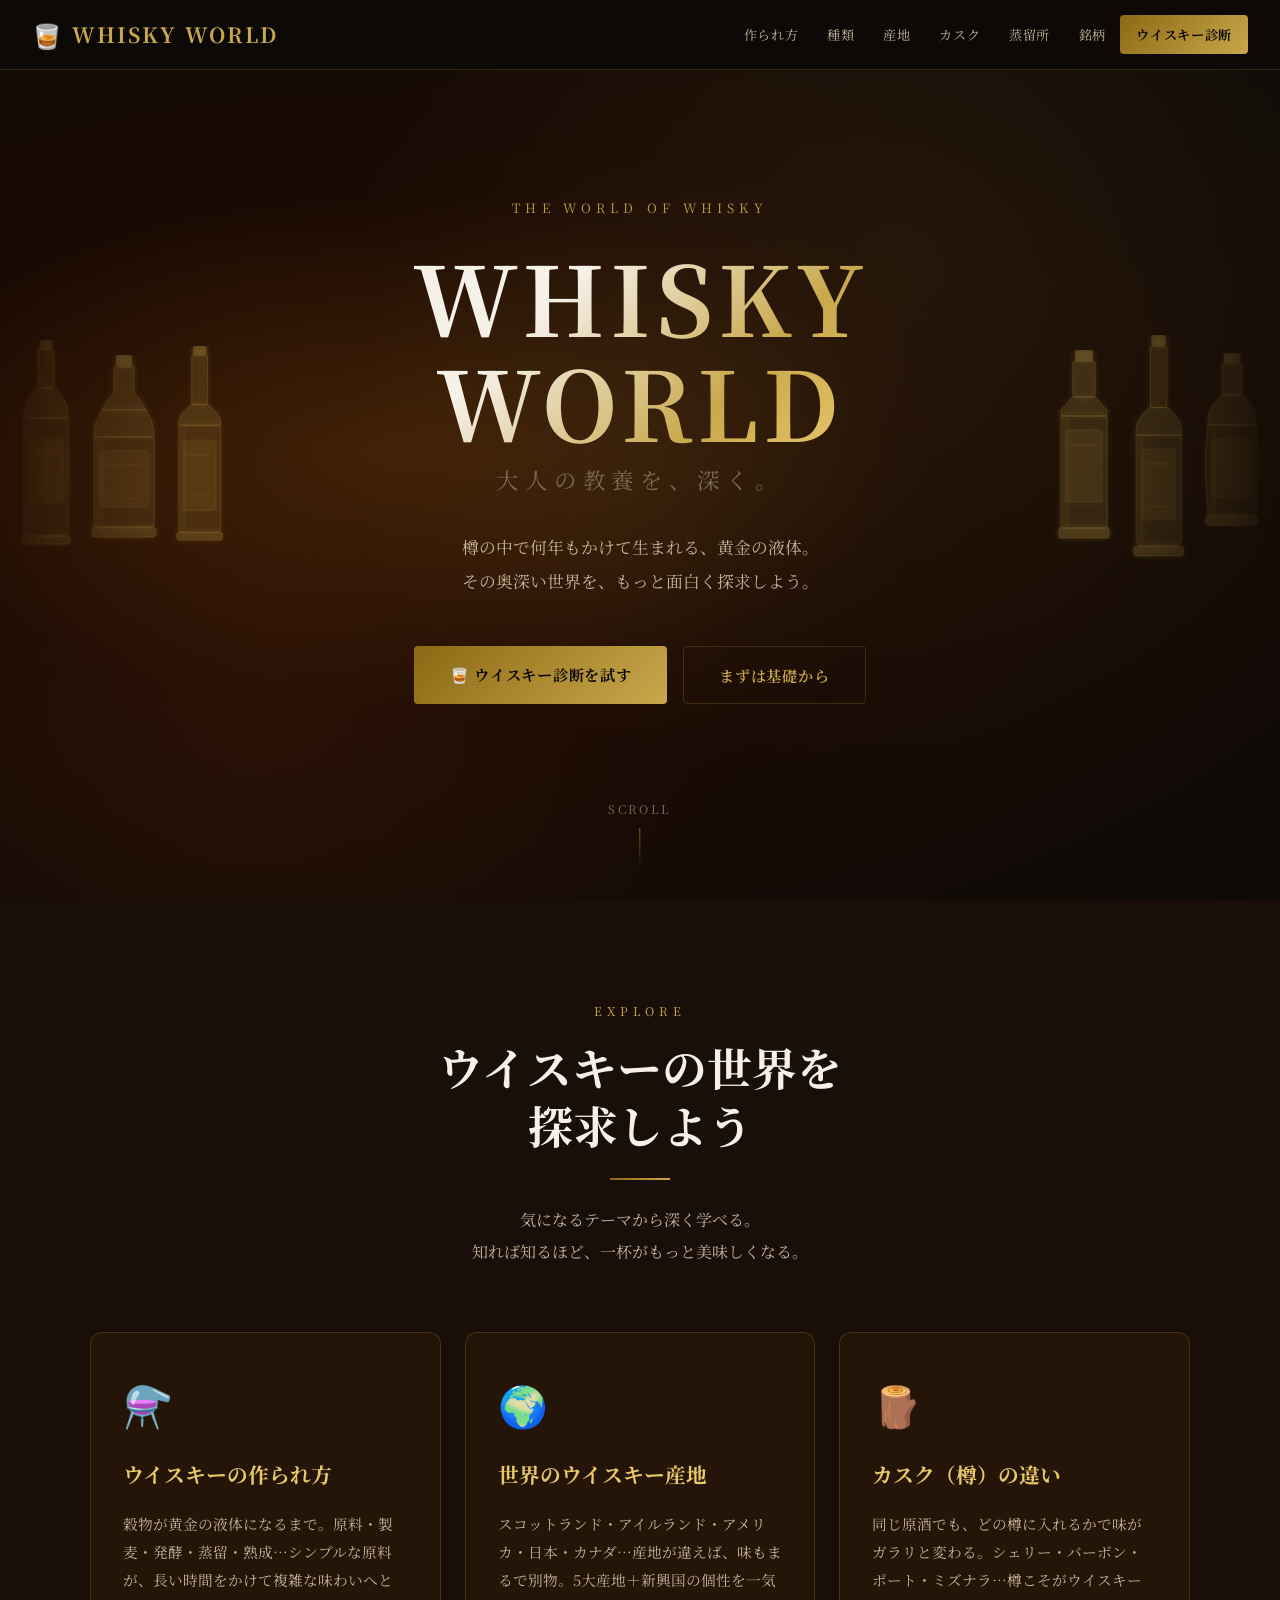
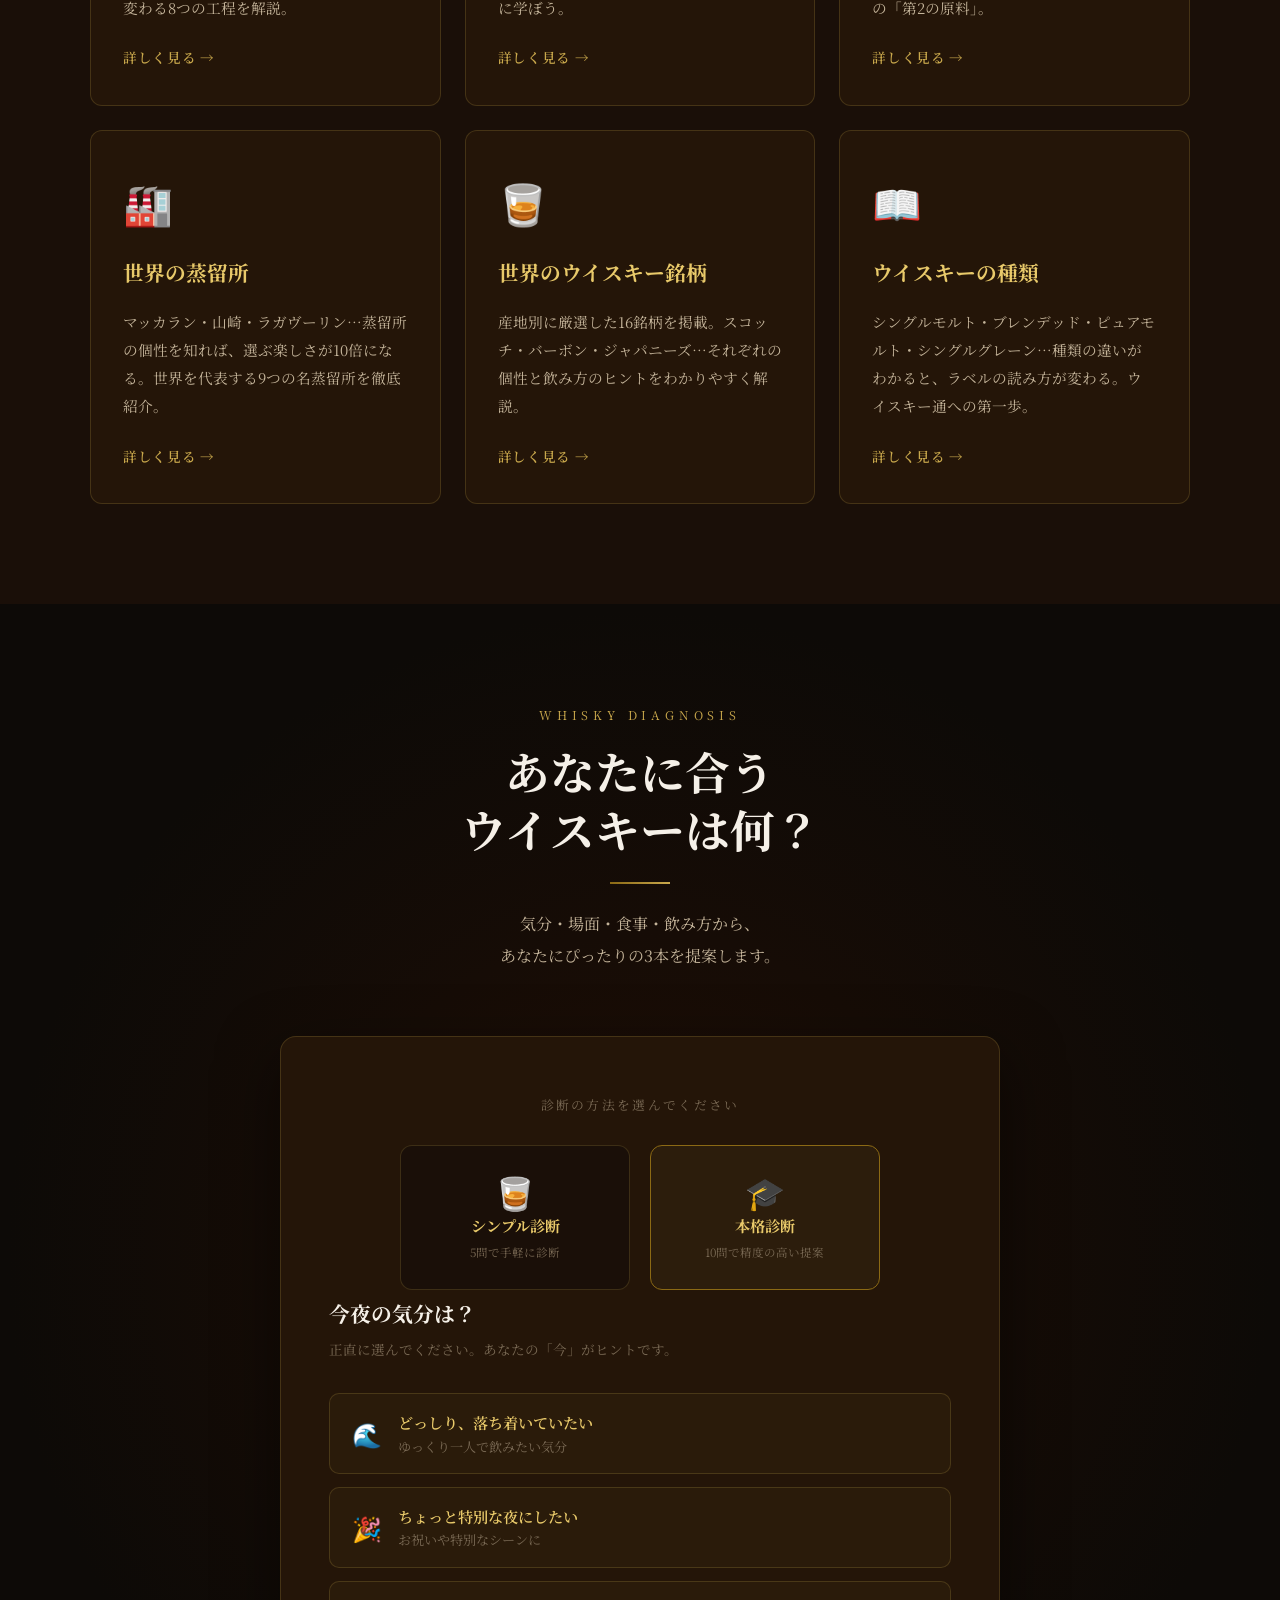
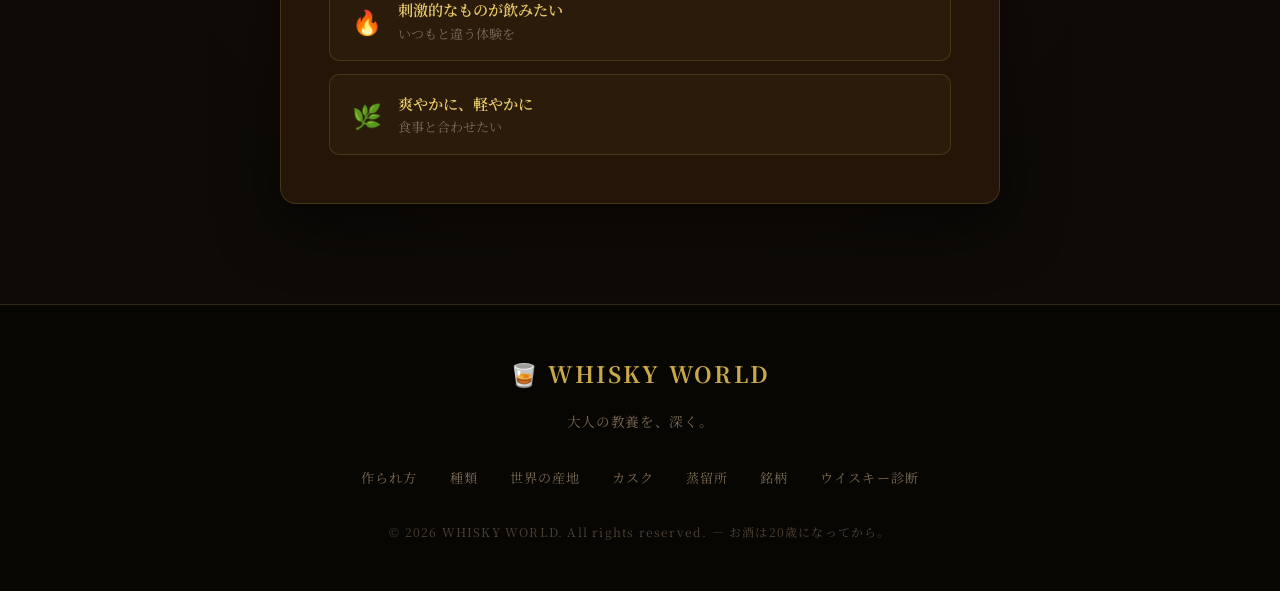
==== commit 219c73ac: "診断セクションの紹介文を更新、ローカル専用ファイルをgitignore対象に追加 Co-Authored-By: Claude Sonnet 4.6 <noreply@anthropic.com>" ====
--- a/index.html
+++ b/index.html
@@ -5,6 +5,17 @@
   <meta name="viewport" content="width=device-width, initial-scale=1.0">
   <title>WHISKY WORLD — 大人の教養を、深く。</title>
   <meta name="description" content="ウイスキーの世界をもっと面白く。作られ方・産地・カスク・蒸留所・銘柄・ウイスキー診断まで。">
+  <!-- OGP -->
+  <meta property="og:type" content="website">
+  <meta property="og:title" content="WHISKY WORLD — 大人の教養を、深く。">
+  <meta property="og:description" content="ウイスキーの世界をもっと面白く。作られ方・産地・カスク・蒸留所・銘柄・ウイスキー診断まで。">
+  <meta property="og:url" content="https://life-of-duck.github.io/whisky-world/index.html">
+  <meta property="og:site_name" content="WHISKY WORLD">
+  <meta name="twitter:card" content="summary_large_image">
+  <meta name="twitter:title" content="WHISKY WORLD — 大人の教養を、深く。">
+  <meta name="twitter:description" content="ウイスキーの世界をもっと面白く。作られ方・産地・カスク・蒸留所・銘柄・ウイスキー診断まで。">
+  <!-- Canonical -->
+  <link rel="canonical" href="https://life-of-duck.github.io/whisky-world/index.html">
   <link rel="preconnect" href="https://fonts.googleapis.com">
   <link rel="preconnect" href="https://fonts.gstatic.com" crossorigin>
   <link href="https://fonts.googleapis.com/css2?family=Noto+Serif+JP:wght@400;700&display=swap" rel="stylesheet">
@@ -312,8 +323,8 @@
         <h2 class="section-title">あなたに合う<br>ウイスキーは何？</h2>
         <div class="divider"></div>
         <p class="section-desc">
-          3つの質問に答えるだけ。<br>
-          今夜の気分にぴったりの一本を提案します。
+          気分・場面・食事・飲み方から、<br>
+          あなたにぴったりの3本を提案します。
         </p>
       </div>
 
--- a/style.css
+++ b/style.css
@@ -427,6 +427,26 @@
   box-shadow: var(--shadow);
 }
 
+.region-card-link {
+  text-decoration: none;
+  color: inherit;
+  display: block;
+  cursor: pointer;
+}
+
+.region-card-link .region-name::after {
+  content: ' →';
+  font-size: 0.85em;
+  color: var(--gold-dark);
+  transition: color 0.3s, margin-left 0.2s;
+  margin-left: 0.2rem;
+}
+
+.region-card-link:hover .region-name::after {
+  color: var(--gold);
+  margin-left: 0.5rem;
+}
+
 .region-flag {
   font-size: 2.5rem;
   margin-bottom: 1rem;
@@ -479,8 +499,11 @@
 
 .cask-grid {
   display: grid;
-  grid-template-columns: repeat(auto-fit, minmax(250px, 1fr));
+  grid-template-columns: repeat(3, 1fr);
   gap: 1.5rem;
+}
+.cask-card:nth-child(7) {
+  grid-column: 2;
 }
 
 .cask-card {
@@ -500,9 +523,9 @@
 }
 
 .cask-icon {
-  font-size: 3rem;
-  margin-bottom: 1rem;
-  display: block;
+  display: flex;
+  justify-content: center;
+  margin-bottom: 1.2rem;
 }
 
 .cask-name {
@@ -531,6 +554,37 @@
   color: var(--text-secondary);
   font-size: 0.88rem;
   line-height: 1.9;
+  margin-bottom: 1.2rem;
+}
+
+.cask-brands {
+  border-top: 1px solid var(--border);
+  padding-top: 0.9rem;
+  text-align: left;
+}
+
+.cask-brands-label {
+  font-size: 0.72rem;
+  color: var(--gold-dark);
+  letter-spacing: 0.12em;
+  text-transform: uppercase;
+  display: block;
+  margin-bottom: 0.5rem;
+}
+
+.cask-brands-list {
+  display: flex;
+  flex-wrap: wrap;
+  gap: 0.4rem;
+}
+
+.brand-chip {
+  background: rgba(201,168,76,0.08);
+  border: 1px solid rgba(201,168,76,0.25);
+  color: var(--gold-light);
+  font-size: 0.75rem;
+  padding: 0.2rem 0.65rem;
+  border-radius: 20px;
 }
 
 /* ===========================
@@ -539,6 +593,49 @@
 
 #distilleries {
   background: var(--bg-deep);
+}
+
+.distillery-filter {
+  display: flex;
+  flex-wrap: wrap;
+  gap: 0.5rem;
+  margin-bottom: 2.5rem;
+}
+
+.filter-btn {
+  background: transparent;
+  border: 1px solid var(--border);
+  color: var(--text-muted);
+  padding: 0.4rem 1.1rem;
+  border-radius: 20px;
+  font-size: 0.8rem;
+  cursor: pointer;
+  font-family: inherit;
+  transition: all 0.2s;
+  letter-spacing: 0.05em;
+}
+
+.filter-btn:hover {
+  border-color: var(--gold-dark);
+  color: var(--gold);
+}
+
+.filter-btn.active {
+  background: rgba(201,168,76,0.15);
+  border-color: var(--gold);
+  color: var(--gold-light);
+}
+
+.distillery-count {
+  font-size: 0.8rem;
+  color: var(--text-muted);
+  margin-bottom: 1.5rem;
+  letter-spacing: 0.05em;
+}
+
+.distillery-count span {
+  color: var(--gold);
+  font-weight: 700;
 }
 
 .distillery-grid {
@@ -567,8 +664,24 @@
 .distillery-header {
   display: flex;
   align-items: flex-start;
-  justify-content: space-between;
-  gap: 1rem;
+  gap: 0.8rem;
+}
+
+.distillery-badge {
+  flex-shrink: 0;
+  display: flex;
+  align-items: center;
+  padding-top: 0.1rem;
+}
+
+.distillery-header-text {
+  flex: 1;
+  min-width: 0;
+}
+
+.distillery-header-text .distillery-region-badge {
+  display: inline-block;
+  margin-top: 0.5rem;
 }
 
 .distillery-name {
@@ -599,6 +712,22 @@
   font-size: 0.88rem;
   line-height: 1.9;
   flex: 1;
+}
+
+.distillery-tags {
+  display: flex;
+  flex-wrap: wrap;
+  gap: 0.4rem;
+}
+
+.distillery-tag {
+  background: rgba(201,168,76,0.07);
+  border: 1px solid rgba(201,168,76,0.18);
+  color: var(--text-secondary);
+  font-size: 0.76rem;
+  padding: 0.18rem 0.65rem;
+  border-radius: 20px;
+  white-space: nowrap;
 }
 
 .distillery-known {
@@ -897,6 +1026,142 @@
 .result-retry {
   width: 100%;
   text-align: center;
+  display: flex;
+  flex-direction: column;
+  align-items: center;
+  gap: 0.75rem;
+}
+
+/* ===========================
+   DIAGNOSIS v2 — MODE SELECT
+   =========================== */
+
+.diag-mode-select { text-align: center; padding: 0.5rem 0; }
+
+.diag-mode-lead {
+  font-size: 0.8rem;
+  letter-spacing: 0.18em;
+  color: var(--text-muted);
+  text-transform: uppercase;
+  margin-bottom: 1.8rem;
+}
+
+.diag-mode-grid {
+  display: grid;
+  grid-template-columns: repeat(2, 1fr);
+  gap: 1.2rem;
+  max-width: 480px;
+  margin: 0 auto;
+}
+
+.diag-mode-btn {
+  background: var(--bg-dark);
+  border: 1px solid var(--border);
+  color: var(--text-primary);
+  padding: 1.8rem 1rem;
+  border-radius: 12px;
+  cursor: pointer;
+  display: flex;
+  flex-direction: column;
+  align-items: center;
+  gap: 0.5rem;
+  transition: all 0.2s;
+  font-family: inherit;
+}
+
+.diag-mode-btn:hover {
+  border-color: var(--gold);
+  background: rgba(201,168,76,0.08);
+  transform: translateY(-2px);
+}
+
+.diag-mode-btn--featured {
+  border-color: var(--gold-dark);
+  background: rgba(201,168,76,0.05);
+}
+
+.diag-mode-emoji { font-size: 2rem; line-height: 1; }
+.diag-mode-label { font-size: 0.95rem; font-weight: 700; color: var(--gold-light); }
+.diag-mode-sub   { font-size: 0.72rem; color: var(--text-muted); }
+
+/* FREE TEXT */
+
+.diag-freetext { display: flex; flex-direction: column; gap: 1rem; }
+
+.diag-textarea {
+  width: 100%;
+  background: var(--bg-deep);
+  border: 1px solid var(--border);
+  border-radius: 8px;
+  color: var(--text-primary);
+  font-family: inherit;
+  font-size: 0.9rem;
+  line-height: 1.7;
+  padding: 1rem;
+  resize: vertical;
+}
+
+.diag-textarea:focus {
+  outline: none;
+  border-color: var(--gold-dark);
+}
+
+.diag-back-btn {
+  background: none;
+  border: none;
+  color: var(--text-muted);
+  font-size: 0.8rem;
+  cursor: pointer;
+  font-family: inherit;
+  padding: 0;
+  align-self: flex-start;
+  letter-spacing: 0.05em;
+  transition: color 0.2s;
+}
+
+.diag-back-btn:hover { color: var(--gold); }
+
+/* RESULT CARDS (top 3) */
+
+.diag-result-lead {
+  text-align: center;
+  font-size: 0.72rem;
+  letter-spacing: 0.22em;
+  text-transform: uppercase;
+  color: var(--gold-dark);
+  margin-bottom: 1.5rem;
+}
+
+.diag-result-cards {
+  display: grid;
+  grid-template-columns: repeat(3, 1fr);
+  gap: 1rem;
+  margin-bottom: 2rem;
+}
+
+.diag-result-card {
+  background: var(--bg-dark);
+  border: 1px solid var(--border);
+  border-radius: 12px;
+  padding: 1.4rem;
+  display: flex;
+  flex-direction: column;
+  gap: 0.75rem;
+}
+
+.diag-result-card--top {
+  border-color: var(--gold-dark);
+  background: rgba(201,168,76,0.06);
+}
+
+.diag-rank      { font-size: 0.8rem; color: var(--gold); font-weight: 700; letter-spacing: 0.05em; }
+.diag-whisky-name { font-size: 1.05rem; font-weight: 700; color: var(--text-primary); line-height: 1.4; }
+.diag-origin    { font-size: 0.72rem; color: var(--text-muted); letter-spacing: 0.06em; }
+.diag-reason    { font-size: 0.78rem; color: var(--text-secondary); line-height: 1.8; flex: 1; }
+
+@media (max-width: 768px) {
+  .diag-mode-grid    { grid-template-columns: 1fr; }
+  .diag-result-cards { grid-template-columns: 1fr; }
 }
 
 /* ===========================
@@ -1193,3 +1458,566 @@
 @media (max-width: 1100px) {
   .hero-bottles { display: none; }
 }
+
+/* ===========================
+   REGION RECOMMENDED BRANDS
+   =========================== */
+
+.region-brands {
+  margin-top: 1.2rem;
+  padding-top: 1.2rem;
+  border-top: 1px solid var(--border);
+}
+
+.region-brands-label {
+  font-size: 0.72rem;
+  letter-spacing: 0.2em;
+  color: var(--gold);
+  text-transform: uppercase;
+  display: block;
+  margin-bottom: 0.8rem;
+}
+
+.region-brand-list {
+  display: flex;
+  flex-direction: column;
+  gap: 0.5rem;
+}
+
+.region-brand-item {
+  display: flex;
+  flex-direction: column;
+  gap: 0.15rem;
+  padding-left: 0.7rem;
+  border-left: 2px solid rgba(201,168,76,0.2);
+}
+
+.region-brand-name {
+  color: var(--text-primary);
+  font-weight: 600;
+  font-size: 0.86rem;
+}
+
+.region-brand-note {
+  color: var(--text-muted);
+  font-size: 0.78rem;
+  line-height: 1.55;
+}
+
+/* ===========================
+   SCROLL ANIMATIONS
+   =========================== */
+
+.fade-up {
+  opacity: 0;
+  transform: translateY(28px);
+  transition: opacity 0.55s ease, transform 0.55s ease;
+}
+
+.fade-up.visible {
+  opacity: 1;
+  transform: translateY(0);
+}
+
+/* ===========================
+   NAV ACTIVE STATE
+   =========================== */
+
+.nav-active {
+  color: var(--gold) !important;
+  position: relative;
+}
+
+.nav-active::after {
+  content: '';
+  position: absolute;
+  bottom: -4px;
+  left: 0.9rem;
+  right: 0.9rem;
+  height: 2px;
+  background: var(--gold);
+  border-radius: 1px;
+}
+
+/* ===========================
+   BRANDS PAGE v2 — SEARCH BOX
+   =========================== */
+
+.filter-row--search {
+  padding-bottom: 0.9rem;
+  margin-bottom: 0.9rem;
+  border-bottom: 1px solid var(--border);
+}
+
+.brands-search-wrap {
+  position: relative;
+  display: flex;
+  align-items: center;
+  flex: 1;
+  max-width: 480px;
+}
+
+.brands-search-icon {
+  position: absolute;
+  left: 0.85rem;
+  font-size: 0.82rem;
+  pointer-events: none;
+  opacity: 0.5;
+}
+
+.brands-search-input {
+  width: 100%;
+  background: rgba(255, 255, 255, 0.05);
+  border: 1px solid var(--border);
+  border-radius: 20px;
+  padding: 0.38rem 2.4rem 0.38rem 2.4rem;
+  color: var(--text-primary);
+  font-family: inherit;
+  font-size: 0.82rem;
+  transition: border-color 0.18s, background 0.18s;
+  outline: none;
+  line-height: 1.5;
+}
+
+.brands-search-input::placeholder {
+  color: var(--text-muted);
+}
+
+.brands-search-input:focus {
+  border-color: rgba(201, 168, 76, 0.45);
+  background: rgba(255, 255, 255, 0.07);
+}
+
+.brands-search-clear {
+  position: absolute;
+  right: 0.6rem;
+  background: none;
+  border: none;
+  color: var(--text-muted);
+  font-size: 0.65rem;
+  cursor: pointer;
+  width: 1.4rem;
+  height: 1.4rem;
+  display: flex;
+  align-items: center;
+  justify-content: center;
+  border-radius: 50%;
+  transition: background 0.15s, color 0.15s;
+}
+
+.brands-search-clear:hover {
+  background: rgba(255,255,255,0.08);
+  color: var(--text-primary);
+}
+
+/* ===========================
+   BRANDS PAGE v2 — FILTER PANEL
+   =========================== */
+
+.brands-filter-panel {
+  background: var(--bg-dark);
+  border: 1px solid var(--border);
+  border-radius: 16px;
+  padding: 1.6rem 1.8rem;
+  margin-bottom: 2.4rem;
+}
+
+.filter-row {
+  display: flex;
+  align-items: flex-start;
+  gap: 1rem;
+  margin-bottom: 0.9rem;
+}
+
+.filter-label {
+  font-size: 0.7rem;
+  letter-spacing: 0.12em;
+  color: var(--gold-dark);
+  text-transform: uppercase;
+  white-space: nowrap;
+  padding-top: 0.38rem;
+  min-width: 5.2rem;
+  font-weight: 700;
+}
+
+.filter-pills {
+  display: flex;
+  flex-wrap: wrap;
+  gap: 0.4rem;
+}
+
+.filter-pill {
+  background: transparent;
+  border: 1px solid var(--border);
+  color: var(--text-muted);
+  padding: 0.28rem 0.85rem;
+  border-radius: 20px;
+  font-size: 0.75rem;
+  cursor: pointer;
+  font-family: inherit;
+  transition: all 0.18s;
+  line-height: 1.5;
+}
+
+.filter-pill:hover {
+  border-color: rgba(201, 168, 76, 0.4);
+  color: var(--text-secondary);
+}
+
+.filter-pill.active {
+  background: rgba(201, 168, 76, 0.14);
+  border-color: var(--gold);
+  color: var(--gold-light);
+}
+
+.filter-actions {
+  display: flex;
+  align-items: center;
+  justify-content: space-between;
+  margin-top: 1.2rem;
+  padding-top: 1.2rem;
+  border-top: 1px solid var(--border);
+}
+
+.brands-count {
+  font-size: 0.82rem;
+  color: var(--text-muted);
+}
+
+.brands-count strong {
+  color: var(--gold);
+  font-size: 1rem;
+}
+
+.filter-reset-btn {
+  background: none;
+  border: 1px solid var(--border);
+  color: var(--text-muted);
+  font-size: 0.75rem;
+  padding: 0.3rem 1rem;
+  border-radius: 20px;
+  cursor: pointer;
+  font-family: inherit;
+  transition: all 0.18s;
+}
+
+.filter-reset-btn:hover {
+  border-color: var(--gold);
+  color: var(--gold);
+}
+
+/* ===========================
+   BRANDS PAGE v2 — CARD GRID
+   =========================== */
+
+.brands-grid-v2 {
+  display: grid;
+  grid-template-columns: repeat(4, 1fr);
+  gap: 1rem;
+}
+
+.brand-card-v2 {
+  background: var(--bg-card);
+  border: 1px solid var(--border);
+  border-radius: 12px;
+  padding: 1.1rem 1.2rem;
+  transition: border-color 0.2s, transform 0.2s;
+}
+
+.brand-card-v2:hover {
+  border-color: rgba(201, 168, 76, 0.35);
+  transform: translateY(-2px);
+}
+
+.bcv2-badges {
+  display: flex;
+  flex-wrap: wrap;
+  gap: 0.3rem;
+  margin-bottom: 0.55rem;
+}
+
+.bcv2-badge {
+  font-size: 0.64rem;
+  padding: 0.15rem 0.5rem;
+  border-radius: 10px;
+  border: 1px solid var(--border);
+  color: var(--text-muted);
+  background: transparent;
+  white-space: nowrap;
+}
+
+.bcv2-region {
+  background: rgba(201, 168, 76, 0.1);
+  border-color: rgba(201, 168, 76, 0.25);
+  color: var(--gold);
+}
+
+.bcv2-type { background: rgba(255, 255, 255, 0.04); }
+
+.bcv2-name {
+  font-size: 0.88rem;
+  font-weight: 700;
+  color: var(--text-primary);
+  line-height: 1.45;
+  margin-bottom: 0.5rem;
+}
+
+.bcv2-copy {
+  font-size: 0.72rem;
+  color: var(--text-secondary);
+  line-height: 1.7;
+  margin-bottom: 0.65rem;
+  font-style: italic;
+}
+
+.bcv2-meta {
+  display: flex;
+  flex-wrap: wrap;
+  gap: 0.3rem;
+}
+
+.bcv2-flavor,
+.bcv2-price,
+.bcv2-cask { background: rgba(255, 255, 255, 0.04); }
+
+.lv-bg {
+  background: rgba(80, 200, 120, 0.1);
+  border-color: rgba(80, 200, 120, 0.3);
+  color: #6ec88a;
+}
+
+.lv-ca {
+  background: rgba(201, 168, 76, 0.1);
+  border-color: rgba(201, 168, 76, 0.3);
+  color: var(--gold);
+}
+
+.lv-ex {
+  background: rgba(220, 100, 100, 0.1);
+  border-color: rgba(220, 100, 100, 0.3);
+  color: #e88080;
+}
+
+.brands-empty {
+  grid-column: 1 / -1;
+  text-align: center;
+  color: var(--text-muted);
+  padding: 3rem 1rem;
+  font-size: 0.9rem;
+}
+
+@media (max-width: 1100px) {
+  .brands-grid-v2 { grid-template-columns: repeat(3, 1fr); }
+}
+
+@media (max-width: 768px) {
+  .brands-filter-panel { padding: 1.2rem; }
+  .filter-row { flex-direction: column; gap: 0.5rem; }
+  .filter-label { min-width: unset; padding-top: 0; }
+  .brands-grid-v2 { grid-template-columns: repeat(2, 1fr); gap: 0.75rem; }
+  .filter-actions { flex-direction: column; gap: 0.75rem; align-items: flex-start; }
+}
+
+@media (max-width: 480px) {
+  .brands-grid-v2 { grid-template-columns: 1fr; }
+}
+
+/* ===========================
+   DIAGNOSIS — BRAND LINK BUTTON
+   =========================== */
+
+.diag-brand-link {
+  display: inline-block;
+  margin-top: 0.8rem;
+  font-size: 0.72rem;
+  color: var(--gold-dark);
+  text-decoration: none;
+  letter-spacing: 0.05em;
+  border-bottom: 1px solid rgba(201, 168, 76, 0.3);
+  padding-bottom: 1px;
+  transition: color 0.15s, border-color 0.15s;
+}
+
+.diag-brand-link:hover {
+  color: var(--gold);
+  border-color: var(--gold);
+}
+
+/* ===========================
+   BRANDS — CLICKABLE CARD HINT
+   =========================== */
+
+.brand-card-v2--clickable {
+  cursor: pointer;
+}
+
+.bcv2-detail-hint {
+  margin-top: 0.7rem;
+  font-size: 0.7rem;
+  color: var(--gold-dark);
+  letter-spacing: 0.05em;
+  opacity: 0.8;
+  transition: opacity 0.15s;
+}
+
+.brand-card-v2--clickable:hover .bcv2-detail-hint {
+  opacity: 1;
+  color: var(--gold);
+}
+
+/* ===========================
+   BRAND DETAIL MODAL
+   =========================== */
+
+.brand-modal-overlay {
+  position: fixed;
+  inset: 0;
+  background: rgba(0, 0, 0, 0.75);
+  z-index: 1000;
+  display: flex;
+  align-items: center;
+  justify-content: center;
+  padding: 1.5rem;
+  opacity: 0;
+  pointer-events: none;
+  transition: opacity 0.25s;
+  backdrop-filter: blur(4px);
+}
+
+.brand-modal-overlay.open {
+  opacity: 1;
+  pointer-events: auto;
+}
+
+.brand-modal {
+  background: var(--bg-dark);
+  border: 1px solid rgba(201, 168, 76, 0.25);
+  border-radius: 20px;
+  max-width: 680px;
+  width: 100%;
+  max-height: 88vh;
+  overflow-y: auto;
+  position: relative;
+  transform: translateY(20px);
+  transition: transform 0.25s;
+  scrollbar-width: thin;
+  scrollbar-color: var(--border) transparent;
+}
+
+.brand-modal-overlay.open .brand-modal {
+  transform: translateY(0);
+}
+
+.brand-modal-close {
+  position: sticky;
+  top: 1rem;
+  float: right;
+  margin: 1rem 1rem 0 0;
+  background: rgba(255,255,255,0.07);
+  border: 1px solid var(--border);
+  color: var(--text-muted);
+  width: 2rem;
+  height: 2rem;
+  border-radius: 50%;
+  font-size: 0.75rem;
+  cursor: pointer;
+  display: flex;
+  align-items: center;
+  justify-content: center;
+  transition: background 0.15s, color 0.15s;
+  z-index: 10;
+}
+
+.brand-modal-close:hover {
+  background: rgba(255,255,255,0.14);
+  color: var(--text-primary);
+}
+
+.brand-modal-body {
+  padding: 0 2rem 2rem;
+}
+
+/* Modal Header */
+.bmd-header {
+  padding-top: 0.5rem;
+  padding-bottom: 1.4rem;
+  border-bottom: 1px solid var(--border);
+  margin-bottom: 1.6rem;
+}
+
+.bmd-badges {
+  display: flex;
+  flex-wrap: wrap;
+  gap: 0.35rem;
+  margin-bottom: 0.8rem;
+}
+
+.bmd-name {
+  font-size: 1.5rem;
+  font-weight: 700;
+  color: var(--text-primary);
+  line-height: 1.3;
+  margin-bottom: 0.5rem;
+}
+
+.bmd-copy {
+  font-size: 0.82rem;
+  color: var(--gold-dark);
+  font-style: italic;
+  line-height: 1.7;
+}
+
+/* Modal Sections */
+.bmd-sections {
+  display: flex;
+  flex-direction: column;
+  gap: 1.4rem;
+}
+
+.bmd-section {
+  background: rgba(255,255,255,0.02);
+  border: 1px solid var(--border);
+  border-radius: 12px;
+  padding: 1.1rem 1.3rem;
+}
+
+.bmd-section-title {
+  font-size: 0.8rem;
+  font-weight: 700;
+  color: var(--gold);
+  letter-spacing: 0.08em;
+  margin-bottom: 0.8rem;
+  text-transform: uppercase;
+}
+
+.bmd-list {
+  list-style: none;
+  padding: 0;
+  margin: 0;
+  display: flex;
+  flex-direction: column;
+  gap: 0.55rem;
+}
+
+.bmd-list li {
+  font-size: 0.82rem;
+  color: var(--text-secondary);
+  line-height: 1.75;
+  padding-left: 1.1rem;
+  position: relative;
+}
+
+.bmd-list li::before {
+  content: '▸';
+  position: absolute;
+  left: 0;
+  color: var(--gold-dark);
+  font-size: 0.7rem;
+  top: 0.12rem;
+}
+
+@media (max-width: 768px) {
+  .brand-modal-overlay { padding: 1rem; }
+  .brand-modal-body { padding: 0 1.2rem 1.5rem; }
+  .bmd-name { font-size: 1.2rem; }
+}
